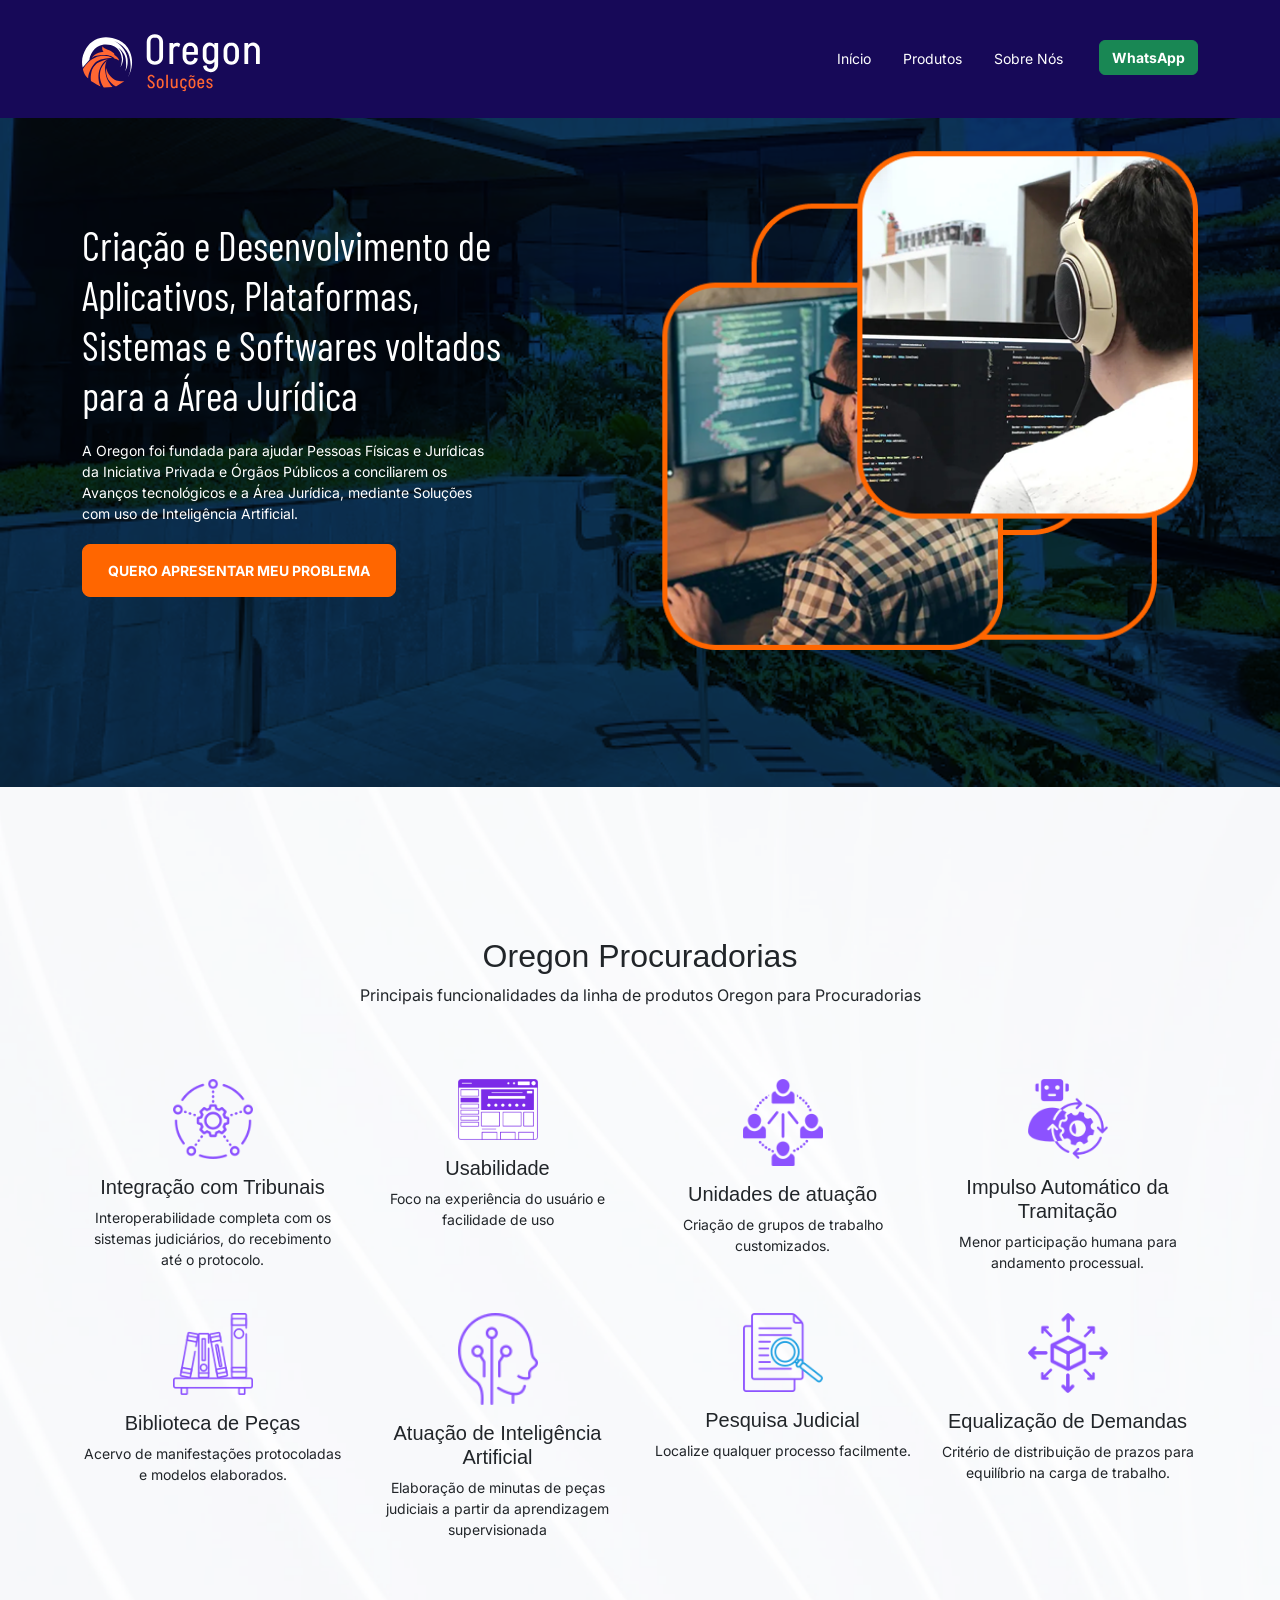
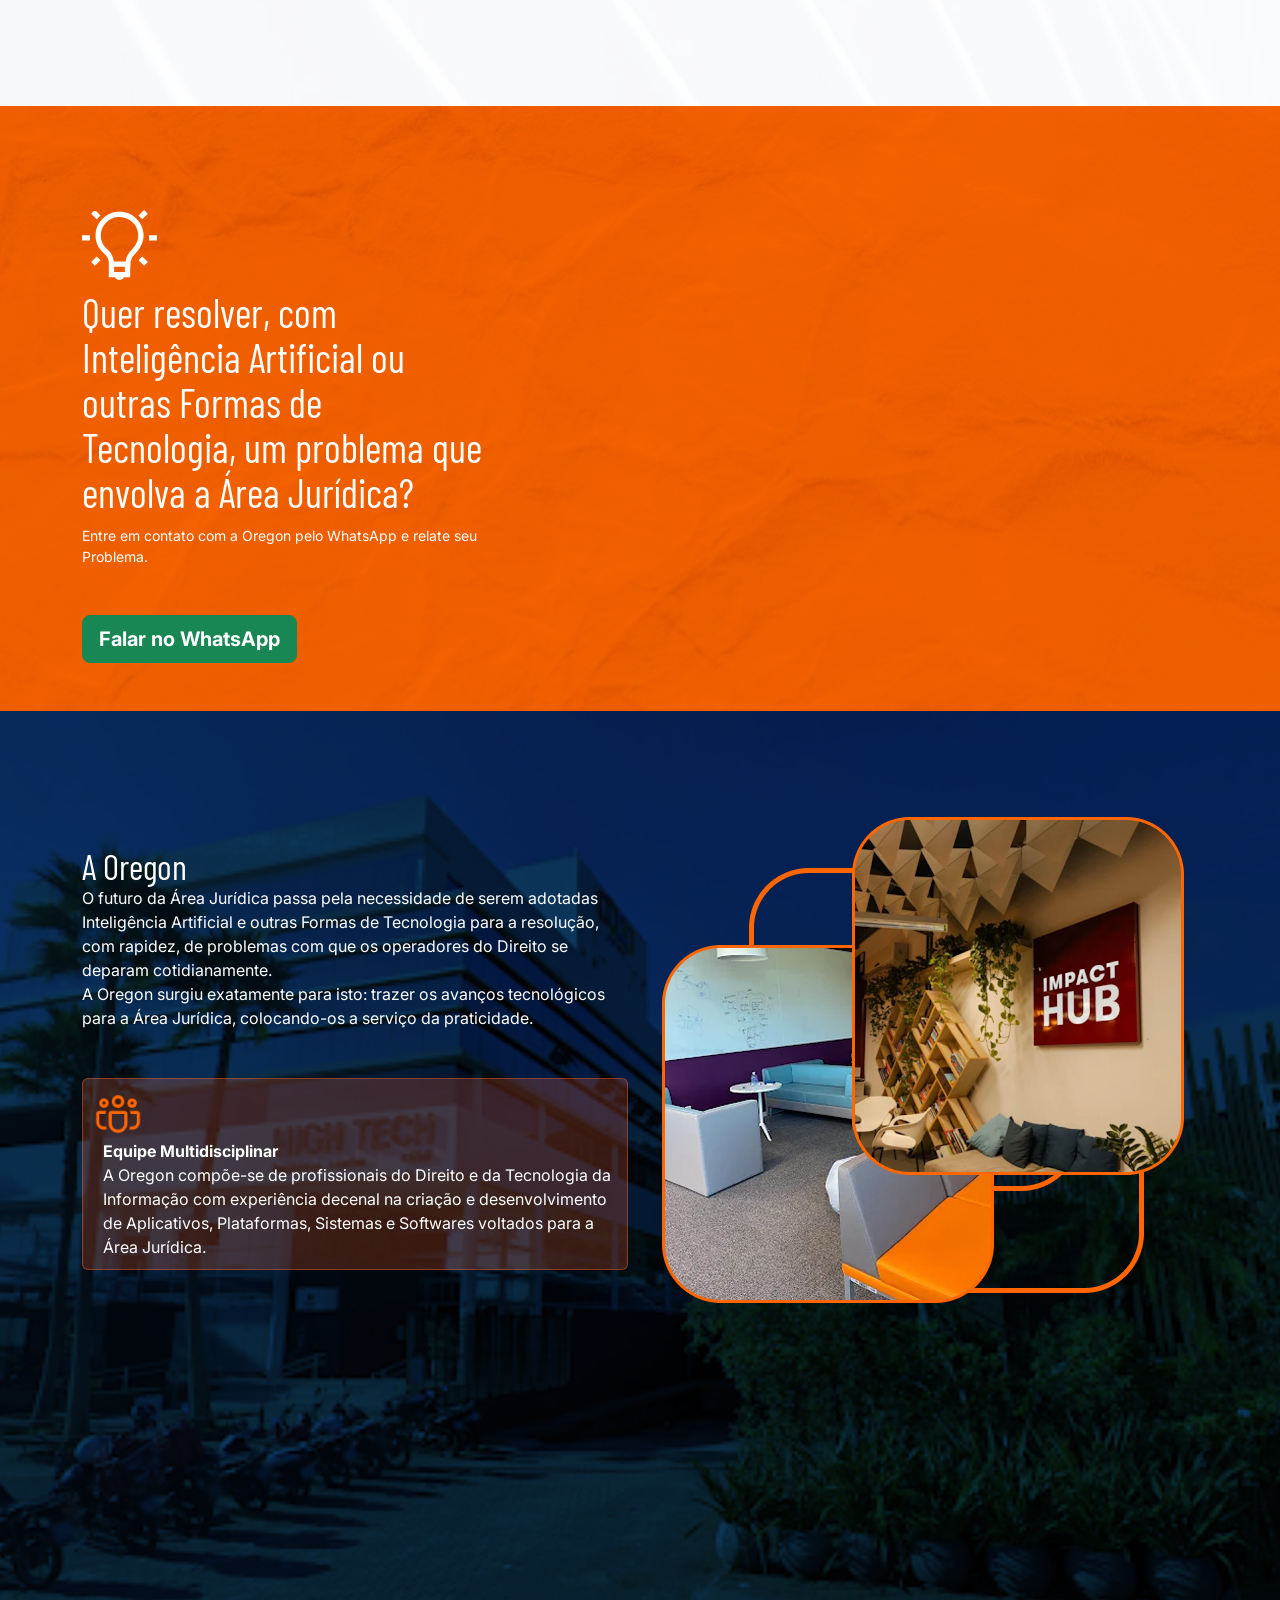
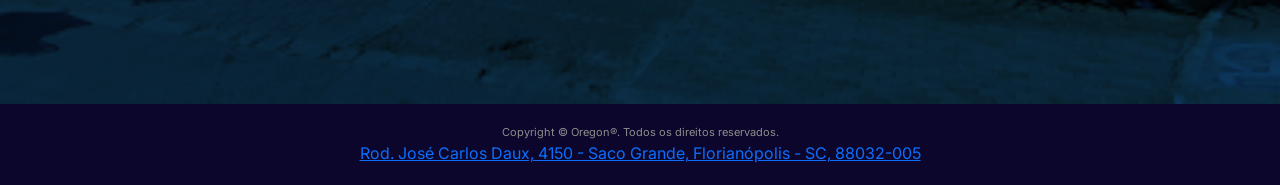
==== index.html @ 5f35efbf "Migração do projeto" ====
<!doctype html>
<html lang="en">

<head>
  <meta charset="utf-8">
  <meta name="viewport" content="width=device-width, initial-scale=1">

  <!-- Seo e midias sociais -->
  <meta name="description" content=" ">
  <meta name="author" content=" ">
  <meta name="robots" content="noindex, nofollow">

  <meta property="og:locale" content="pt_BR" />
  <meta property="og:type" content="website" />
  <meta property="og:title" content=" " />
  <meta property="og:description" content=" " />
  <meta property="og:image" content=" ">
  <meta property="og:image:type" content="image/jpg">
  <meta property="og:image:width" content="800">
  <meta property="og:image:height" content="600">
  <meta property="og:url" content=" " />
  <meta property="og:site_name" content=" " />

  <meta name="twitter:card" content="summary" />
  <meta name="twitter:description" content=" " />
  <meta name="twitter:title" content=" " />

  <link rel="canonical" href=" " />
  <link rel="shortcut icon" href="img/favicon.png" />

  <title>Oregon</title>

  <link href="https://cdn.jsdelivr.net/npm/bootstrap@5.2.2/dist/css/bootstrap.min.css" rel="stylesheet"
        integrity="sha384-Zenh87qX5JnK2Jl0vWa8Ck2rdkQ2Bzep5IDxbcnCeuOxjzrPF/et3URy9Bv1WTRi" crossorigin="anonymous" />
  <link rel="preconnect" href="https://fonts.gstatic.com" crossorigin>
  <link href="https://fonts.googleapis.com/css2?family=Open+Sans:wght@400;700&display=swap" rel="stylesheet">
  <link href="https://fonts.googleapis.com/css2?family=Barlow+Condensed:wght@700&display=swap" rel="stylesheet">
  <link href="https://fonts.googleapis.com/css2?family=Inter:wght@400;600;700&display=swap" rel="stylesheet">
  <link href="https://unpkg.com/aos@2.3.1/dist/aos.css" rel="stylesheet">
  <link href="css/style.css" rel="stylesheet" />
</head>

<body>
<header>
  <nav class="navbar navbar-expand-lg fixed-top">
    <div class="container">
      <a class="navbar-brand" href="#inicio">
        <img src="img/logo.svg" alt="Oregon">
      </a>
      <button class="navbar-toggler" type="button" data-bs-toggle="collapse" data-bs-target="#navbarSupportedContent"
              aria-controls="navbarSupportedContent" aria-expanded="false" aria-label="Toggle navigation">
        <img src="img/icon-menu.svg" alt="Menu" width="25">
      </button>
      <div class="collapse navbar-collapse" id="navbarSupportedContent">
        <ul class="nav justify-content-end">
          <li class="nav-item">
            <a class="nav-link" href="#inicio">Início</a>
          </li>
          <li class="nav-item">
            <a class="nav-link" href="#produtos">Produtos</a>
          </li>
          <li class="nav-item">
            <a class="nav-link" href="#sobrenos">Sobre Nós</a>
          </li>
          <li class="nav-item">
            <a class="btn btn-success" href="https://wa.me/5548991743432" target="_blank">WhatsApp</a>
          </li>
        </ul>
      </div>
    </div>
  </nav>
</header>

<div class="bg-home" id="inicio">
  <div class="container">
    <div class="row" data-aos="fade-zoom-in" data-aos-easing="ease-in-back" data-aos-delay="0" data-aos-offset="0"
         data-aos-duration="900">
      <div class="col-sm-12 col-md-6">
        <div class="cta-home">
            <span class="title">Criação e Desenvolvimento de Aplicativos, Plataformas, Sistemas e Softwares voltados
              para a Área Jurídica</span>
          <span class="text">A Oregon foi fundada para ajudar Pessoas Físicas e Jurídicas da Iniciativa
              Privada e Órgãos Públicos a conciliarem os Avanços tecnológicos e a Área Jurídica, mediante Soluções com
              uso de Inteligência Artificial.</span>
          <a href="https://wa.me/5548991743432" target="_blank" class="btn btn-danger btn-lg">QUERO APRESENTAR MEU PROBLEMA</a>
        </div>
      </div>
      <div class="col-sm-12 col-md-6">
        <img src="img/doing.png" alt="Oregon" class="cta-home-img">
      </div>
      </div>
    </div>
  </div>
</div>

<div class="produtos" id="produtos">
  <div class="container" data-aos="fade-zoom-in" data-aos-easing="ease-in-back" data-aos-delay="0" data-aos-offset="0" data-aos-duration="900">
    <div class="row">
      <div class="col-sm-12 text-center">
        <h2>Oregon Procuradorias</h2>
        <p>Principais funcionalidades da linha de produtos Oregon para Procuradorias</p>
        <div class="row g-4 mt-5">

          <div class="col-sm-6 col-md-3 text-center">
            <img src="img/img1.png" alt="Integração com Tribunais" class="img-fluid mb-3" width="80">
            <h5>Integração com Tribunais</h5>
            <p class="small">Interoperabilidade completa com os sistemas judiciários, do recebimento até o protocolo.</p>
          </div>

          <div class="col-sm-6 col-md-3 text-center">
            <img src="img/img4.png" alt="Usabilidade" class="img-fluid mb-3" width="80">
            <h5>Usabilidade</h5>
            <p class="small">Foco na experiência do usuário e
              facilidade de uso</p>
          </div>

          <div class="col-sm-6 col-md-3 text-center">
            <img src="img/img5.png" alt="Unidades de atuação" class="img-fluid mb-3" width="80">
            <h5>Unidades de atuação</h5>
            <p class="small">Criação de grupos de trabalho
              customizados.</p>
          </div>

          <div class="col-sm-6 col-md-3 text-center">
            <img src="img/img2.png" alt="Impulso Automático da Tramitação" class="img-fluid mb-3" width="80">
            <h5>Impulso Automático da Tramitação</h5>
            <p class="small">Menor participação humana para andamento processual.</p>
          </div>

          <div class="col-sm-6 col-md-3 text-center">
            <img src="img/img3.png" alt="Biblioteca de Peças" class="img-fluid mb-3" width="80">
            <h5>Biblioteca de Peças</h5>
            <p class="small">Acervo de manifestações protocoladas e modelos elaborados.</p>
          </div>

          <div class="col-sm-6 col-md-3 text-center">
            <img src="img/img9.png" alt="Segurança de Dados" class="img-fluid mb-3" width="80">
            <h5>Atuação de Inteligência Artificial</h5>
            <p class="small">Elaboração de minutas de peças judiciais
              a partir da aprendizagem supervisionada</p>
          </div>

          <div class="col-sm-6 col-md-3 text-center">
            <img src="img/img7.png" alt="Suporte Técnico" class="img-fluid mb-3" width="80">
            <h5>Pesquisa Judicial</h5>
            <p class="small">Localize qualquer processo facilmente.</p>
          </div>

          <div class="col-sm-6 col-md-3 text-center">
            <img src="img/img8.png" alt="Dashboard Inteligente" class="img-fluid mb-3" width="80">
            <h5>Equalização de Demandas</h5>
            <p class="small">Critério de distribuição de prazos para equilíbrio na carga de trabalho.</p>
          </div>

        </div>
      </div>
    </div>
  </div>
</div>

<div class="bg-laranja" id="formIdeia">
  <div class="container">
    <div class="row">
      <div class="col-sm-12">
        <div class="form-text" data-aos="fade-zoom-in" data-aos-easing="ease-in-back" data-aos-delay="0"
             data-aos-offset="0" data-aos-duration="900">
          <img src="img/ico-ideia.svg" alt="Ideia" width="75">
          <div class="title">Quer resolver, com Inteligência Artificial ou outras Formas de Tecnologia, um problema
            que envolva a Área Jurídica?</div>
          <div class="text">Entre em contato com a Oregon pelo WhatsApp e relate seu Problema.</div>
          <a href="https://wa.me/5548991743432" target="_blank" class="btn btn-success btn-lg mb-5 mt-5">Falar no WhatsApp</a>
        </div>
      </div>
    </div>
  </div>
</div>

<div class="sobre" id="sobrenos">
  <div class="container">
    <div class="row align-items-center">

      <!-- Texto à esquerda -->
      <div class="col-sm-12 col-md-6" data-aos="fade-zoom-in" data-aos-duration="900">
        <div class="title">A Oregon</div>
        <div class="text">O futuro da Área Jurídica passa pela necessidade de serem adotadas Inteligência Artificial e
          outras Formas de Tecnologia para a resolução, com rapidez, de problemas com que os operadores do Direito se
          deparam cotidianamente.</div>
        <div class="text mb-5">A Oregon surgiu exatamente para isto: trazer os avanços tecnológicos para a Área
          Jurídica, colocando-os a serviço da praticidade.</div>
        <div class="box-team" data-aos="fade-zoom-in" data-aos-duration="1500">
          <img src="img/ico-sobre.png" alt="Team">
          <span>
              <b>Equipe Multidisciplinar</b><br>
              A Oregon compõe-se de profissionais do Direito e da Tecnologia da Informação com experiência decenal na
              criação e desenvolvimento de Aplicativos, Plataformas, Sistemas e Softwares voltados para a Área Jurídica.
            </span>
        </div>
      </div>

      <!-- Imagem à direita -->
      <div class="col-sm-12 col-md-6" data-aos="fade-zoom-in" data-aos-duration="900">
        <img src="img/sobre-mim.png" alt="Sobre a Oregon" class="img-fluid">
      </div>

    </div>
  </div>
</div>

<div class="box-copy-contact">
  <div class="copy">Copyright © Oregon®. Todos os direitos reservados.</div>

    <div class="col-12 text-center">
      <p class="mb-0">
        <a href="https://www.google.com/maps?q=Rod.+Jos%C3%A9+Carlos+Daux,+4150+-+Saco+Grande,+Florian%C3%B3polis+-+SC,+88032-005"
             target="_blank">
        Rod. José Carlos Daux, 4150 - Saco Grande, Florianópolis - SC, 88032-005
      </a>
      </p>
    </div>

</div>

<script src="https://cdn.jsdelivr.net/npm/bootstrap@5.2.2/dist/js/bootstrap.bundle.min.js"
        integrity="sha384-OERcA2EqjJCMA+/3y+gxIOqMEjwtxJY7qPCqsdltbNJuaOe923+mo//f6V8Qbsw3"
        crossorigin="anonymous"></script>
<script src="https://unpkg.com/aos@2.3.1/dist/aos.js"></script>
<script>
  AOS.init();
  $('.nav-link').on('click', function () {
    $('#navbarSupportedContent').collapse('hide');
  });
</script>
</body>
</html>
---- css/style.css ----
/*Geral*/
body {
    font-family: 'Inter', sans-serif;
}

h1, h2, h4, h5, h6 {
    font-family: 'Poppins', sans-serif;
}

.btn {
    font-weight: 700;
}

.btn-danger {
    background-color: #FF6600;
    border-color: #FF6600;
}

.btn-danger:hover {
    background-color: #ff822f;
    border-color: #ff822f;
}

.btn-danger:active {
    background-color: #c54326 !important;
    border-color: #c54326 !important;
}

.h-mobile {
    display: none !important;
}

.h-desktop {
    display: block !important;
}

@media (min-width:768px) {
    .h-mobile {
        display: block !important;
    }

    .h-desktop {
        display: none !important;
    }
}

.d-block {
    display: block !important;
}

.mt-80 {
    margin-top: 80px;
}

/*Header*/
.navbar {
    background-color: #170958;
}

.navbar-brand {
    padding: 15px 0;
}

.navbar-brand img {
    display: block;
    width: 140px;
}

@media(min-width:768px) {
    .navbar-brand img {
        width: 180px;
    }
}

.nav,
.nav-item {
    width: 100%;
    text-align: center;
    margin: 10px 0;
}

.nav-item a {
    color: #fff;
    font-size: 14px;
}

.nav-item a:hover {
    transition: all linear 0.25s;
    color: #ff6600;
}

@media(min-width:768px) {
    .nav-item {
        width: auto;
    }

    .nav-item .btn {
        margin-left: 20px;
    }
}

.navbar-toggler,
.navbar-toggler:focus,
.navbar-toggler:active {
    border: 0;
    box-shadow: 0 0 0;
}

/*CTA Home*/
.bg-home {
    background: url("../img/bg-desktop.webp") #0d3b66 center bottom no-repeat;
    background-size: cover;
    background-blend-mode: multiply;
    margin-top: 74px;
}

@media (min-width: 768px) {
    .bg-home {
        background: url("../img/bg-desktop.webp") #0d3b66 center bottom no-repeat;
        background-size: cover;
        background-blend-mode: multiply;
        margin-top: 80px;
    }
}

.cta-home {
    width: 300px;
    margin: 0 auto;
    color: #fff;
    padding: 30px 0;
}

.cta-home .title {
    display: block;
    font-size: 40px;
    line-height: 50px;
    font-family: 'Barlow Condensed', sans-serif;
}

.cta-home .text {
    display: block;
    font-size: 14px;
    margin: 20px 0;
}

.cta-home .btn-lg {
    padding: 15px 25px;
    font-size: 14px;
}

@media(min-width:420px) {
    .cta-home {
        padding: 30px 0 70px;
    }
}

@media(min-width:768px) {
    .cta-home {
        padding: 140px 0 190px;
        width: 420px;
        text-align: left;
        margin: 0;
    }

    .cta-home .title {
        font-size: 40px;
    }
}

.cta-home-img {
    display: block;
    width: 100%;
}

@media(min-width:768px) {
    .cta-home-img {
        margin-top: 65px;
    }
}

.produtos {
    background: url("../img/bg-produtos-mobile.png") center center no-repeat;
    background-size: cover;
    padding: 80px 0;
}

@media (min-width:768px) {
    .produtos {
        background: url("../img/bg-produtos.png") center center no-repeat;
        background-size: cover;
        padding: 150px 0;
    }
}

.box-text {
    margin-bottom: 30px;
}

.box-text .title {
    font-family: 'Barlow Condensed', sans-serif;
    font-size: 38px;
    line-height: 42px;
    color: #140943;
    margin-bottom: 15px;
}

.box-text .text {
    font-size: 16px;
    color: #444444;
}

.img-produto {
    display: block;
    width: 100%;
    margin: 5px 0;
}

.bg-laranja {
    background: url("../img/bg-ideia-mobile.png") #FF6600 center center;
    background-size: cover;
    padding: 80px 0;
}

@media (min-width:768px) {
    .bg-laranja {
        background: url("../img/bg-ideia-desktop.png") #FF6600 center center;
        padding: 0;
    }
}

.bg-azul {
    background: url("../img/bg-ideia-mobile-azul.png") #140943 center center;
    background-size: cover;
    padding: 80px 0;
}

@media (min-width:768px) {
    .bg-azul {
        background: url("../img/bg-ideia-desktop-azul.png") #140943 center center;
        padding: 0;
    }
}

.form-text {
    color: #fff;
}

.form-text .title {
    font-family: "Barlow Condensed", sans-serif;
    font-size: 40px;
    line-height: 45px;
    margin: 10px 0;
}

@media (min-width:768px) {
    .form-text {
        max-width: 400px;
        padding-top: 100px;
    }
}

.box-form {
    padding: 40px 30px;
}

.bg-laranja .box-form {
    background-color: #140943;
    color: #fff;
}

.bg-azul .box-form {
    background-color: #ff6600;
    color: #140943;
}

.bg-azul .box-form .btn {
    background-color: #140943;
}

.bg-azul .box-form .btn:hover {
    background-color: #21106d;
}

.title-form {
    font-weight: 900;
    font-size: 19px;
    margin-bottom: 15px;
}

.box-form {
    margin-top: 20px;
}

.box-form label {
    font-weight: 600;
}

.box-form .btn {
    font-size: 14px;
    padding: 15px !important;
    width: 100%;
}

@media (min-width:768px) {
    .box-form {
        padding: 100px 60px;
        margin-top: 0;
    }
}

.sobre {
    background: url("../img/bg-sobre-mobile.png") #0d3b66 center center no-repeat;
    background-size: cover;
    padding: 50px 0 550px;
    background-blend-mode: multiply;
    color: #fff;
}

.sobre .title {
    font-family: "Barlow Condensed", sans-serif;
    font-size: 35px;
    line-height: 40px;
}

.box-team {
    background-color: #ff663338;
    border: 1px solid #ff66336b;
    padding: 10px;
    border-radius: 6px;
    margin-top: 15px;
    overflow: hidden;
}

.box-team img {
    display: block;
    float: left;
    width: 50px;
}

.box-team span {
    display: block;
    float: left;
}

@media (min-width:768px) {
    .sobre {
        background: url("../img/bg-sobre-desktop.png") #0d3b66 center center no-repeat;
        background-size: cover;
        background-blend-mode: multiply;
        padding: 100px 0 400px;
    }

    .box-team span {
        margin-left: 10px;
    }
}

/*Footer*/
.footer {
    background-color: #140943;
    padding: 20px 0;
}

.logo-footer {
    display: block;
    width: 170px;
    margin: 0 auto;
}

.menu-footer {
    margin: 15px 0;
}

.menu-footer a {
    display: block;
    font-size: 15px;
    color: #fff;
    text-decoration: none;
    text-align: center;
    padding-top: 8px;
}

.menu-footer-btn {
    text-align: center;
    padding-top: 15px;
}

@media (min-width:768px) {
    .logo-footer {
        margin-top: 17px;
    }

    .menu-footer a {
        margin: 0;
    }

    .menu-footer-btn {
        text-align: right;
        padding: 0;
    }
}

.box-copy-contact {
    background: #0c062c;
    padding: 20px 0;
    text-align: center;
}

.contatos-footer {
    font-size: 13px;
    color: #AEAEAE;
    margin-bottom: 5px;
}

.copy {
    font-size: 11px;
    color: #8D8D8D;
}

.btn-whatsapp {
    background-color: #1EBE59; /* Verde WhatsApp adaptado */
    border-color: #1EBE59;
    color: #fff;
    font-weight: 700;
    border-radius: 6px;
}

.btn-whatsapp:hover {
    background-color: #159e49;
    border-color: #159e49;
}

.btn-whatsapp:active {
    background-color: #0f7a38 !important;
    border-color: #0f7a38 !important;
}
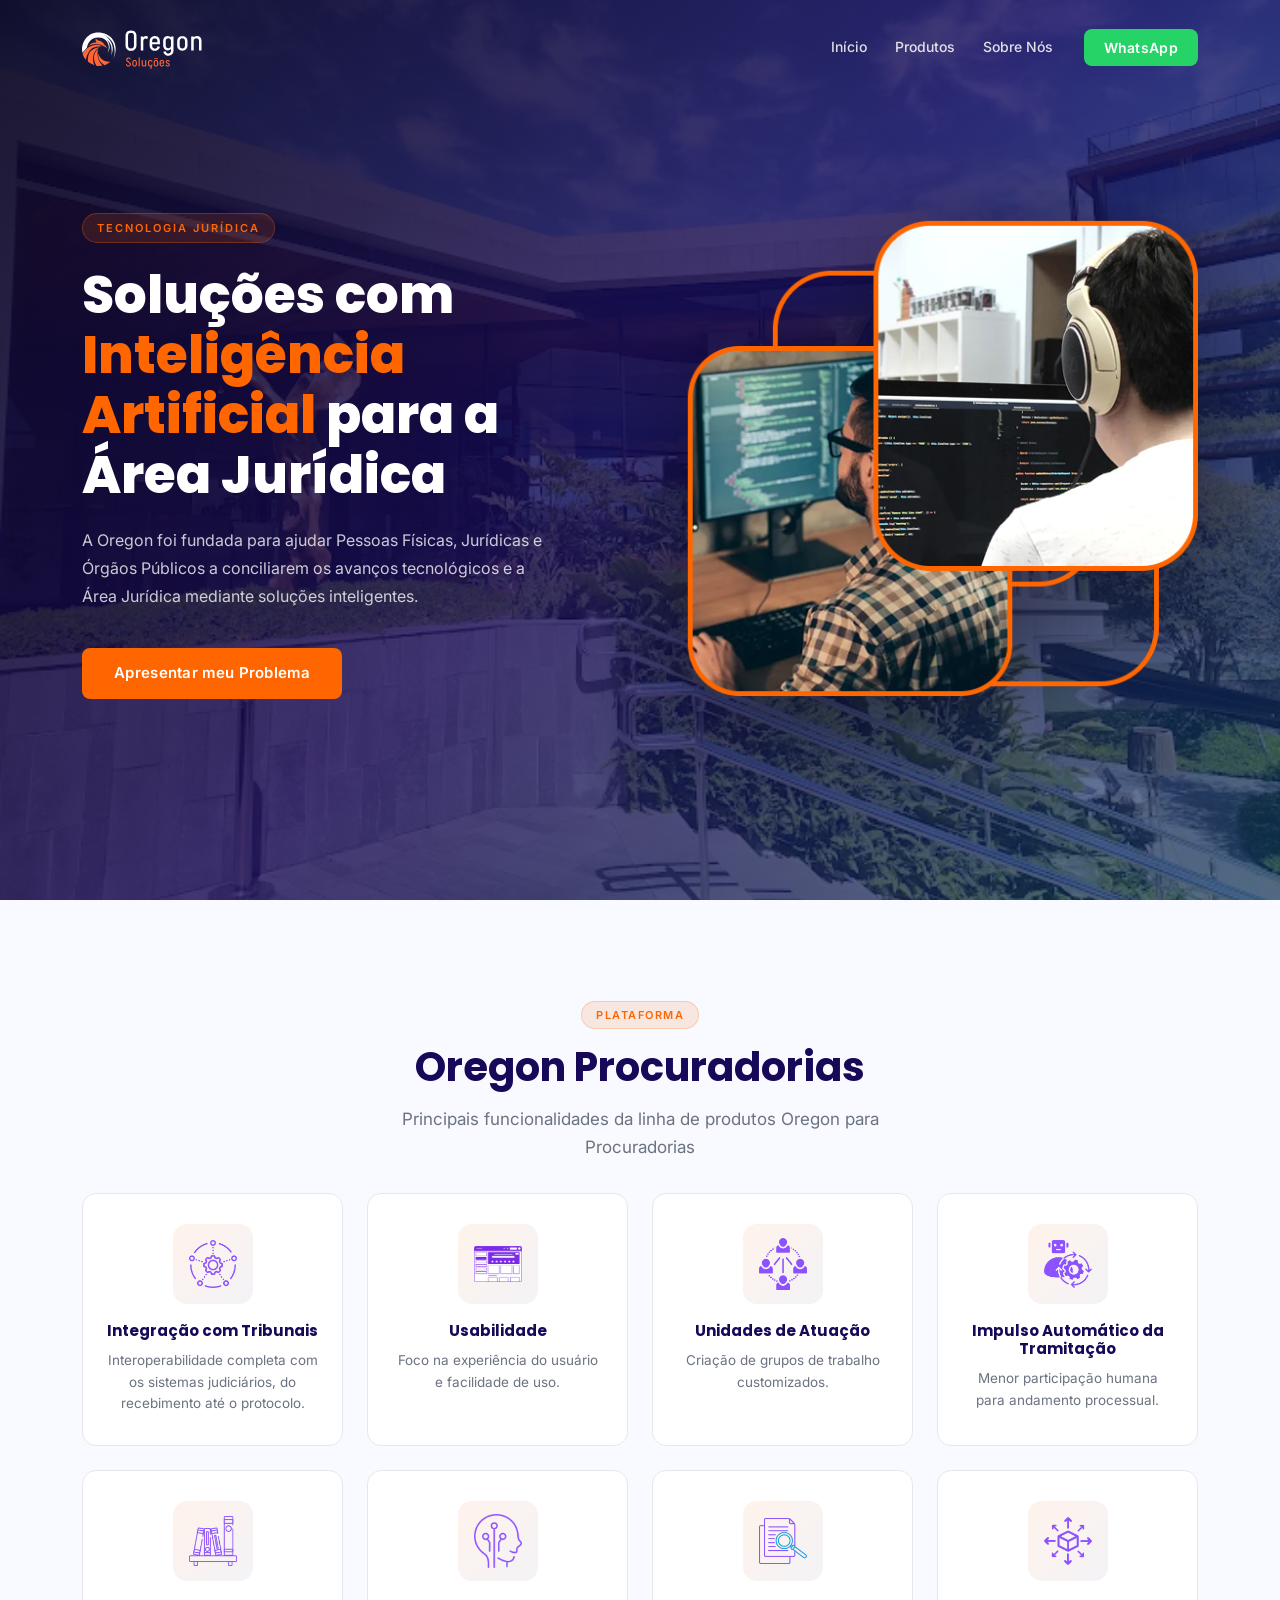
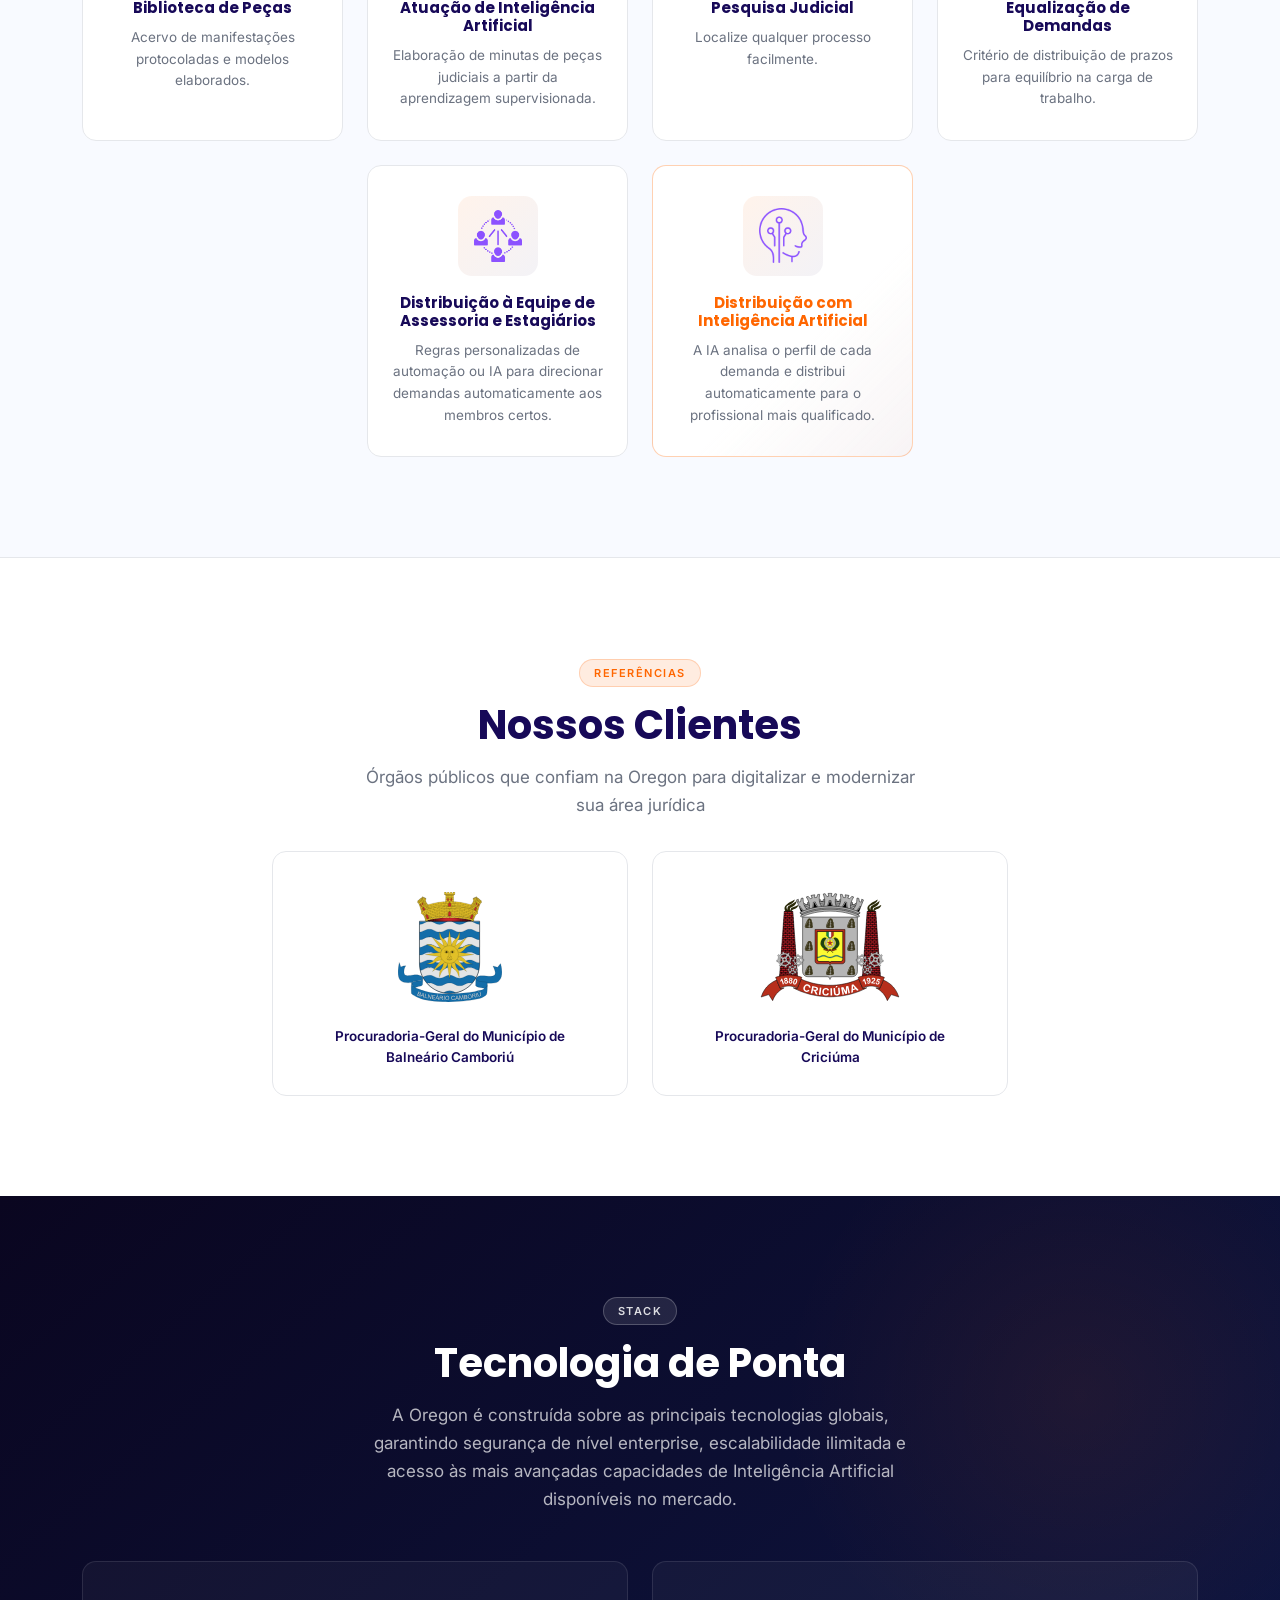
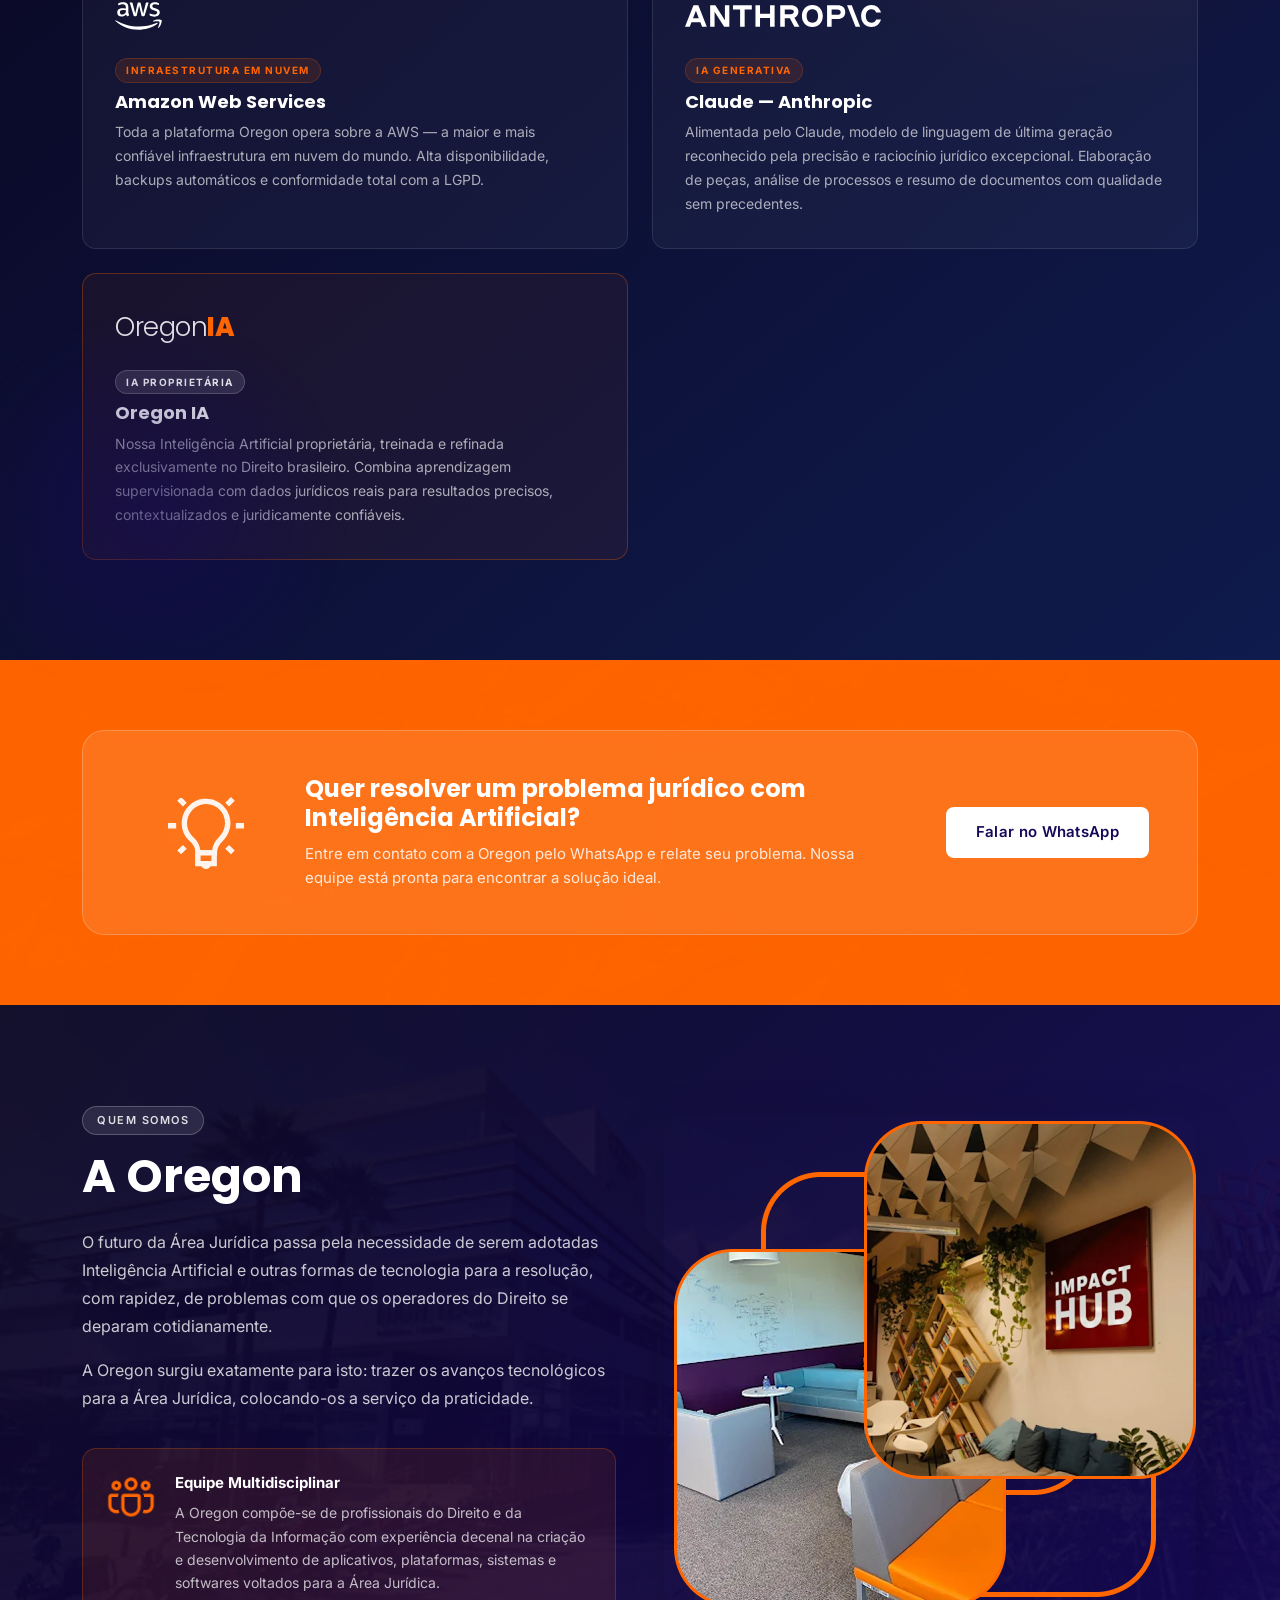
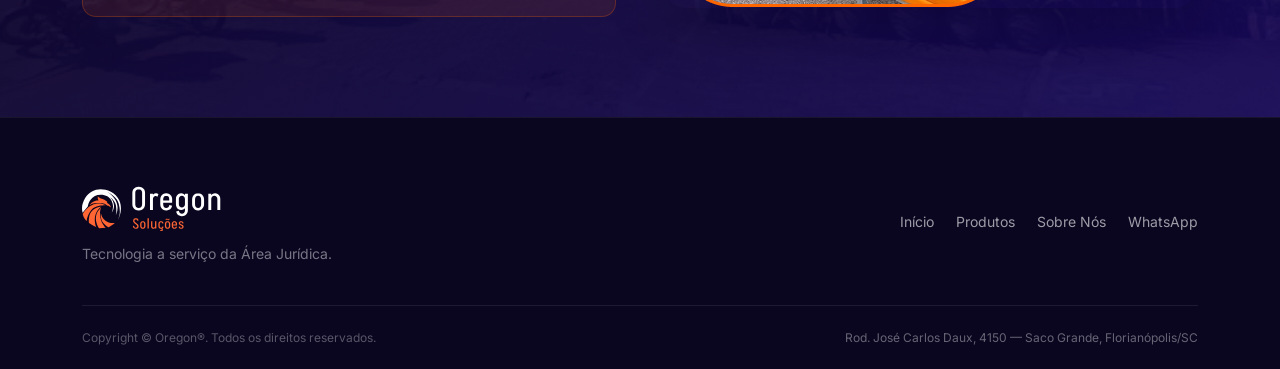
==== commit b6dd6182: "Atualização do Site" ====
--- a/index.html
+++ b/index.html
@@ -1,234 +1,417 @@
-<!doctype html>
-<html lang="en">
-
-<head>
-  <meta charset="utf-8">
-  <meta name="viewport" content="width=device-width, initial-scale=1">
-
-  <!-- Seo e midias sociais -->
-  <meta name="description" content=" ">
-  <meta name="author" content=" ">
-  <meta name="robots" content="noindex, nofollow">
-
-  <meta property="og:locale" content="pt_BR" />
-  <meta property="og:type" content="website" />
-  <meta property="og:title" content=" " />
-  <meta property="og:description" content=" " />
-  <meta property="og:image" content=" ">
-  <meta property="og:image:type" content="image/jpg">
-  <meta property="og:image:width" content="800">
-  <meta property="og:image:height" content="600">
-  <meta property="og:url" content=" " />
-  <meta property="og:site_name" content=" " />
-
-  <meta name="twitter:card" content="summary" />
-  <meta name="twitter:description" content=" " />
-  <meta name="twitter:title" content=" " />
-
-  <link rel="canonical" href=" " />
-  <link rel="shortcut icon" href="img/favicon.png" />
-
-  <title>Oregon</title>
-
-  <link href="https://cdn.jsdelivr.net/npm/bootstrap@5.2.2/dist/css/bootstrap.min.css" rel="stylesheet"
-        integrity="sha384-Zenh87qX5JnK2Jl0vWa8Ck2rdkQ2Bzep5IDxbcnCeuOxjzrPF/et3URy9Bv1WTRi" crossorigin="anonymous" />
-  <link rel="preconnect" href="https://fonts.gstatic.com" crossorigin>
-  <link href="https://fonts.googleapis.com/css2?family=Open+Sans:wght@400;700&display=swap" rel="stylesheet">
-  <link href="https://fonts.googleapis.com/css2?family=Barlow+Condensed:wght@700&display=swap" rel="stylesheet">
-  <link href="https://fonts.googleapis.com/css2?family=Inter:wght@400;600;700&display=swap" rel="stylesheet">
-  <link href="https://unpkg.com/aos@2.3.1/dist/aos.css" rel="stylesheet">
-  <link href="css/style.css" rel="stylesheet" />
-</head>
-
-<body>
-<header>
-  <nav class="navbar navbar-expand-lg fixed-top">
-    <div class="container">
-      <a class="navbar-brand" href="#inicio">
-        <img src="img/logo.svg" alt="Oregon">
-      </a>
-      <button class="navbar-toggler" type="button" data-bs-toggle="collapse" data-bs-target="#navbarSupportedContent"
-              aria-controls="navbarSupportedContent" aria-expanded="false" aria-label="Toggle navigation">
-        <img src="img/icon-menu.svg" alt="Menu" width="25">
-      </button>
-      <div class="collapse navbar-collapse" id="navbarSupportedContent">
-        <ul class="nav justify-content-end">
-          <li class="nav-item">
-            <a class="nav-link" href="#inicio">Início</a>
-          </li>
-          <li class="nav-item">
-            <a class="nav-link" href="#produtos">Produtos</a>
-          </li>
-          <li class="nav-item">
-            <a class="nav-link" href="#sobrenos">Sobre Nós</a>
-          </li>
-          <li class="nav-item">
-            <a class="btn btn-success" href="https://wa.me/5548991743432" target="_blank">WhatsApp</a>
-          </li>
-        </ul>
-      </div>
-    </div>
-  </nav>
-</header>
-
-<div class="bg-home" id="inicio">
-  <div class="container">
-    <div class="row" data-aos="fade-zoom-in" data-aos-easing="ease-in-back" data-aos-delay="0" data-aos-offset="0"
-         data-aos-duration="900">
-      <div class="col-sm-12 col-md-6">
-        <div class="cta-home">
-            <span class="title">Criação e Desenvolvimento de Aplicativos, Plataformas, Sistemas e Softwares voltados
-              para a Área Jurídica</span>
-          <span class="text">A Oregon foi fundada para ajudar Pessoas Físicas e Jurídicas da Iniciativa
-              Privada e Órgãos Públicos a conciliarem os Avanços tecnológicos e a Área Jurídica, mediante Soluções com
-              uso de Inteligência Artificial.</span>
-          <a href="https://wa.me/5548991743432" target="_blank" class="btn btn-danger btn-lg">QUERO APRESENTAR MEU PROBLEMA</a>
-        </div>
-      </div>
-      <div class="col-sm-12 col-md-6">
-        <img src="img/doing.png" alt="Oregon" class="cta-home-img">
-      </div>
-      </div>
-    </div>
-  </div>
-</div>
-
-<div class="produtos" id="produtos">
-  <div class="container" data-aos="fade-zoom-in" data-aos-easing="ease-in-back" data-aos-delay="0" data-aos-offset="0" data-aos-duration="900">
-    <div class="row">
-      <div class="col-sm-12 text-center">
-        <h2>Oregon Procuradorias</h2>
-        <p>Principais funcionalidades da linha de produtos Oregon para Procuradorias</p>
-        <div class="row g-4 mt-5">
-
-          <div class="col-sm-6 col-md-3 text-center">
-            <img src="img/img1.png" alt="Integração com Tribunais" class="img-fluid mb-3" width="80">
-            <h5>Integração com Tribunais</h5>
-            <p class="small">Interoperabilidade completa com os sistemas judiciários, do recebimento até o protocolo.</p>
-          </div>
-
-          <div class="col-sm-6 col-md-3 text-center">
-            <img src="img/img4.png" alt="Usabilidade" class="img-fluid mb-3" width="80">
-            <h5>Usabilidade</h5>
-            <p class="small">Foco na experiência do usuário e
-              facilidade de uso</p>
-          </div>
-
-          <div class="col-sm-6 col-md-3 text-center">
-            <img src="img/img5.png" alt="Unidades de atuação" class="img-fluid mb-3" width="80">
-            <h5>Unidades de atuação</h5>
-            <p class="small">Criação de grupos de trabalho
-              customizados.</p>
-          </div>
-
-          <div class="col-sm-6 col-md-3 text-center">
-            <img src="img/img2.png" alt="Impulso Automático da Tramitação" class="img-fluid mb-3" width="80">
-            <h5>Impulso Automático da Tramitação</h5>
-            <p class="small">Menor participação humana para andamento processual.</p>
-          </div>
-
-          <div class="col-sm-6 col-md-3 text-center">
-            <img src="img/img3.png" alt="Biblioteca de Peças" class="img-fluid mb-3" width="80">
-            <h5>Biblioteca de Peças</h5>
-            <p class="small">Acervo de manifestações protocoladas e modelos elaborados.</p>
-          </div>
-
-          <div class="col-sm-6 col-md-3 text-center">
-            <img src="img/img9.png" alt="Segurança de Dados" class="img-fluid mb-3" width="80">
-            <h5>Atuação de Inteligência Artificial</h5>
-            <p class="small">Elaboração de minutas de peças judiciais
-              a partir da aprendizagem supervisionada</p>
-          </div>
-
-          <div class="col-sm-6 col-md-3 text-center">
-            <img src="img/img7.png" alt="Suporte Técnico" class="img-fluid mb-3" width="80">
-            <h5>Pesquisa Judicial</h5>
-            <p class="small">Localize qualquer processo facilmente.</p>
-          </div>
-
-          <div class="col-sm-6 col-md-3 text-center">
-            <img src="img/img8.png" alt="Dashboard Inteligente" class="img-fluid mb-3" width="80">
-            <h5>Equalização de Demandas</h5>
-            <p class="small">Critério de distribuição de prazos para equilíbrio na carga de trabalho.</p>
-          </div>
-
-        </div>
-      </div>
-    </div>
-  </div>
-</div>
-
-<div class="bg-laranja" id="formIdeia">
-  <div class="container">
-    <div class="row">
-      <div class="col-sm-12">
-        <div class="form-text" data-aos="fade-zoom-in" data-aos-easing="ease-in-back" data-aos-delay="0"
-             data-aos-offset="0" data-aos-duration="900">
-          <img src="img/ico-ideia.svg" alt="Ideia" width="75">
-          <div class="title">Quer resolver, com Inteligência Artificial ou outras Formas de Tecnologia, um problema
-            que envolva a Área Jurídica?</div>
-          <div class="text">Entre em contato com a Oregon pelo WhatsApp e relate seu Problema.</div>
-          <a href="https://wa.me/5548991743432" target="_blank" class="btn btn-success btn-lg mb-5 mt-5">Falar no WhatsApp</a>
-        </div>
-      </div>
-    </div>
-  </div>
-</div>
-
-<div class="sobre" id="sobrenos">
-  <div class="container">
-    <div class="row align-items-center">
-
-      <!-- Texto à esquerda -->
-      <div class="col-sm-12 col-md-6" data-aos="fade-zoom-in" data-aos-duration="900">
-        <div class="title">A Oregon</div>
-        <div class="text">O futuro da Área Jurídica passa pela necessidade de serem adotadas Inteligência Artificial e
-          outras Formas de Tecnologia para a resolução, com rapidez, de problemas com que os operadores do Direito se
-          deparam cotidianamente.</div>
-        <div class="text mb-5">A Oregon surgiu exatamente para isto: trazer os avanços tecnológicos para a Área
-          Jurídica, colocando-os a serviço da praticidade.</div>
-        <div class="box-team" data-aos="fade-zoom-in" data-aos-duration="1500">
-          <img src="img/ico-sobre.png" alt="Team">
-          <span>
-              <b>Equipe Multidisciplinar</b><br>
-              A Oregon compõe-se de profissionais do Direito e da Tecnologia da Informação com experiência decenal na
-              criação e desenvolvimento de Aplicativos, Plataformas, Sistemas e Softwares voltados para a Área Jurídica.
-            </span>
-        </div>
-      </div>
-
-      <!-- Imagem à direita -->
-      <div class="col-sm-12 col-md-6" data-aos="fade-zoom-in" data-aos-duration="900">
-        <img src="img/sobre-mim.png" alt="Sobre a Oregon" class="img-fluid">
-      </div>
-
-    </div>
-  </div>
-</div>
-
-<div class="box-copy-contact">
-  <div class="copy">Copyright © Oregon®. Todos os direitos reservados.</div>
-
-    <div class="col-12 text-center">
-      <p class="mb-0">
-        <a href="https://www.google.com/maps?q=Rod.+Jos%C3%A9+Carlos+Daux,+4150+-+Saco+Grande,+Florian%C3%B3polis+-+SC,+88032-005"
-             target="_blank">
-        Rod. José Carlos Daux, 4150 - Saco Grande, Florianópolis - SC, 88032-005
-      </a>
-      </p>
-    </div>
-
-</div>
-
-<script src="https://cdn.jsdelivr.net/npm/bootstrap@5.2.2/dist/js/bootstrap.bundle.min.js"
-        integrity="sha384-OERcA2EqjJCMA+/3y+gxIOqMEjwtxJY7qPCqsdltbNJuaOe923+mo//f6V8Qbsw3"
-        crossorigin="anonymous"></script>
-<script src="https://unpkg.com/aos@2.3.1/dist/aos.js"></script>
-<script>
-  AOS.init();
-  $('.nav-link').on('click', function () {
-    $('#navbarSupportedContent').collapse('hide');
-  });
-</script>
-</body>
-</html>
+<!doctype html>
+<html lang="pt-BR">
+
+<head>
+  <meta charset="utf-8">
+  <meta name="viewport" content="width=device-width, initial-scale=1">
+
+  <meta name="description" content="Oregon Soluções — Criação e desenvolvimento de aplicativos, plataformas e sistemas para a Área Jurídica com Inteligência Artificial.">
+  <meta name="author" content="Oregon Soluções">
+  <meta name="robots" content="noindex, nofollow">
+
+  <meta property="og:locale" content="pt_BR" />
+  <meta property="og:type" content="website" />
+  <meta property="og:title" content="Oregon Soluções — Tecnologia Jurídica" />
+  <meta property="og:description" content="Criação e desenvolvimento de aplicativos, plataformas e sistemas para a Área Jurídica com Inteligência Artificial." />
+  <meta property="og:image" content="img/Oregon.png">
+  <meta property="og:image:type" content="image/png">
+  <meta property="og:image:width" content="800">
+  <meta property="og:image:height" content="600">
+  <meta property="og:url" content="" />
+  <meta property="og:site_name" content="Oregon Soluções" />
+
+  <meta name="twitter:card" content="summary_large_image" />
+  <meta name="twitter:title" content="Oregon Soluções — Tecnologia Jurídica" />
+  <meta name="twitter:description" content="Criação e desenvolvimento de aplicativos, plataformas e sistemas para a Área Jurídica com IA." />
+
+  <link rel="shortcut icon" href="img/favicon.png" />
+  <title>Oregon Soluções</title>
+
+  <link href="https://cdn.jsdelivr.net/npm/bootstrap@5.2.2/dist/css/bootstrap.min.css" rel="stylesheet"
+        integrity="sha384-Zenh87qX5JnK2Jl0vWa8Ck2rdkQ2Bzep5IDxbcnCeuOxjzrPF/et3URy9Bv1WTRi" crossorigin="anonymous" />
+  <link rel="preconnect" href="https://fonts.googleapis.com">
+  <link rel="preconnect" href="https://fonts.gstatic.com" crossorigin>
+  <link href="https://fonts.googleapis.com/css2?family=Inter:wght@300;400;500;600;700&family=Poppins:wght@600;700;800&display=swap" rel="stylesheet">
+  <link href="https://unpkg.com/aos@2.3.1/dist/aos.css" rel="stylesheet">
+  <link href="css/style.css" rel="stylesheet" />
+</head>
+
+<body>
+
+<!-- Navbar -->
+<header>
+  <nav class="navbar navbar-expand-lg fixed-top" id="mainNav">
+    <div class="container">
+      <a class="navbar-brand" href="#inicio">
+        <img src="img/logo.svg" alt="Oregon Soluções">
+      </a>
+      <button class="navbar-toggler" type="button" data-bs-toggle="collapse" data-bs-target="#navbarNav"
+              aria-controls="navbarNav" aria-expanded="false" aria-label="Abrir menu">
+        <img src="img/icon-menu.svg" alt="Menu" width="24">
+      </button>
+      <div class="collapse navbar-collapse" id="navbarNav">
+        <ul class="navbar-nav ms-auto align-items-center">
+          <li class="nav-item">
+            <a class="nav-link" href="#inicio">Início</a>
+          </li>
+          <li class="nav-item">
+            <a class="nav-link" href="#produtos">Produtos</a>
+          </li>
+          <li class="nav-item">
+            <a class="nav-link" href="#sobrenos">Sobre Nós</a>
+          </li>
+          <li class="nav-item ms-lg-3">
+            <a class="btn btn-whatsapp" href="https://wa.me/5548991743432" target="_blank">WhatsApp</a>
+          </li>
+        </ul>
+      </div>
+    </div>
+  </nav>
+</header>
+
+<!-- Hero -->
+<section class="hero-section" id="inicio">
+  <div class="hero-overlay"></div>
+  <div class="container hero-container">
+    <div class="row align-items-center">
+      <div class="col-lg-6" data-aos="fade-right" data-aos-duration="900">
+        <div class="hero-content">
+          <span class="hero-badge">Tecnologia Jurídica</span>
+          <h1 class="hero-title">
+            Soluções com <span class="text-accent">Inteligência Artificial</span> para a Área Jurídica
+          </h1>
+          <p class="hero-text">
+            A Oregon foi fundada para ajudar Pessoas Físicas, Jurídicas e Órgãos Públicos a conciliarem os avanços tecnológicos e a Área Jurídica mediante soluções inteligentes.
+          </p>
+          <a href="https://wa.me/5548991743432" target="_blank" class="btn btn-accent btn-lg">
+            Apresentar meu Problema
+          </a>
+        </div>
+      </div>
+      <div class="col-lg-6 d-none d-lg-flex justify-content-end" data-aos="fade-left" data-aos-duration="900" data-aos-delay="150">
+        <img src="img/doing.png" alt="Oregon Soluções" class="hero-img">
+      </div>
+    </div>
+  </div>
+</section>
+
+<!-- Features -->
+<section class="features-section" id="produtos">
+  <div class="container">
+    <div class="section-header text-center" data-aos="fade-up" data-aos-duration="700">
+      <span class="section-badge">Plataforma</span>
+      <h2 class="section-title">Oregon Procuradorias</h2>
+      <p class="section-subtitle">Principais funcionalidades da linha de produtos Oregon para Procuradorias</p>
+    </div>
+
+    <div class="row g-4 mt-2 justify-content-center">
+
+      <div class="col-sm-6 col-lg-3" data-aos="fade-up" data-aos-delay="0" data-aos-duration="600">
+        <div class="feature-card">
+          <div class="feature-icon-wrap">
+            <img src="img/img1.png" alt="Integração com Tribunais" width="48">
+          </div>
+          <h5>Integração com Tribunais</h5>
+          <p>Interoperabilidade completa com os sistemas judiciários, do recebimento até o protocolo.</p>
+        </div>
+      </div>
+
+      <div class="col-sm-6 col-lg-3" data-aos="fade-up" data-aos-delay="75" data-aos-duration="600">
+        <div class="feature-card">
+          <div class="feature-icon-wrap">
+            <img src="img/img4.png" alt="Usabilidade" width="48">
+          </div>
+          <h5>Usabilidade</h5>
+          <p>Foco na experiência do usuário e facilidade de uso.</p>
+        </div>
+      </div>
+
+      <div class="col-sm-6 col-lg-3" data-aos="fade-up" data-aos-delay="150" data-aos-duration="600">
+        <div class="feature-card">
+          <div class="feature-icon-wrap">
+            <img src="img/img5.png" alt="Unidades de Atuação" width="48">
+          </div>
+          <h5>Unidades de Atuação</h5>
+          <p>Criação de grupos de trabalho customizados.</p>
+        </div>
+      </div>
+
+      <div class="col-sm-6 col-lg-3" data-aos="fade-up" data-aos-delay="225" data-aos-duration="600">
+        <div class="feature-card">
+          <div class="feature-icon-wrap">
+            <img src="img/img2.png" alt="Impulso Automático" width="48">
+          </div>
+          <h5>Impulso Automático da Tramitação</h5>
+          <p>Menor participação humana para andamento processual.</p>
+        </div>
+      </div>
+
+      <div class="col-sm-6 col-lg-3" data-aos="fade-up" data-aos-delay="0" data-aos-duration="600">
+        <div class="feature-card">
+          <div class="feature-icon-wrap">
+            <img src="img/img3.png" alt="Biblioteca de Peças" width="48">
+          </div>
+          <h5>Biblioteca de Peças</h5>
+          <p>Acervo de manifestações protocoladas e modelos elaborados.</p>
+        </div>
+      </div>
+
+      <div class="col-sm-6 col-lg-3" data-aos="fade-up" data-aos-delay="75" data-aos-duration="600">
+        <div class="feature-card">
+          <div class="feature-icon-wrap">
+            <img src="img/img9.png" alt="Inteligência Artificial" width="48">
+          </div>
+          <h5>Atuação de Inteligência Artificial</h5>
+          <p>Elaboração de minutas de peças judiciais a partir da aprendizagem supervisionada.</p>
+        </div>
+      </div>
+
+      <div class="col-sm-6 col-lg-3" data-aos="fade-up" data-aos-delay="150" data-aos-duration="600">
+        <div class="feature-card">
+          <div class="feature-icon-wrap">
+            <img src="img/img7.png" alt="Pesquisa Judicial" width="48">
+          </div>
+          <h5>Pesquisa Judicial</h5>
+          <p>Localize qualquer processo facilmente.</p>
+        </div>
+      </div>
+
+      <div class="col-sm-6 col-lg-3" data-aos="fade-up" data-aos-delay="225" data-aos-duration="600">
+        <div class="feature-card">
+          <div class="feature-icon-wrap">
+            <img src="img/img8.png" alt="Equalização de Demandas" width="48">
+          </div>
+          <h5>Equalização de Demandas</h5>
+          <p>Critério de distribuição de prazos para equilíbrio na carga de trabalho.</p>
+        </div>
+      </div>
+
+      <div class="col-sm-6 col-lg-3" data-aos="fade-up" data-aos-delay="0" data-aos-duration="600">
+        <div class="feature-card">
+          <div class="feature-icon-wrap">
+            <img src="img/img5.png" alt="Distribuição à Equipe" width="48">
+          </div>
+          <h5>Distribuição à Equipe de Assessoria e Estagiários</h5>
+          <p>Regras personalizadas de automação ou IA para direcionar demandas automaticamente aos membros certos.</p>
+        </div>
+      </div>
+
+      <div class="col-sm-6 col-lg-3" data-aos="fade-up" data-aos-delay="75" data-aos-duration="600">
+        <div class="feature-card feature-card--highlight">
+          <div class="feature-icon-wrap">
+            <img src="img/img9.png" alt="Distribuição com IA" width="48">
+          </div>
+          <h5>Distribuição com Inteligência Artificial</h5>
+          <p>A IA analisa o perfil de cada demanda e distribui automaticamente para o profissional mais qualificado.</p>
+        </div>
+      </div>
+
+    </div>
+  </div>
+</section>
+
+<!-- Clientes -->
+<section class="clients-section">
+  <div class="container">
+    <div class="section-header text-center" data-aos="fade-up" data-aos-duration="700">
+      <span class="section-badge">Referências</span>
+      <h2 class="section-title">Nossos Clientes</h2>
+      <p class="section-subtitle">Órgãos públicos que confiam na Oregon para digitalizar e modernizar sua área jurídica</p>
+    </div>
+
+    <div class="row justify-content-center g-4 mt-2">
+
+      <div class="col-sm-10 col-md-5 col-lg-4" data-aos="fade-up" data-aos-delay="0" data-aos-duration="700">
+        <div class="client-card">
+          <div class="client-logo-wrap">
+            <img src="img/brasao-balneario-camboriu.svg" alt="Brasão de Balneário Camboriú">
+          </div>
+          <p class="client-name">Procuradoria-Geral do Município de Balneário Camboriú</p>
+        </div>
+      </div>
+
+      <div class="col-sm-10 col-md-5 col-lg-4" data-aos="fade-up" data-aos-delay="120" data-aos-duration="700">
+        <div class="client-card">
+          <div class="client-logo-wrap">
+            <img src="img/brasao-criciuma.svg" alt="Brasão de Criciúma">
+          </div>
+          <p class="client-name">Procuradoria-Geral do Município de Criciúma</p>
+        </div>
+      </div>
+
+    </div>
+  </div>
+</section>
+
+<!-- Tecnologias -->
+<section class="tech-section">
+  <div class="container">
+    <div class="section-header text-center" data-aos="fade-up" data-aos-duration="700">
+      <span class="section-badge section-badge--light">Stack</span>
+      <h2 class="section-title" style="color:#fff">Tecnologia de Ponta</h2>
+      <p class="section-subtitle" style="color:rgba(255,255,255,.7)">
+        A Oregon é construída sobre as principais tecnologias globais, garantindo segurança de nível
+        enterprise, escalabilidade ilimitada e acesso às mais avançadas capacidades de Inteligência
+        Artificial disponíveis no mercado.
+      </p>
+    </div>
+
+    <div class="row g-4 mt-4">
+
+      <div class="col-md-6" data-aos="fade-up" data-aos-delay="0" data-aos-duration="700">
+        <div class="tech-card">
+          <div class="tech-logo-wrap">
+            <img src="img/logo-aws.svg" alt="Amazon Web Services" class="tech-logo tech-logo--aws">
+          </div>
+          <div class="tech-info">
+            <span class="tech-tag">Infraestrutura em Nuvem</span>
+            <h4>Amazon Web Services</h4>
+            <p>Toda a plataforma Oregon opera sobre a AWS — a maior e mais confiável infraestrutura em nuvem do mundo. Alta disponibilidade, backups automáticos e conformidade total com a LGPD.</p>
+          </div>
+        </div>
+      </div>
+
+      <div class="col-md-6" data-aos="fade-up" data-aos-delay="100" data-aos-duration="700">
+        <div class="tech-card">
+          <div class="tech-logo-wrap">
+            <img src="img/logo-anthropic.svg" alt="Claude — Anthropic" class="tech-logo tech-logo--anthropic">
+          </div>
+          <div class="tech-info">
+            <span class="tech-tag">IA Generativa</span>
+            <h4>Claude — Anthropic</h4>
+            <p>Alimentada pelo Claude, modelo de linguagem de última geração reconhecido pela precisão e raciocínio jurídico excepcional. Elaboração de peças, análise de processos e resumo de documentos com qualidade sem precedentes.</p>
+          </div>
+        </div>
+      </div>
+
+      <div class="col-md-6" data-aos="fade-up" data-aos-delay="200" data-aos-duration="700">
+        <div class="tech-card tech-card--accent">
+          <div class="tech-logo-wrap">
+            <span class="tech-logo-text">Oregon<strong>IA</strong></span>
+          </div>
+          <div class="tech-info">
+            <span class="tech-tag">IA Proprietária</span>
+            <h4>Oregon IA</h4>
+            <p>Nossa Inteligência Artificial proprietária, treinada e refinada exclusivamente no Direito brasileiro. Combina aprendizagem supervisionada com dados jurídicos reais para resultados precisos, contextualizados e juridicamente confiáveis.</p>
+          </div>
+        </div>
+      </div>
+
+      <!-- Minuta IA — comentado temporariamente
+      <div class="col-md-6" data-aos="fade-up" data-aos-delay="300" data-aos-duration="700">
+        <div class="tech-card">
+          <div class="tech-logo-wrap">
+            <span class="tech-logo-text tech-logo-text--minuta">Minuta<strong>IA</strong></span>
+          </div>
+          <div class="tech-info">
+            <span class="tech-tag">Parceria Estratégica</span>
+            <h4>Minuta IA</h4>
+            <p>Parceria com a MinutaIA, referência nacional com mais de 13 milhões de minutas geradas e adotada oficialmente em 7 tribunais brasileiros. Uma aliança que amplia exponencialmente nossas capacidades de automação jurídica.</p>
+          </div>
+        </div>
+      </div>
+      -->
+
+    </div>
+  </div>
+</section>
+
+<!-- CTA -->
+<section class="cta-section">
+  <div class="container">
+    <div class="cta-card" data-aos="fade-up" data-aos-duration="800">
+      <div class="row align-items-center gy-4">
+        <div class="col-lg-2 text-center">
+          <img src="img/ico-ideia.svg" alt="Ideia" width="76" class="cta-icon">
+        </div>
+        <div class="col-lg-7">
+          <h3 class="cta-title">Quer resolver um problema jurídico com Inteligência Artificial?</h3>
+          <p class="cta-text">Entre em contato com a Oregon pelo WhatsApp e relate seu problema. Nossa equipe está pronta para encontrar a solução ideal.</p>
+        </div>
+        <div class="col-lg-3 text-center text-lg-end">
+          <a href="https://wa.me/5548991743432" target="_blank" class="btn btn-cta-light btn-lg">
+            Falar no WhatsApp
+          </a>
+        </div>
+      </div>
+    </div>
+  </div>
+</section>
+
+<!-- About -->
+<section class="about-section" id="sobrenos">
+  <div class="container">
+    <div class="row align-items-center g-5">
+      <div class="col-lg-6" data-aos="fade-right" data-aos-duration="900">
+        <span class="section-badge section-badge--light">Quem Somos</span>
+        <h2 class="about-title">A Oregon</h2>
+        <p class="about-text">
+          O futuro da Área Jurídica passa pela necessidade de serem adotadas Inteligência Artificial e outras formas de tecnologia para a resolução, com rapidez, de problemas com que os operadores do Direito se deparam cotidianamente.
+        </p>
+        <p class="about-text">
+          A Oregon surgiu exatamente para isto: trazer os avanços tecnológicos para a Área Jurídica, colocando-os a serviço da praticidade.
+        </p>
+        <div class="team-card" data-aos="fade-up" data-aos-duration="900" data-aos-delay="200">
+          <img src="img/ico-sobre.png" alt="Equipe" width="52">
+          <div>
+            <strong>Equipe Multidisciplinar</strong>
+            <p>A Oregon compõe-se de profissionais do Direito e da Tecnologia da Informação com experiência decenal na criação e desenvolvimento de aplicativos, plataformas, sistemas e softwares voltados para a Área Jurídica.</p>
+          </div>
+        </div>
+      </div>
+      <div class="col-lg-6" data-aos="fade-left" data-aos-duration="900">
+        <img src="img/sobre-mim.png" alt="Sobre a Oregon" class="img-fluid about-img">
+      </div>
+    </div>
+  </div>
+</section>
+
+<!-- Footer -->
+<footer class="site-footer">
+  <div class="container">
+    <div class="footer-inner">
+      <div class="footer-brand">
+        <img src="img/logo.svg" alt="Oregon Soluções" width="140">
+        <p class="footer-tagline">Tecnologia a serviço da Área Jurídica.</p>
+      </div>
+      <nav class="footer-links">
+        <a href="#inicio">Início</a>
+        <a href="#produtos">Produtos</a>
+        <a href="#sobrenos">Sobre Nós</a>
+        <a href="https://wa.me/5548991743432" target="_blank">WhatsApp</a>
+      </nav>
+    </div>
+    <div class="footer-bottom">
+      <span class="copy">Copyright &copy; Oregon&reg;. Todos os direitos reservados.</span>
+      <a href="https://www.google.com/maps?q=Rod.+Jos%C3%A9+Carlos+Daux,+4150+-+Saco+Grande,+Florian%C3%B3polis+-+SC,+88032-005"
+         target="_blank" class="footer-address">
+        Rod. José Carlos Daux, 4150 — Saco Grande, Florianópolis/SC
+      </a>
+    </div>
+  </div>
+</footer>
+
+<script src="https://cdn.jsdelivr.net/npm/bootstrap@5.2.2/dist/js/bootstrap.bundle.min.js"
+        integrity="sha384-OERcA2EqjJCMA+/3y+gxIOqMEjwtxJY7qPCqsdltbNJuaOe923+mo//f6V8Qbsw3"
+        crossorigin="anonymous"></script>
+<script src="https://unpkg.com/aos@2.3.1/dist/aos.js"></script>
+<script>
+  // ── Navbar ─────────────────────────────────────────────
+  AOS.init({ once: true, offset: 60 });
+
+  document.querySelectorAll('#navbarNav .nav-link').forEach(link => {
+    link.addEventListener('click', () => {
+      const nav = document.getElementById('navbarNav');
+      const bsCollapse = bootstrap.Collapse.getInstance(nav);
+      if (bsCollapse) bsCollapse.hide();
+    });
+  });
+
+  const mainNav = document.getElementById('mainNav');
+  const onScroll = () => mainNav.classList.toggle('navbar-scrolled', window.scrollY > 60);
+  window.addEventListener('scroll', onScroll, { passive: true });
+  onScroll();
+
+</script>
+</body>
+</html>
--- a/css/style.css
+++ b/css/style.css
@@ -1,436 +1,731 @@
-/*Geral*/
-body {
-    font-family: 'Inter', sans-serif;
-}
-
-h1, h2, h4, h5, h6 {
-    font-family: 'Poppins', sans-serif;
-}
-
-.btn {
-    font-weight: 700;
-}
-
-.btn-danger {
-    background-color: #FF6600;
-    border-color: #FF6600;
-}
-
-.btn-danger:hover {
-    background-color: #ff822f;
-    border-color: #ff822f;
-}
-
-.btn-danger:active {
-    background-color: #c54326 !important;
-    border-color: #c54326 !important;
-}
-
-.h-mobile {
-    display: none !important;
-}
-
-.h-desktop {
-    display: block !important;
-}
-
-@media (min-width:768px) {
-    .h-mobile {
-        display: block !important;
-    }
-
-    .h-desktop {
-        display: none !important;
-    }
-}
-
-.d-block {
-    display: block !important;
-}
-
-.mt-80 {
-    margin-top: 80px;
-}
-
-/*Header*/
-.navbar {
-    background-color: #170958;
-}
-
-.navbar-brand {
-    padding: 15px 0;
-}
-
-.navbar-brand img {
-    display: block;
-    width: 140px;
-}
-
-@media(min-width:768px) {
-    .navbar-brand img {
-        width: 180px;
-    }
-}
-
-.nav,
-.nav-item {
-    width: 100%;
-    text-align: center;
-    margin: 10px 0;
-}
-
-.nav-item a {
-    color: #fff;
-    font-size: 14px;
-}
-
-.nav-item a:hover {
-    transition: all linear 0.25s;
-    color: #ff6600;
-}
-
-@media(min-width:768px) {
-    .nav-item {
-        width: auto;
-    }
-
-    .nav-item .btn {
-        margin-left: 20px;
-    }
-}
-
-.navbar-toggler,
-.navbar-toggler:focus,
-.navbar-toggler:active {
-    border: 0;
-    box-shadow: 0 0 0;
-}
-
-/*CTA Home*/
-.bg-home {
-    background: url("../img/bg-desktop.webp") #0d3b66 center bottom no-repeat;
-    background-size: cover;
-    background-blend-mode: multiply;
-    margin-top: 74px;
-}
-
-@media (min-width: 768px) {
-    .bg-home {
-        background: url("../img/bg-desktop.webp") #0d3b66 center bottom no-repeat;
-        background-size: cover;
-        background-blend-mode: multiply;
-        margin-top: 80px;
-    }
-}
-
-.cta-home {
-    width: 300px;
-    margin: 0 auto;
-    color: #fff;
-    padding: 30px 0;
-}
-
-.cta-home .title {
-    display: block;
-    font-size: 40px;
-    line-height: 50px;
-    font-family: 'Barlow Condensed', sans-serif;
-}
-
-.cta-home .text {
-    display: block;
-    font-size: 14px;
-    margin: 20px 0;
-}
-
-.cta-home .btn-lg {
-    padding: 15px 25px;
-    font-size: 14px;
-}
-
-@media(min-width:420px) {
-    .cta-home {
-        padding: 30px 0 70px;
-    }
-}
-
-@media(min-width:768px) {
-    .cta-home {
-        padding: 140px 0 190px;
-        width: 420px;
-        text-align: left;
-        margin: 0;
-    }
-
-    .cta-home .title {
-        font-size: 40px;
-    }
-}
-
-.cta-home-img {
-    display: block;
-    width: 100%;
-}
-
-@media(min-width:768px) {
-    .cta-home-img {
-        margin-top: 65px;
-    }
-}
-
-.produtos {
-    background: url("../img/bg-produtos-mobile.png") center center no-repeat;
-    background-size: cover;
-    padding: 80px 0;
-}
-
-@media (min-width:768px) {
-    .produtos {
-        background: url("../img/bg-produtos.png") center center no-repeat;
-        background-size: cover;
-        padding: 150px 0;
-    }
-}
-
-.box-text {
-    margin-bottom: 30px;
-}
-
-.box-text .title {
-    font-family: 'Barlow Condensed', sans-serif;
-    font-size: 38px;
-    line-height: 42px;
-    color: #140943;
-    margin-bottom: 15px;
-}
-
-.box-text .text {
-    font-size: 16px;
-    color: #444444;
-}
-
-.img-produto {
-    display: block;
-    width: 100%;
-    margin: 5px 0;
-}
-
-.bg-laranja {
-    background: url("../img/bg-ideia-mobile.png") #FF6600 center center;
-    background-size: cover;
-    padding: 80px 0;
-}
-
-@media (min-width:768px) {
-    .bg-laranja {
-        background: url("../img/bg-ideia-desktop.png") #FF6600 center center;
-        padding: 0;
-    }
-}
-
-.bg-azul {
-    background: url("../img/bg-ideia-mobile-azul.png") #140943 center center;
-    background-size: cover;
-    padding: 80px 0;
-}
-
-@media (min-width:768px) {
-    .bg-azul {
-        background: url("../img/bg-ideia-desktop-azul.png") #140943 center center;
-        padding: 0;
-    }
-}
-
-.form-text {
-    color: #fff;
-}
-
-.form-text .title {
-    font-family: "Barlow Condensed", sans-serif;
-    font-size: 40px;
-    line-height: 45px;
-    margin: 10px 0;
-}
-
-@media (min-width:768px) {
-    .form-text {
-        max-width: 400px;
-        padding-top: 100px;
-    }
-}
-
-.box-form {
-    padding: 40px 30px;
-}
-
-.bg-laranja .box-form {
-    background-color: #140943;
-    color: #fff;
-}
-
-.bg-azul .box-form {
-    background-color: #ff6600;
-    color: #140943;
-}
-
-.bg-azul .box-form .btn {
-    background-color: #140943;
-}
-
-.bg-azul .box-form .btn:hover {
-    background-color: #21106d;
-}
-
-.title-form {
-    font-weight: 900;
-    font-size: 19px;
-    margin-bottom: 15px;
-}
-
-.box-form {
-    margin-top: 20px;
-}
-
-.box-form label {
-    font-weight: 600;
-}
-
-.box-form .btn {
-    font-size: 14px;
-    padding: 15px !important;
-    width: 100%;
-}
-
-@media (min-width:768px) {
-    .box-form {
-        padding: 100px 60px;
-        margin-top: 0;
-    }
-}
-
-.sobre {
-    background: url("../img/bg-sobre-mobile.png") #0d3b66 center center no-repeat;
-    background-size: cover;
-    padding: 50px 0 550px;
-    background-blend-mode: multiply;
-    color: #fff;
-}
-
-.sobre .title {
-    font-family: "Barlow Condensed", sans-serif;
-    font-size: 35px;
-    line-height: 40px;
-}
-
-.box-team {
-    background-color: #ff663338;
-    border: 1px solid #ff66336b;
-    padding: 10px;
-    border-radius: 6px;
-    margin-top: 15px;
-    overflow: hidden;
-}
-
-.box-team img {
-    display: block;
-    float: left;
-    width: 50px;
-}
-
-.box-team span {
-    display: block;
-    float: left;
-}
-
-@media (min-width:768px) {
-    .sobre {
-        background: url("../img/bg-sobre-desktop.png") #0d3b66 center center no-repeat;
-        background-size: cover;
-        background-blend-mode: multiply;
-        padding: 100px 0 400px;
-    }
-
-    .box-team span {
-        margin-left: 10px;
-    }
-}
-
-/*Footer*/
-.footer {
-    background-color: #140943;
-    padding: 20px 0;
-}
-
-.logo-footer {
-    display: block;
-    width: 170px;
-    margin: 0 auto;
-}
-
-.menu-footer {
-    margin: 15px 0;
-}
-
-.menu-footer a {
-    display: block;
-    font-size: 15px;
-    color: #fff;
-    text-decoration: none;
-    text-align: center;
-    padding-top: 8px;
-}
-
-.menu-footer-btn {
-    text-align: center;
-    padding-top: 15px;
-}
-
-@media (min-width:768px) {
-    .logo-footer {
-        margin-top: 17px;
-    }
-
-    .menu-footer a {
-        margin: 0;
-    }
-
-    .menu-footer-btn {
-        text-align: right;
-        padding: 0;
-    }
-}
-
-.box-copy-contact {
-    background: #0c062c;
-    padding: 20px 0;
-    text-align: center;
-}
-
-.contatos-footer {
-    font-size: 13px;
-    color: #AEAEAE;
-    margin-bottom: 5px;
-}
-
-.copy {
-    font-size: 11px;
-    color: #8D8D8D;
-}
-
-.btn-whatsapp {
-    background-color: #1EBE59; /* Verde WhatsApp adaptado */
-    border-color: #1EBE59;
-    color: #fff;
-    font-weight: 700;
-    border-radius: 6px;
-}
-
-.btn-whatsapp:hover {
-    background-color: #159e49;
-    border-color: #159e49;
-}
-
-.btn-whatsapp:active {
-    background-color: #0f7a38 !important;
-    border-color: #0f7a38 !important;
-}+/* ============ VARIÁVEIS ============ */
+:root {
+  --primary:       #170958;
+  --primary-dark:  #0a0620;
+  --primary-mid:   #0d3b66;
+  --accent:        #FF6600;
+  --accent-hover:  #e55b00;
+  --accent-light:  rgba(255, 102, 0, 0.12);
+  --white:         #ffffff;
+  --text:          #1a1a2e;
+  --muted:         #6b7280;
+  --border:        #e5e7eb;
+  --bg-light:      #f8faff;
+
+  --radius-sm:  8px;
+  --radius-md:  14px;
+  --radius-lg:  22px;
+  --shadow-sm:  0 2px 8px rgba(0,0,0,0.08);
+  --shadow-md:  0 8px 24px rgba(0,0,0,0.10);
+  --shadow-lg:  0 20px 60px rgba(0,0,0,0.16);
+  --transition: all 0.3s ease;
+  --nav-height: 72px;
+}
+
+/* ============ BASE ============ */
+*, *::before, *::after { box-sizing: border-box; }
+
+html { scroll-behavior: smooth; }
+
+body {
+  font-family: 'Inter', sans-serif;
+  font-size: 16px;
+  color: var(--text);
+  background: var(--white);
+  line-height: 1.65;
+  -webkit-font-smoothing: antialiased;
+}
+
+h1, h2, h3, h4, h5, h6 {
+  font-family: 'Poppins', sans-serif;
+  font-weight: 700;
+  line-height: 1.2;
+}
+
+img { max-width: 100%; }
+
+/* ============ UTILITÁRIOS ============ */
+.section-badge {
+  display: inline-block;
+  font-size: 11px;
+  font-weight: 600;
+  letter-spacing: 1.5px;
+  text-transform: uppercase;
+  color: var(--accent);
+  background: var(--accent-light);
+  border: 1px solid rgba(255, 102, 0, 0.22);
+  border-radius: 100px;
+  padding: 4px 14px;
+  margin-bottom: 14px;
+}
+
+.section-badge--light {
+  color: rgba(255,255,255,0.85);
+  background: rgba(255,255,255,0.10);
+  border-color: rgba(255,255,255,0.22);
+}
+
+.section-header {
+  max-width: 580px;
+  margin: 0 auto;
+}
+
+.section-title {
+  font-size: clamp(26px, 4vw, 40px);
+  color: var(--primary);
+  margin-bottom: 14px;
+}
+
+.section-subtitle {
+  font-size: 17px;
+  color: var(--muted);
+  margin: 0;
+}
+
+/* ============ BOTÕES ============ */
+.btn {
+  font-weight: 600;
+  border-radius: var(--radius-sm);
+  transition: var(--transition);
+  letter-spacing: 0.3px;
+  border: none;
+}
+
+.btn-accent {
+  background: var(--accent);
+  color: var(--white);
+  padding: 14px 32px;
+  font-size: 15px;
+}
+
+.btn-accent:hover {
+  background: var(--accent-hover);
+  color: var(--white);
+  transform: translateY(-2px);
+  box-shadow: 0 8px 24px rgba(255, 102, 0, 0.38);
+}
+
+.btn-whatsapp {
+  background: #25d366;
+  color: var(--white) !important;
+  padding: 8px 20px;
+  font-size: 14px;
+  border-radius: var(--radius-sm);
+}
+
+.btn-whatsapp:hover {
+  background: #1eb558;
+  color: var(--white) !important;
+  transform: translateY(-1px);
+  box-shadow: 0 4px 14px rgba(37, 211, 102, 0.38);
+}
+
+.btn-cta-light {
+  background: var(--white);
+  color: var(--primary);
+  padding: 14px 30px;
+  font-size: 15px;
+}
+
+.btn-cta-light:hover {
+  background: var(--primary-dark);
+  color: var(--white);
+  transform: translateY(-2px);
+  box-shadow: var(--shadow-md);
+}
+
+/* ============ NAVBAR ============ */
+#mainNav {
+  background: transparent;
+  padding: 18px 0;
+  transition: background 0.35s ease, padding 0.35s ease, box-shadow 0.35s ease;
+}
+
+#mainNav.navbar-scrolled {
+  background: var(--primary-dark);
+  padding: 10px 0;
+  box-shadow: 0 4px 28px rgba(0, 0, 0, 0.28);
+}
+
+.navbar-brand img {
+  height: 48px;
+  width: auto;
+  display: block;
+}
+
+.navbar-nav {
+  gap: 2px;
+}
+
+.nav-link {
+  color: rgba(255,255,255,0.85) !important;
+  font-size: 14px;
+  font-weight: 500;
+  padding: 7px 13px !important;
+  border-radius: var(--radius-sm);
+  transition: var(--transition);
+}
+
+.nav-link:hover {
+  color: var(--white) !important;
+  background: rgba(255,255,255,0.08);
+}
+
+.navbar-toggler,
+.navbar-toggler:focus {
+  border: 0;
+  box-shadow: none;
+  outline: none;
+}
+
+@media (max-width: 991.98px) {
+  #mainNav {
+    background: var(--primary-dark);
+    padding: 12px 0;
+  }
+
+  .navbar-collapse {
+    padding: 14px 0 8px;
+  }
+}
+
+/* ============ HERO ============ */
+.hero-section {
+  position: relative;
+  min-height: 100vh;
+  display: flex;
+  align-items: center;
+  background: url("../img/bg-desktop.webp") center center / cover no-repeat;
+  overflow: hidden;
+}
+
+.hero-overlay {
+  position: absolute;
+  inset: 0;
+  background: linear-gradient(
+    135deg,
+    rgba(10, 6, 32, 0.92) 0%,
+    rgba(23, 9, 88, 0.78) 50%,
+    rgba(13, 59, 102, 0.62) 100%
+  );
+}
+
+.hero-container {
+  position: relative;
+  z-index: 1;
+  padding-top: var(--nav-height);
+  padding-bottom: 60px;
+}
+
+.hero-content {
+  padding: 60px 0;
+  color: var(--white);
+}
+
+.hero-badge {
+  display: inline-block;
+  font-size: 11px;
+  font-weight: 600;
+  letter-spacing: 2px;
+  text-transform: uppercase;
+  color: var(--accent);
+  background: rgba(255, 102, 0, 0.14);
+  border: 1px solid rgba(255, 102, 0, 0.30);
+  border-radius: 100px;
+  padding: 5px 14px;
+  margin-bottom: 22px;
+}
+
+.hero-title {
+  font-size: clamp(30px, 5vw, 52px);
+  font-weight: 800;
+  line-height: 1.15;
+  color: var(--white);
+  margin-bottom: 22px;
+}
+
+.text-accent {
+  color: var(--accent);
+}
+
+.hero-text {
+  font-size: 16px;
+  color: rgba(255,255,255,0.78);
+  max-width: 480px;
+  line-height: 1.75;
+  margin-bottom: 38px;
+}
+
+.hero-img {
+  width: 100%;
+  max-width: 520px;
+  filter: drop-shadow(0 24px 60px rgba(0,0,0,0.45));
+  animation: float 6s ease-in-out infinite;
+}
+
+@keyframes float {
+  0%, 100% { transform: translateY(0); }
+  50%       { transform: translateY(-14px); }
+}
+
+/* ============ FEATURES ============ */
+.features-section {
+  background: var(--bg-light);
+  padding: 100px 0;
+}
+
+.feature-card {
+  background: var(--white);
+  border: 1px solid var(--border);
+  border-radius: var(--radius-md);
+  padding: 30px 24px;
+  height: 100%;
+  text-align: center;
+  transition: var(--transition);
+}
+
+.feature-card:hover {
+  transform: translateY(-6px);
+  box-shadow: var(--shadow-lg);
+  border-color: rgba(255, 102, 0, 0.22);
+}
+
+.feature-icon-wrap {
+  width: 80px;
+  height: 80px;
+  background: linear-gradient(135deg, rgba(255,102,0,0.08), rgba(23,9,88,0.05));
+  border-radius: var(--radius-md);
+  display: flex;
+  align-items: center;
+  justify-content: center;
+  margin: 0 auto 18px;
+  transition: var(--transition);
+}
+
+.feature-card:hover .feature-icon-wrap {
+  background: linear-gradient(135deg, rgba(255,102,0,0.16), rgba(23,9,88,0.10));
+}
+
+.feature-card h5 {
+  font-size: 15px;
+  font-weight: 700;
+  color: var(--primary);
+  margin-bottom: 10px;
+}
+
+.feature-card p {
+  font-size: 13.5px;
+  color: var(--muted);
+  margin: 0;
+  line-height: 1.6;
+}
+
+.feature-card--highlight {
+  border-color: rgba(255, 102, 0, 0.30);
+  background: linear-gradient(135deg, #fff 60%, rgba(255,102,0,0.04));
+}
+
+.feature-card--highlight h5 {
+  color: var(--accent);
+}
+
+/* ============ CLIENTES ============ */
+.clients-section {
+  background: var(--white);
+  padding: 100px 0;
+  border-top: 1px solid var(--border);
+}
+
+.client-card {
+  background: var(--white);
+  border: 1px solid var(--border);
+  border-radius: var(--radius-md);
+  padding: 40px 32px 28px;
+  text-align: center;
+  height: 100%;
+  transition: var(--transition);
+}
+
+.client-card:hover {
+  transform: translateY(-5px);
+  box-shadow: var(--shadow-lg);
+  border-color: rgba(23, 9, 88, 0.18);
+}
+
+.client-logo-wrap {
+  height: 110px;
+  display: flex;
+  align-items: center;
+  justify-content: center;
+  margin-bottom: 24px;
+}
+
+.client-logo-wrap img {
+  max-height: 100%;
+  max-width: 180px;
+  object-fit: contain;
+  filter: grayscale(20%);
+  transition: var(--transition);
+}
+
+.client-card:hover .client-logo-wrap img {
+  filter: grayscale(0%);
+}
+
+.client-name {
+  font-size: 13.5px;
+  font-weight: 600;
+  color: var(--primary);
+  line-height: 1.5;
+  margin: 0;
+}
+
+/* ============ TECNOLOGIAS ============ */
+.tech-section {
+  background: linear-gradient(140deg, var(--primary-dark) 0%, #0f1b4d 100%);
+  padding: 100px 0;
+  position: relative;
+  overflow: hidden;
+}
+
+.tech-section::before {
+  content: '';
+  position: absolute;
+  width: 600px;
+  height: 600px;
+  background: radial-gradient(circle, rgba(255,102,0,0.08) 0%, transparent 70%);
+  top: -100px;
+  right: -100px;
+  pointer-events: none;
+}
+
+.tech-section::after {
+  content: '';
+  position: absolute;
+  width: 400px;
+  height: 400px;
+  background: radial-gradient(circle, rgba(23,9,88,0.5) 0%, transparent 70%);
+  bottom: -50px;
+  left: -50px;
+  pointer-events: none;
+}
+
+.tech-card {
+  position: relative;
+  z-index: 1;
+  background: rgba(255,255,255,0.04);
+  border: 1px solid rgba(255,255,255,0.10);
+  border-radius: var(--radius-md);
+  padding: 32px;
+  height: 100%;
+  display: flex;
+  flex-direction: column;
+  gap: 20px;
+  transition: var(--transition);
+}
+
+.tech-card:hover {
+  background: rgba(255,255,255,0.08);
+  border-color: rgba(255,255,255,0.20);
+  transform: translateY(-4px);
+  box-shadow: 0 16px 48px rgba(0,0,0,0.3);
+}
+
+.tech-card--accent {
+  border-color: rgba(255,102,0,0.30);
+  background: rgba(255,102,0,0.06);
+}
+
+.tech-card--accent:hover {
+  border-color: rgba(255,102,0,0.50);
+  background: rgba(255,102,0,0.10);
+}
+
+.tech-logo-wrap {
+  height: 44px;
+  display: flex;
+  align-items: center;
+}
+
+.tech-logo {
+  height: 36px;
+  width: auto;
+  object-fit: contain;
+}
+
+.tech-logo--aws {
+  filter: brightness(0) invert(1);
+  height: 28px;
+}
+
+.tech-logo--anthropic {
+  filter: brightness(0) invert(1);
+  height: 22px;
+}
+
+.tech-logo-text {
+  font-family: 'Poppins', sans-serif;
+  font-size: 26px;
+  font-weight: 300;
+  color: rgba(255,255,255,0.9);
+  letter-spacing: -0.5px;
+}
+
+.tech-logo-text strong {
+  font-weight: 800;
+  color: var(--accent);
+}
+
+.tech-logo-text--minuta {
+  color: rgba(255,255,255,0.75);
+}
+
+.tech-logo-text--minuta strong {
+  color: #6ee7b7;
+}
+
+.tech-info {
+  display: flex;
+  flex-direction: column;
+  gap: 8px;
+}
+
+.tech-tag {
+  display: inline-block;
+  font-size: 10px;
+  font-weight: 700;
+  letter-spacing: 1.5px;
+  text-transform: uppercase;
+  color: var(--accent);
+  background: rgba(255,102,0,0.12);
+  border: 1px solid rgba(255,102,0,0.20);
+  border-radius: 100px;
+  padding: 3px 10px;
+  width: fit-content;
+}
+
+.tech-card--accent .tech-tag {
+  color: #fff;
+  background: rgba(255,255,255,0.12);
+  border-color: rgba(255,255,255,0.20);
+}
+
+.tech-info h4 {
+  font-size: 18px;
+  font-weight: 700;
+  color: var(--white);
+  margin: 0;
+}
+
+.tech-info p {
+  font-size: 14px;
+  color: rgba(255,255,255,0.65);
+  margin: 0;
+  line-height: 1.7;
+}
+
+/* ============ CTA ============ */
+.cta-section {
+  background: var(--accent);
+  padding: 70px 0;
+  position: relative;
+  overflow: hidden;
+}
+
+.cta-section::before {
+  content: '';
+  position: absolute;
+  inset: 0;
+  background: url("../img/bg-ideia-desktop.png") center center / cover;
+  opacity: 0.12;
+  pointer-events: none;
+}
+
+.cta-card {
+  position: relative;
+  z-index: 1;
+  background: rgba(255,255,255,0.10);
+  backdrop-filter: blur(12px);
+  -webkit-backdrop-filter: blur(12px);
+  border: 1px solid rgba(255,255,255,0.22);
+  border-radius: var(--radius-lg);
+  padding: 44px 48px;
+}
+
+@media (max-width: 767.98px) {
+  .cta-card {
+    padding: 32px 24px;
+  }
+}
+
+.cta-icon {
+  filter: brightness(0) invert(1);
+  opacity: 0.92;
+}
+
+.cta-title {
+  font-size: clamp(18px, 3vw, 24px);
+  color: var(--white);
+  font-weight: 700;
+  margin-bottom: 10px;
+}
+
+.cta-text {
+  color: rgba(255,255,255,0.84);
+  font-size: 15px;
+  margin: 0;
+  line-height: 1.6;
+}
+
+/* ============ ABOUT ============ */
+.about-section {
+  background: linear-gradient(140deg, var(--primary-dark) 0%, var(--primary) 100%);
+  padding: 100px 0;
+  color: var(--white);
+  position: relative;
+  overflow: hidden;
+}
+
+.about-section::before {
+  content: '';
+  position: absolute;
+  inset: 0;
+  background: url("../img/bg-sobre-desktop.png") center center / cover no-repeat;
+  opacity: 0.06;
+  pointer-events: none;
+}
+
+.about-section .container {
+  position: relative;
+  z-index: 1;
+}
+
+.about-title {
+  font-size: clamp(30px, 4vw, 46px);
+  color: var(--white);
+  margin-bottom: 24px;
+}
+
+.about-text {
+  font-size: 16px;
+  color: rgba(255,255,255,0.78);
+  line-height: 1.75;
+  margin-bottom: 16px;
+}
+
+.team-card {
+  display: flex;
+  align-items: flex-start;
+  gap: 18px;
+  background: rgba(255, 102, 0, 0.10);
+  border: 1px solid rgba(255, 102, 0, 0.25);
+  border-radius: var(--radius-md);
+  padding: 22px;
+  margin-top: 36px;
+}
+
+.team-card img {
+  flex-shrink: 0;
+  border-radius: var(--radius-sm);
+}
+
+.team-card strong {
+  display: block;
+  font-size: 15px;
+  color: var(--white);
+  margin-bottom: 6px;
+}
+
+.team-card p {
+  font-size: 14px;
+  color: rgba(255,255,255,0.72);
+  margin: 0;
+  line-height: 1.65;
+}
+
+.about-img {
+  border-radius: var(--radius-lg);
+  box-shadow: var(--shadow-lg);
+}
+
+/* ============ FOOTER ============ */
+.site-footer {
+  background: var(--primary-dark);
+  padding: 60px 0 0;
+  border-top: 1px solid rgba(255,255,255,0.06);
+}
+
+.footer-inner {
+  display: flex;
+  flex-direction: column;
+  align-items: center;
+  gap: 28px;
+  padding-bottom: 40px;
+  border-bottom: 1px solid rgba(255,255,255,0.08);
+  text-align: center;
+}
+
+@media (min-width: 768px) {
+  .footer-inner {
+    flex-direction: row;
+    justify-content: space-between;
+    text-align: left;
+  }
+}
+
+.footer-tagline {
+  font-size: 14px;
+  color: rgba(255,255,255,0.45);
+  margin: 8px 0 0;
+}
+
+.footer-links {
+  display: flex;
+  flex-wrap: wrap;
+  gap: 6px 22px;
+  justify-content: center;
+}
+
+.footer-links a {
+  font-size: 14px;
+  color: rgba(255,255,255,0.60);
+  text-decoration: none;
+  transition: var(--transition);
+}
+
+.footer-links a:hover {
+  color: var(--white);
+}
+
+.footer-bottom {
+  display: flex;
+  flex-direction: column;
+  align-items: center;
+  gap: 8px;
+  padding: 22px 0;
+  text-align: center;
+}
+
+@media (min-width: 768px) {
+  .footer-bottom {
+    flex-direction: row;
+    justify-content: space-between;
+    text-align: left;
+  }
+}
+
+.copy {
+  font-size: 12px;
+  color: rgba(255,255,255,0.32);
+}
+
+.footer-address {
+  font-size: 12px;
+  color: rgba(255,255,255,0.38);
+  text-decoration: none;
+  transition: var(--transition);
+}
+
+.footer-address:hover {
+  color: rgba(255,255,255,0.72);
+}
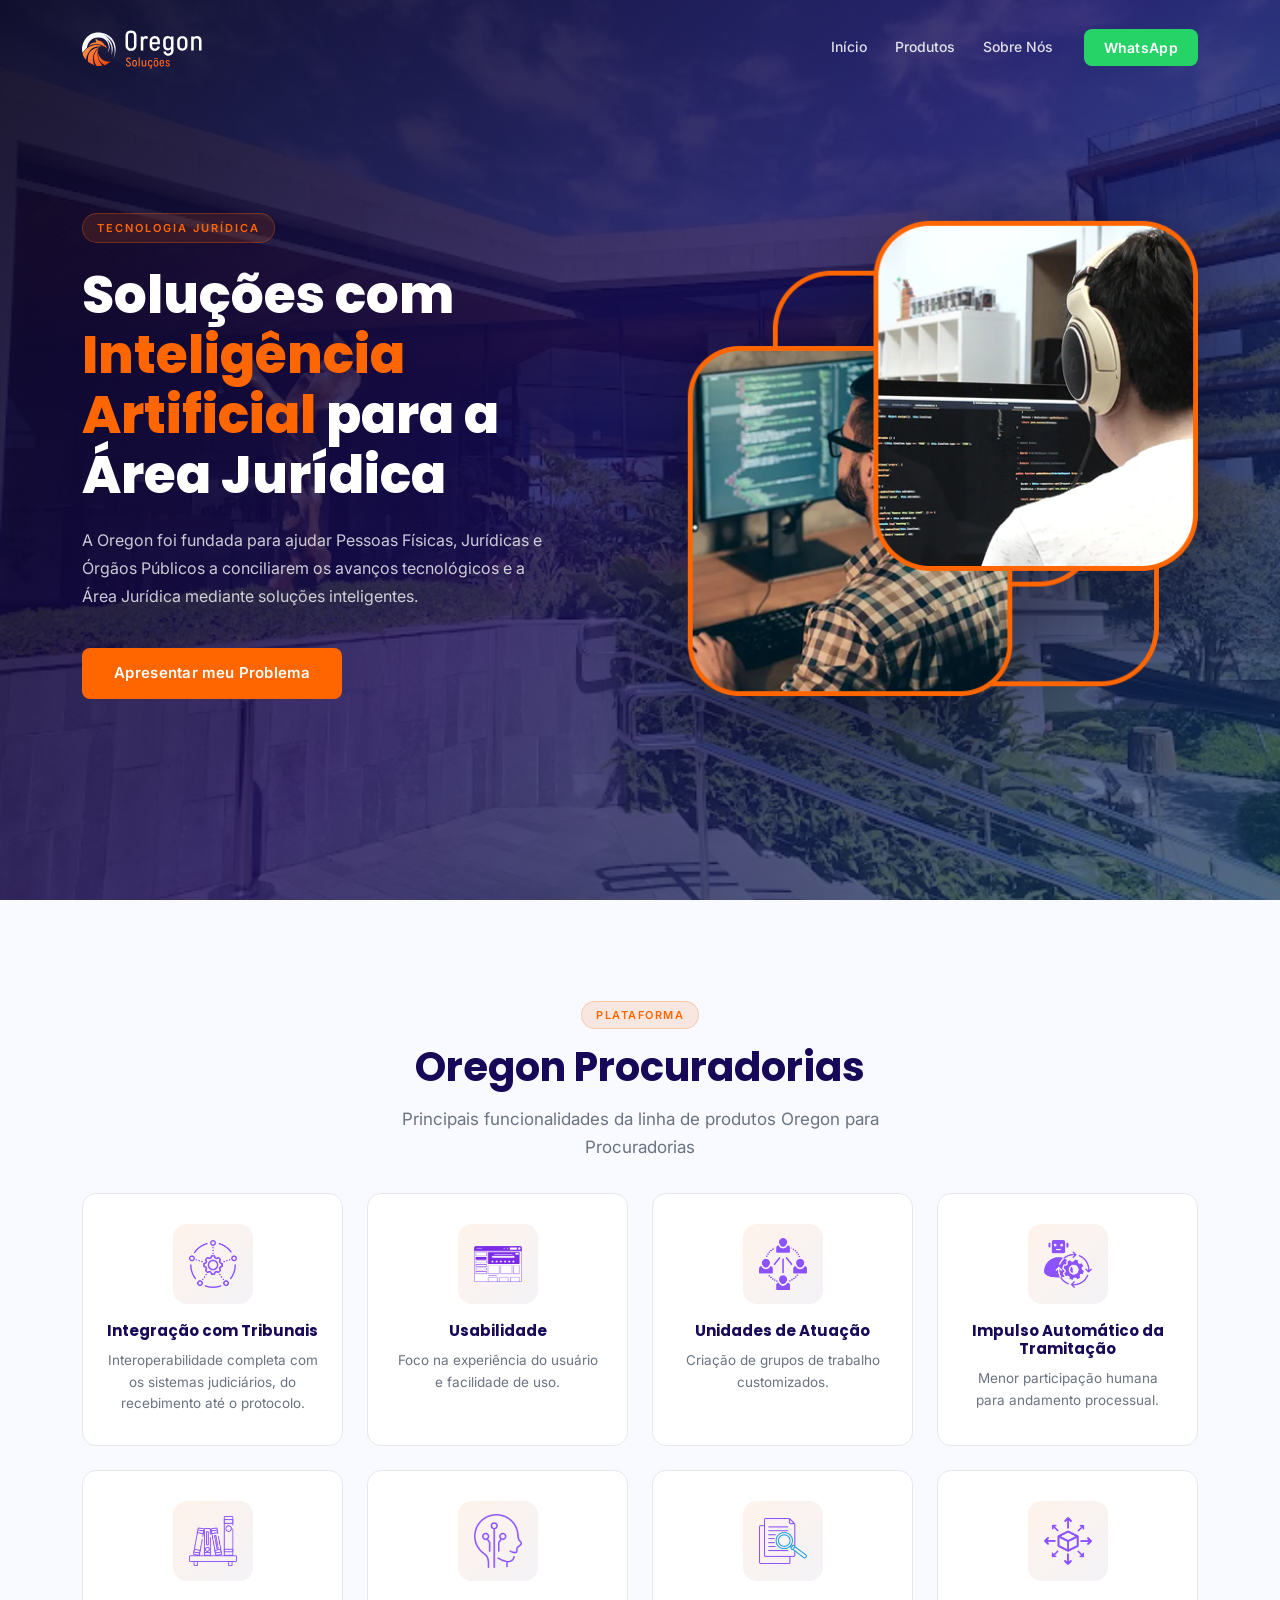
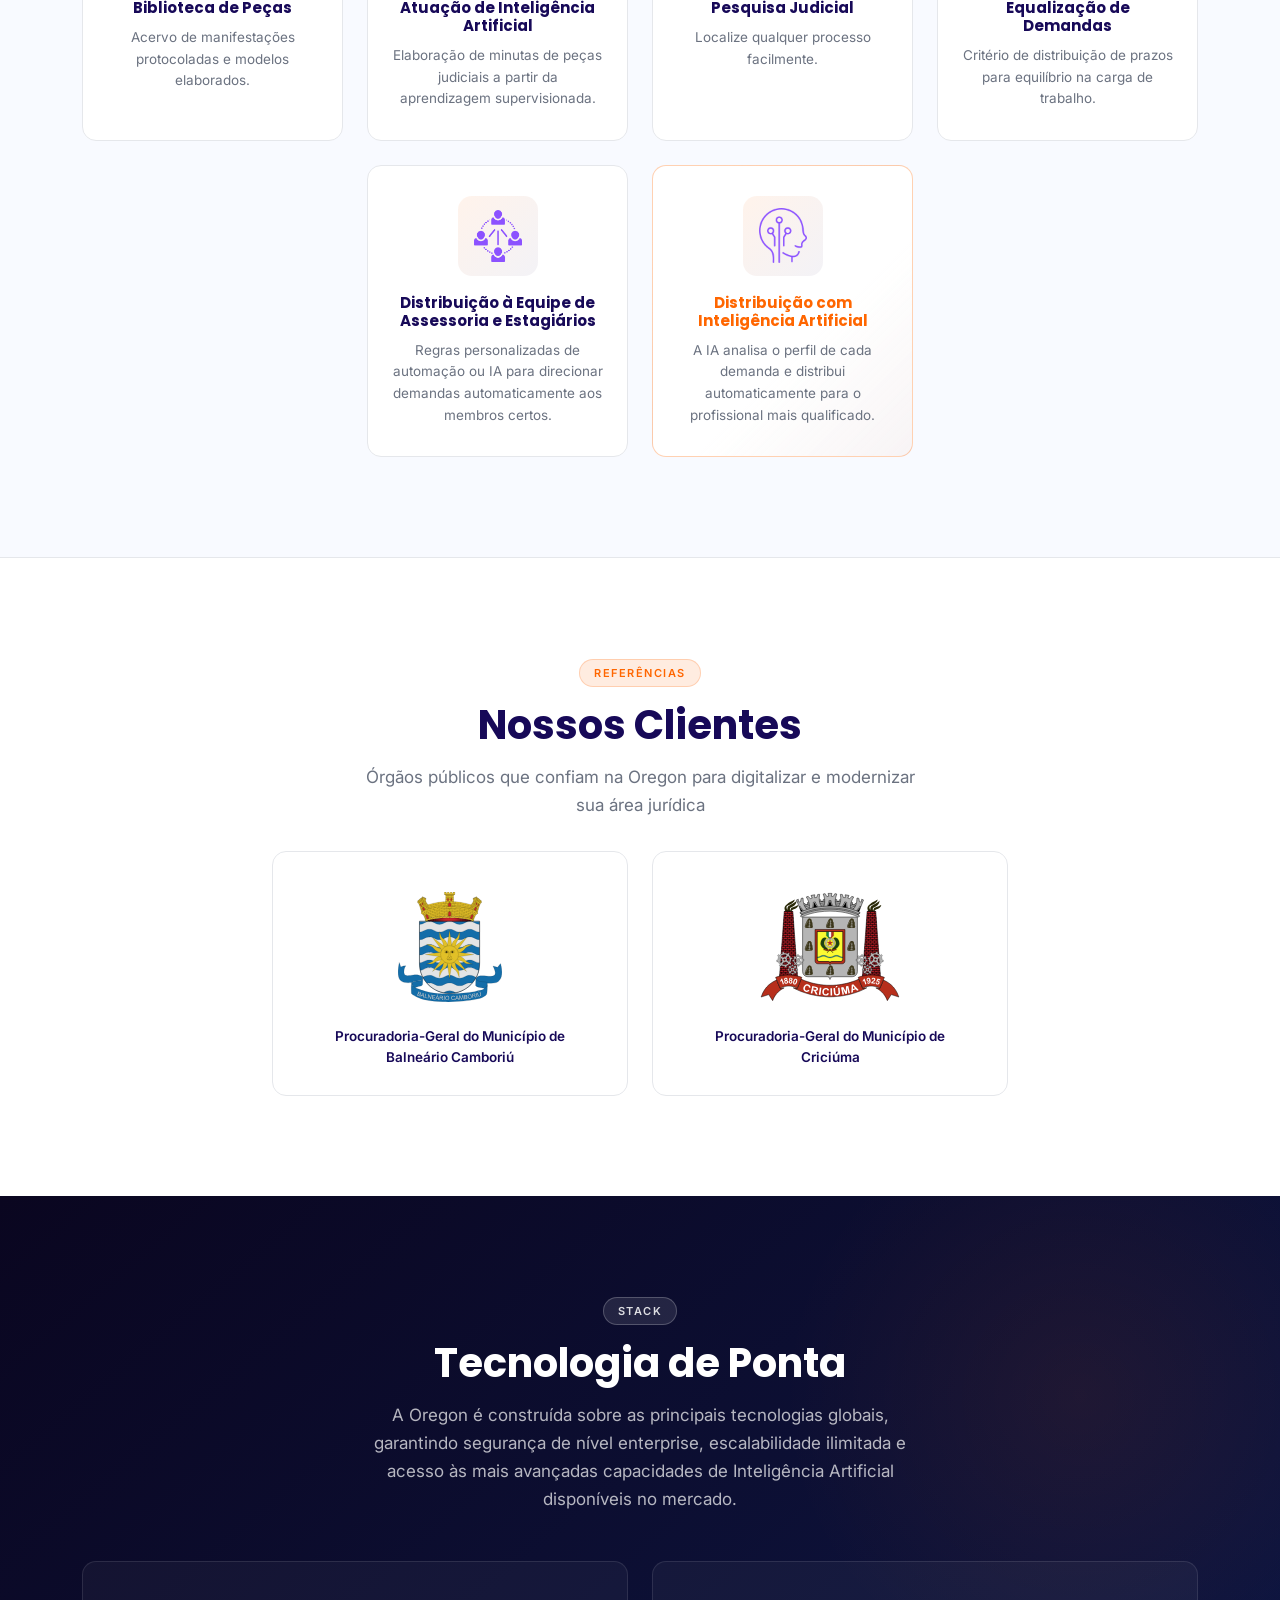
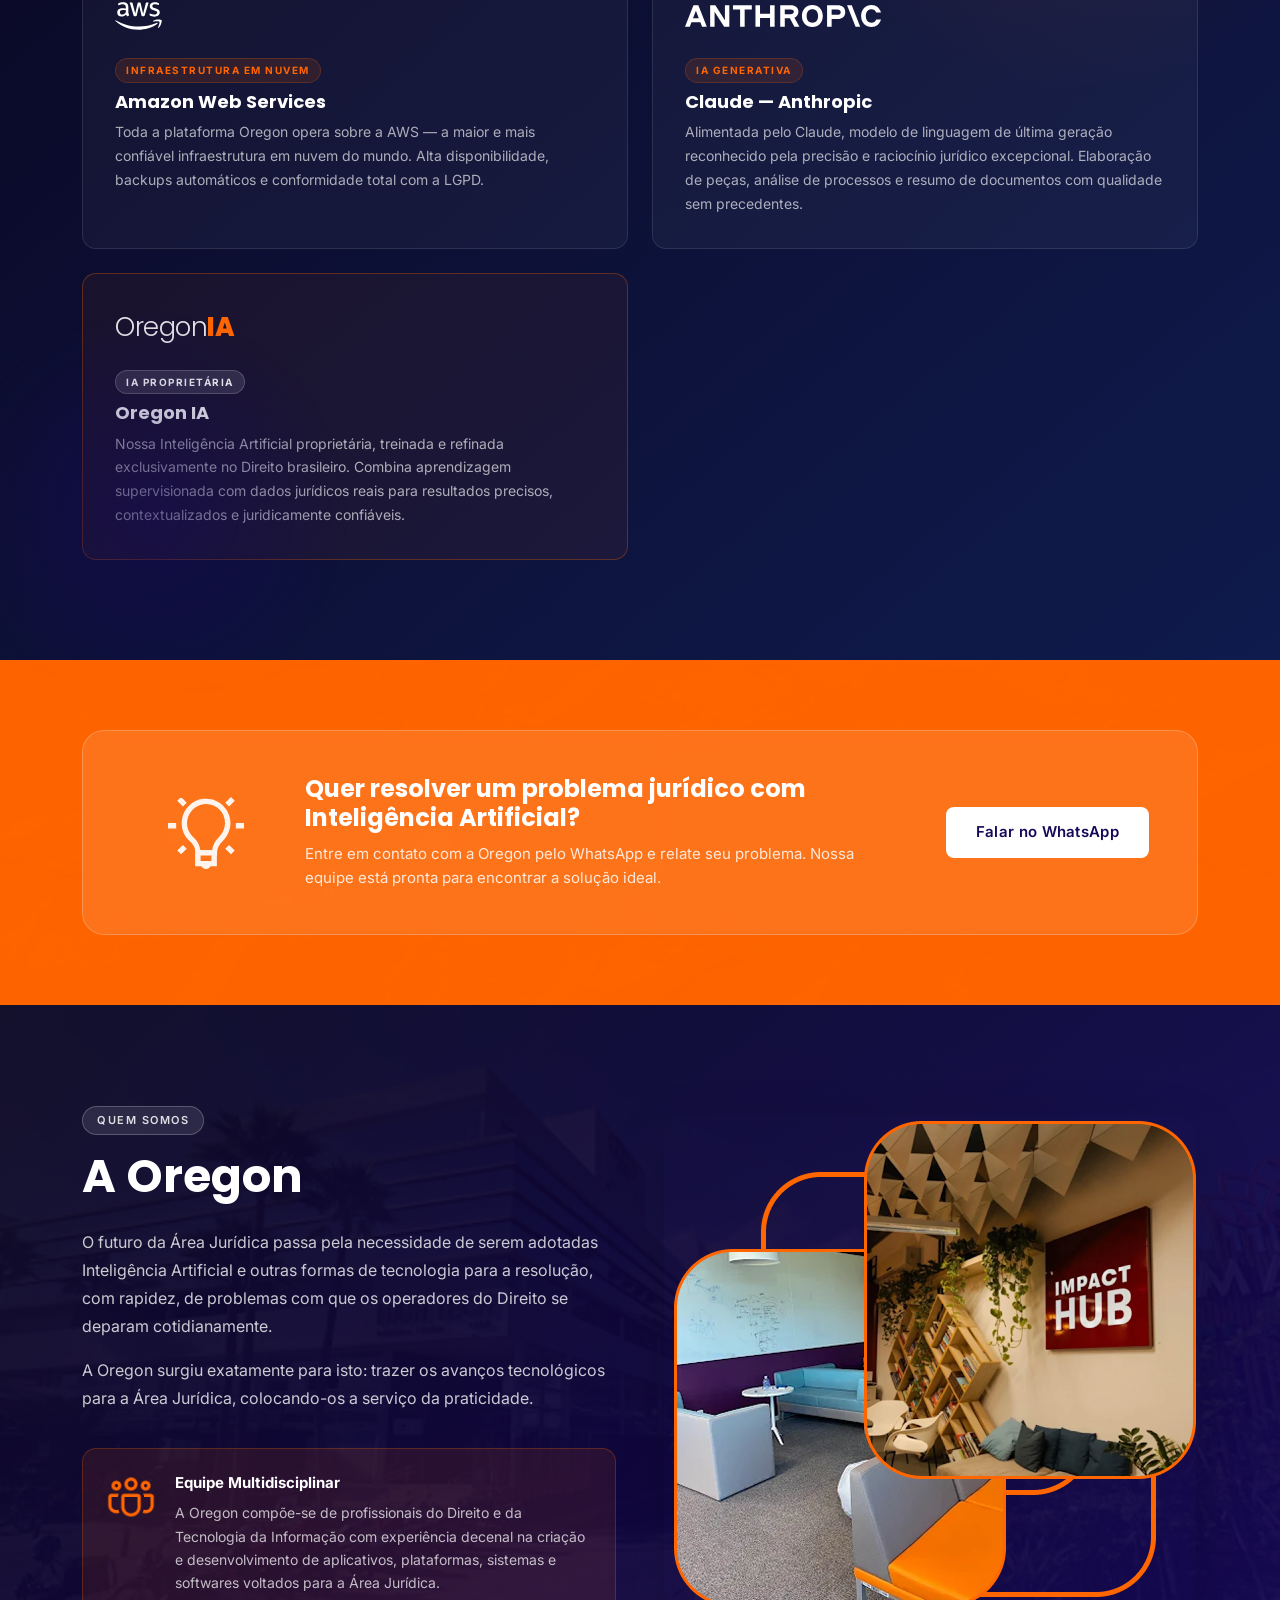
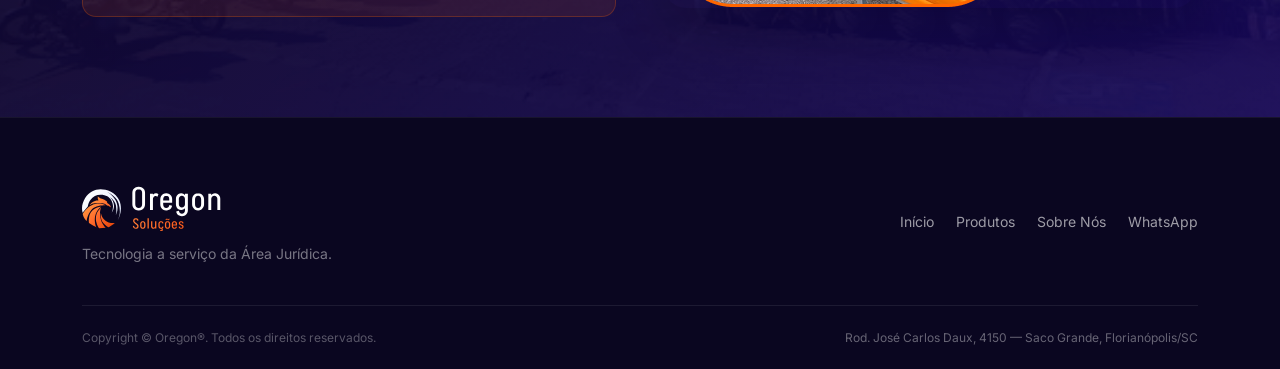
==== commit 8d03ead0: "Limpeza, repaginada do logo e SEO Limpeza - Remove index.php (o GitHub Pages não executa PHP) - Para" ====
--- a/index.html
+++ b/index.html
@@ -5,27 +5,33 @@
   <meta charset="utf-8">
   <meta name="viewport" content="width=device-width, initial-scale=1">
 
-  <meta name="description" content="Oregon Soluções — Criação e desenvolvimento de aplicativos, plataformas e sistemas para a Área Jurídica com Inteligência Artificial.">
+  <meta name="description" content="Software jurídico com Inteligência Artificial para Procuradorias, órgãos públicos e escritórios: integração com tribunais, minutas por IA e automação processual.">
   <meta name="author" content="Oregon Soluções">
-  <meta name="robots" content="noindex, nofollow">
+  <meta name="robots" content="index, follow, max-image-preview:large, max-snippet:-1, max-video-preview:-1">
+  <meta name="theme-color" content="#0a0620">
+
+  <link rel="canonical" href="https://www.oregonsolucoes.com.br/" />
 
   <meta property="og:locale" content="pt_BR" />
   <meta property="og:type" content="website" />
-  <meta property="og:title" content="Oregon Soluções — Tecnologia Jurídica" />
-  <meta property="og:description" content="Criação e desenvolvimento de aplicativos, plataformas e sistemas para a Área Jurídica com Inteligência Artificial." />
-  <meta property="og:image" content="img/Oregon.png">
+  <meta property="og:title" content="Oregon Soluções — Inteligência Artificial para a Área Jurídica" />
+  <meta property="og:description" content="Software jurídico com Inteligência Artificial para Procuradorias, órgãos públicos e escritórios: integração com tribunais, minutas por IA e automação processual." />
+  <meta property="og:image" content="https://www.oregonsolucoes.com.br/img/Oregon.png">
+  <meta property="og:image:alt" content="Oregon Soluções Tecnológicas" />
   <meta property="og:image:type" content="image/png">
   <meta property="og:image:width" content="800">
   <meta property="og:image:height" content="600">
-  <meta property="og:url" content="" />
+  <meta property="og:url" content="https://www.oregonsolucoes.com.br/" />
   <meta property="og:site_name" content="Oregon Soluções" />
 
   <meta name="twitter:card" content="summary_large_image" />
-  <meta name="twitter:title" content="Oregon Soluções — Tecnologia Jurídica" />
-  <meta name="twitter:description" content="Criação e desenvolvimento de aplicativos, plataformas e sistemas para a Área Jurídica com IA." />
+  <meta name="twitter:title" content="Oregon Soluções — Inteligência Artificial para a Área Jurídica" />
+  <meta name="twitter:description" content="Software jurídico com Inteligência Artificial para Procuradorias, órgãos públicos e escritórios: integração com tribunais, minutas por IA e automação processual." />
+  <meta name="twitter:image" content="https://www.oregonsolucoes.com.br/img/Oregon.png" />
 
   <link rel="shortcut icon" href="img/favicon.png" />
-  <title>Oregon Soluções</title>
+  <link rel="apple-touch-icon" href="img/favicon.png" />
+  <title>Oregon Soluções — Inteligência Artificial para a Área Jurídica</title>
 
   <link href="https://cdn.jsdelivr.net/npm/bootstrap@5.2.2/dist/css/bootstrap.min.css" rel="stylesheet"
         integrity="sha384-Zenh87qX5JnK2Jl0vWa8Ck2rdkQ2Bzep5IDxbcnCeuOxjzrPF/et3URy9Bv1WTRi" crossorigin="anonymous" />
@@ -34,6 +40,63 @@
   <link href="https://fonts.googleapis.com/css2?family=Inter:wght@300;400;500;600;700&family=Poppins:wght@600;700;800&display=swap" rel="stylesheet">
   <link href="https://unpkg.com/aos@2.3.1/dist/aos.css" rel="stylesheet">
   <link href="css/style.css" rel="stylesheet" />
+
+  <!-- Dados estruturados: como o Google entende quem é a Oregon -->
+  <script type="application/ld+json">
+  {
+    "@context": "https://schema.org",
+    "@graph": [
+      {
+        "@type": "Organization",
+        "@id": "https://www.oregonsolucoes.com.br/#organizacao",
+        "name": "Oregon Soluções",
+        "legalName": "OREGON SOLUCOES TECNOLOGICAS LTDA",
+        "alternateName": "Oregon Soluções Tecnológicas",
+        "url": "https://www.oregonsolucoes.com.br/",
+        "logo": "https://www.oregonsolucoes.com.br/img/logo.svg",
+        "image": "https://www.oregonsolucoes.com.br/img/Oregon.png",
+        "taxID": "49.732.485/0001-05",
+        "description": "Criação e desenvolvimento de aplicativos, plataformas e sistemas para a Área Jurídica com Inteligência Artificial.",
+        "areaServed": {
+          "@type": "Country",
+          "name": "Brasil"
+        },
+        "address": {
+          "@type": "PostalAddress",
+          "streetAddress": "Rod. José Carlos Daux, 4150 — Saco Grande",
+          "addressLocality": "Florianópolis",
+          "addressRegion": "SC",
+          "postalCode": "88032-005",
+          "addressCountry": "BR"
+        },
+        "contactPoint": {
+          "@type": "ContactPoint",
+          "contactType": "vendas",
+          "telephone": "+55-48-99174-3432",
+          "availableLanguage": ["pt-BR"]
+        }
+      },
+      {
+        "@type": "WebSite",
+        "@id": "https://www.oregonsolucoes.com.br/#site",
+        "url": "https://www.oregonsolucoes.com.br/",
+        "name": "Oregon Soluções",
+        "inLanguage": "pt-BR",
+        "publisher": { "@id": "https://www.oregonsolucoes.com.br/#organizacao" }
+      },
+      {
+        "@type": "SoftwareApplication",
+        "name": "Oregon Procuradorias",
+        "applicationCategory": "BusinessApplication",
+        "operatingSystem": "Web",
+        "url": "https://www.oregonsolucoes.com.br/#produtos",
+        "description": "Plataforma para Procuradorias com integração aos sistemas judiciários, biblioteca de peças, distribuição inteligente de demandas e elaboração de minutas com Inteligência Artificial.",
+        "inLanguage": "pt-BR",
+        "publisher": { "@id": "https://www.oregonsolucoes.com.br/#organizacao" }
+      }
+    ]
+  }
+  </script>
 </head>
 
 <body>
@@ -47,7 +110,7 @@
       </a>
       <button class="navbar-toggler" type="button" data-bs-toggle="collapse" data-bs-target="#navbarNav"
               aria-controls="navbarNav" aria-expanded="false" aria-label="Abrir menu">
-        <img src="img/icon-menu.svg" alt="Menu" width="24">
+        <img src="img/icon-menu.svg" alt="Menu" width="24" loading="lazy" decoding="async">
       </button>
       <div class="collapse navbar-collapse" id="navbarNav">
         <ul class="navbar-nav ms-auto align-items-center">
@@ -109,7 +172,7 @@
       <div class="col-sm-6 col-lg-3" data-aos="fade-up" data-aos-delay="0" data-aos-duration="600">
         <div class="feature-card">
           <div class="feature-icon-wrap">
-            <img src="img/img1.png" alt="Integração com Tribunais" width="48">
+            <img src="img/img1.png" alt="Integração com Tribunais" width="48" loading="lazy" decoding="async">
           </div>
           <h5>Integração com Tribunais</h5>
           <p>Interoperabilidade completa com os sistemas judiciários, do recebimento até o protocolo.</p>
@@ -119,7 +182,7 @@
       <div class="col-sm-6 col-lg-3" data-aos="fade-up" data-aos-delay="75" data-aos-duration="600">
         <div class="feature-card">
           <div class="feature-icon-wrap">
-            <img src="img/img4.png" alt="Usabilidade" width="48">
+            <img src="img/img4.png" alt="Usabilidade" width="48" loading="lazy" decoding="async">
           </div>
           <h5>Usabilidade</h5>
           <p>Foco na experiência do usuário e facilidade de uso.</p>
@@ -129,7 +192,7 @@
       <div class="col-sm-6 col-lg-3" data-aos="fade-up" data-aos-delay="150" data-aos-duration="600">
         <div class="feature-card">
           <div class="feature-icon-wrap">
-            <img src="img/img5.png" alt="Unidades de Atuação" width="48">
+            <img src="img/img5.png" alt="Unidades de Atuação" width="48" loading="lazy" decoding="async">
           </div>
           <h5>Unidades de Atuação</h5>
           <p>Criação de grupos de trabalho customizados.</p>
@@ -139,7 +202,7 @@
       <div class="col-sm-6 col-lg-3" data-aos="fade-up" data-aos-delay="225" data-aos-duration="600">
         <div class="feature-card">
           <div class="feature-icon-wrap">
-            <img src="img/img2.png" alt="Impulso Automático" width="48">
+            <img src="img/img2.png" alt="Impulso Automático" width="48" loading="lazy" decoding="async">
           </div>
           <h5>Impulso Automático da Tramitação</h5>
           <p>Menor participação humana para andamento processual.</p>
@@ -149,7 +212,7 @@
       <div class="col-sm-6 col-lg-3" data-aos="fade-up" data-aos-delay="0" data-aos-duration="600">
         <div class="feature-card">
           <div class="feature-icon-wrap">
-            <img src="img/img3.png" alt="Biblioteca de Peças" width="48">
+            <img src="img/img3.png" alt="Biblioteca de Peças" width="48" loading="lazy" decoding="async">
           </div>
           <h5>Biblioteca de Peças</h5>
           <p>Acervo de manifestações protocoladas e modelos elaborados.</p>
@@ -159,7 +222,7 @@
       <div class="col-sm-6 col-lg-3" data-aos="fade-up" data-aos-delay="75" data-aos-duration="600">
         <div class="feature-card">
           <div class="feature-icon-wrap">
-            <img src="img/img9.png" alt="Inteligência Artificial" width="48">
+            <img src="img/img9.png" alt="Inteligência Artificial" width="48" loading="lazy" decoding="async">
           </div>
           <h5>Atuação de Inteligência Artificial</h5>
           <p>Elaboração de minutas de peças judiciais a partir da aprendizagem supervisionada.</p>
@@ -169,7 +232,7 @@
       <div class="col-sm-6 col-lg-3" data-aos="fade-up" data-aos-delay="150" data-aos-duration="600">
         <div class="feature-card">
           <div class="feature-icon-wrap">
-            <img src="img/img7.png" alt="Pesquisa Judicial" width="48">
+            <img src="img/img7.png" alt="Pesquisa Judicial" width="48" loading="lazy" decoding="async">
           </div>
           <h5>Pesquisa Judicial</h5>
           <p>Localize qualquer processo facilmente.</p>
@@ -179,7 +242,7 @@
       <div class="col-sm-6 col-lg-3" data-aos="fade-up" data-aos-delay="225" data-aos-duration="600">
         <div class="feature-card">
           <div class="feature-icon-wrap">
-            <img src="img/img8.png" alt="Equalização de Demandas" width="48">
+            <img src="img/img8.png" alt="Equalização de Demandas" width="48" loading="lazy" decoding="async">
           </div>
           <h5>Equalização de Demandas</h5>
           <p>Critério de distribuição de prazos para equilíbrio na carga de trabalho.</p>
@@ -189,7 +252,7 @@
       <div class="col-sm-6 col-lg-3" data-aos="fade-up" data-aos-delay="0" data-aos-duration="600">
         <div class="feature-card">
           <div class="feature-icon-wrap">
-            <img src="img/img5.png" alt="Distribuição à Equipe" width="48">
+            <img src="img/img5.png" alt="Distribuição à Equipe" width="48" loading="lazy" decoding="async">
           </div>
           <h5>Distribuição à Equipe de Assessoria e Estagiários</h5>
           <p>Regras personalizadas de automação ou IA para direcionar demandas automaticamente aos membros certos.</p>
@@ -199,7 +262,7 @@
       <div class="col-sm-6 col-lg-3" data-aos="fade-up" data-aos-delay="75" data-aos-duration="600">
         <div class="feature-card feature-card--highlight">
           <div class="feature-icon-wrap">
-            <img src="img/img9.png" alt="Distribuição com IA" width="48">
+            <img src="img/img9.png" alt="Distribuição com IA" width="48" loading="lazy" decoding="async">
           </div>
           <h5>Distribuição com Inteligência Artificial</h5>
           <p>A IA analisa o perfil de cada demanda e distribui automaticamente para o profissional mais qualificado.</p>
@@ -224,7 +287,7 @@
       <div class="col-sm-10 col-md-5 col-lg-4" data-aos="fade-up" data-aos-delay="0" data-aos-duration="700">
         <div class="client-card">
           <div class="client-logo-wrap">
-            <img src="img/brasao-balneario-camboriu.svg" alt="Brasão de Balneário Camboriú">
+            <img src="img/brasao-balneario-camboriu.svg" alt="Brasão de Balneário Camboriú" loading="lazy" decoding="async">
           </div>
           <p class="client-name">Procuradoria-Geral do Município de Balneário Camboriú</p>
         </div>
@@ -233,7 +296,7 @@
       <div class="col-sm-10 col-md-5 col-lg-4" data-aos="fade-up" data-aos-delay="120" data-aos-duration="700">
         <div class="client-card">
           <div class="client-logo-wrap">
-            <img src="img/brasao-criciuma.svg" alt="Brasão de Criciúma">
+            <img src="img/brasao-criciuma.svg" alt="Brasão de Criciúma" loading="lazy" decoding="async">
           </div>
           <p class="client-name">Procuradoria-Geral do Município de Criciúma</p>
         </div>
@@ -261,7 +324,7 @@
       <div class="col-md-6" data-aos="fade-up" data-aos-delay="0" data-aos-duration="700">
         <div class="tech-card">
           <div class="tech-logo-wrap">
-            <img src="img/logo-aws.svg" alt="Amazon Web Services" class="tech-logo tech-logo--aws">
+            <img src="img/logo-aws.svg" alt="Amazon Web Services" class="tech-logo tech-logo--aws" loading="lazy" decoding="async">
           </div>
           <div class="tech-info">
             <span class="tech-tag">Infraestrutura em Nuvem</span>
@@ -274,7 +337,7 @@
       <div class="col-md-6" data-aos="fade-up" data-aos-delay="100" data-aos-duration="700">
         <div class="tech-card">
           <div class="tech-logo-wrap">
-            <img src="img/logo-anthropic.svg" alt="Claude — Anthropic" class="tech-logo tech-logo--anthropic">
+            <img src="img/logo-anthropic.svg" alt="Claude — Anthropic" class="tech-logo tech-logo--anthropic" loading="lazy" decoding="async">
           </div>
           <div class="tech-info">
             <span class="tech-tag">IA Generativa</span>
@@ -322,7 +385,7 @@
     <div class="cta-card" data-aos="fade-up" data-aos-duration="800">
       <div class="row align-items-center gy-4">
         <div class="col-lg-2 text-center">
-          <img src="img/ico-ideia.svg" alt="Ideia" width="76" class="cta-icon">
+          <img src="img/ico-ideia.svg" alt="Ideia" width="76" class="cta-icon" loading="lazy" decoding="async">
         </div>
         <div class="col-lg-7">
           <h3 class="cta-title">Quer resolver um problema jurídico com Inteligência Artificial?</h3>
@@ -352,7 +415,7 @@
           A Oregon surgiu exatamente para isto: trazer os avanços tecnológicos para a Área Jurídica, colocando-os a serviço da praticidade.
         </p>
         <div class="team-card" data-aos="fade-up" data-aos-duration="900" data-aos-delay="200">
-          <img src="img/ico-sobre.png" alt="Equipe" width="52">
+          <img src="img/ico-sobre.png" alt="Equipe" width="52" loading="lazy" decoding="async">
           <div>
             <strong>Equipe Multidisciplinar</strong>
             <p>A Oregon compõe-se de profissionais do Direito e da Tecnologia da Informação com experiência decenal na criação e desenvolvimento de aplicativos, plataformas, sistemas e softwares voltados para a Área Jurídica.</p>
@@ -360,7 +423,7 @@
         </div>
       </div>
       <div class="col-lg-6" data-aos="fade-left" data-aos-duration="900">
-        <img src="img/sobre-mim.png" alt="Sobre a Oregon" class="img-fluid about-img">
+        <img src="img/sobre-mim.png" alt="Sobre a Oregon" class="img-fluid about-img" loading="lazy" decoding="async">
       </div>
     </div>
   </div>
@@ -371,7 +434,7 @@
   <div class="container">
     <div class="footer-inner">
       <div class="footer-brand">
-        <img src="img/logo.svg" alt="Oregon Soluções" width="140">
+        <img src="img/logo.svg" alt="Oregon Soluções" width="140" loading="lazy" decoding="async">
         <p class="footer-tagline">Tecnologia a serviço da Área Jurídica.</p>
       </div>
       <nav class="footer-links">
@@ -412,6 +475,7 @@
   window.addEventListener('scroll', onScroll, { passive: true });
   onScroll();
 
+
 </script>
 </body>
 </html>
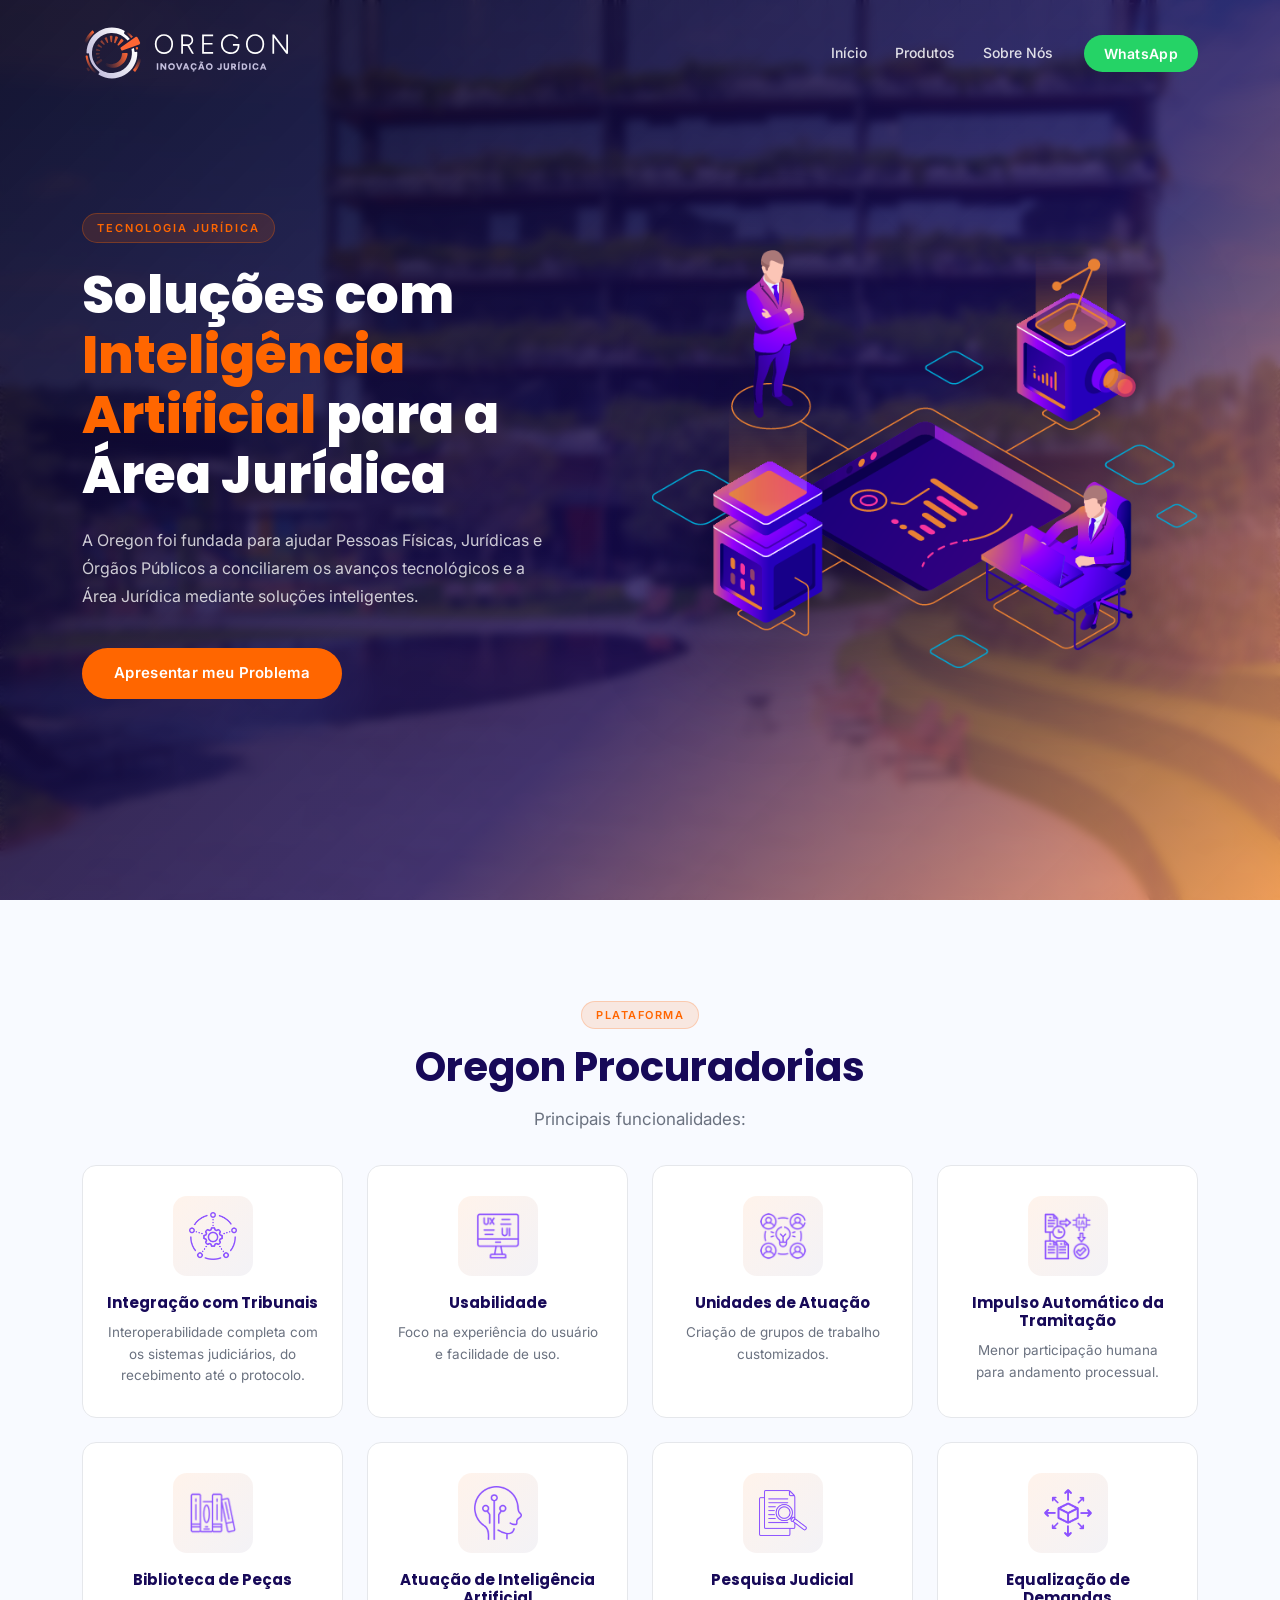
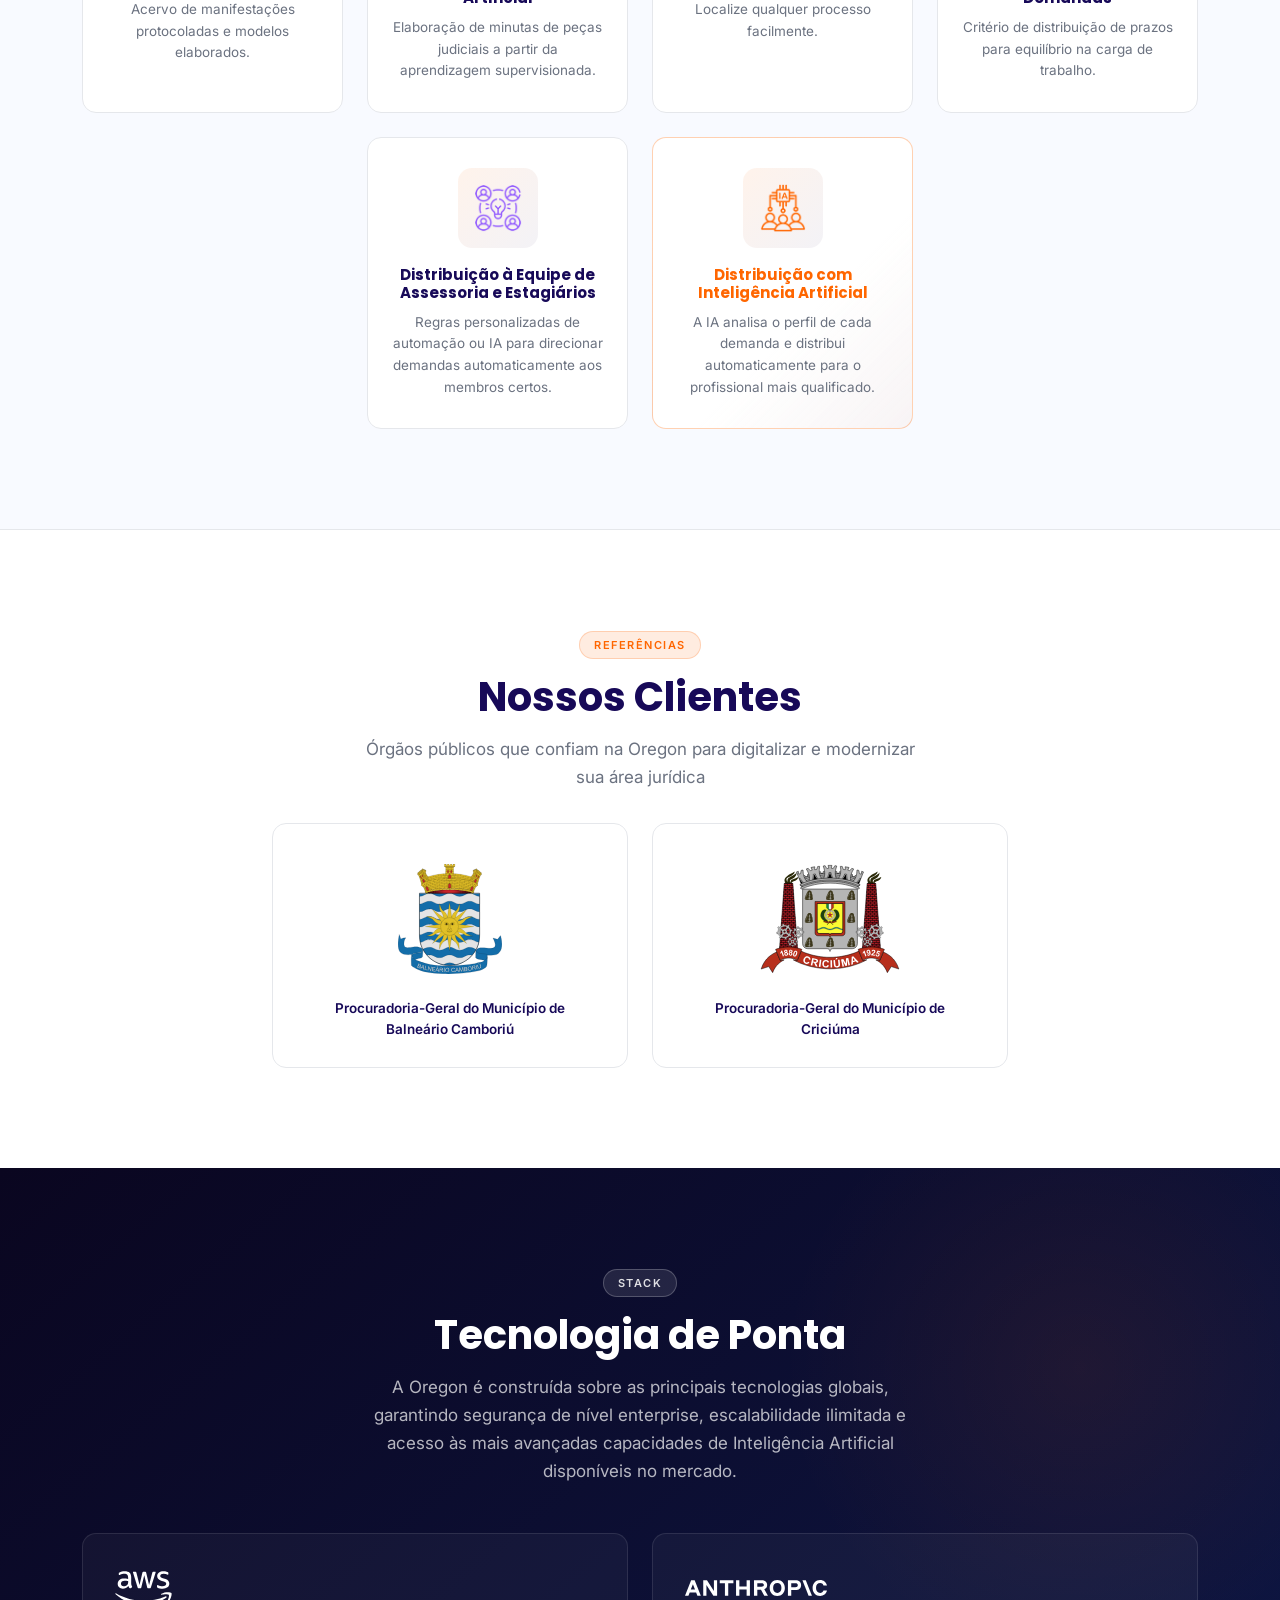
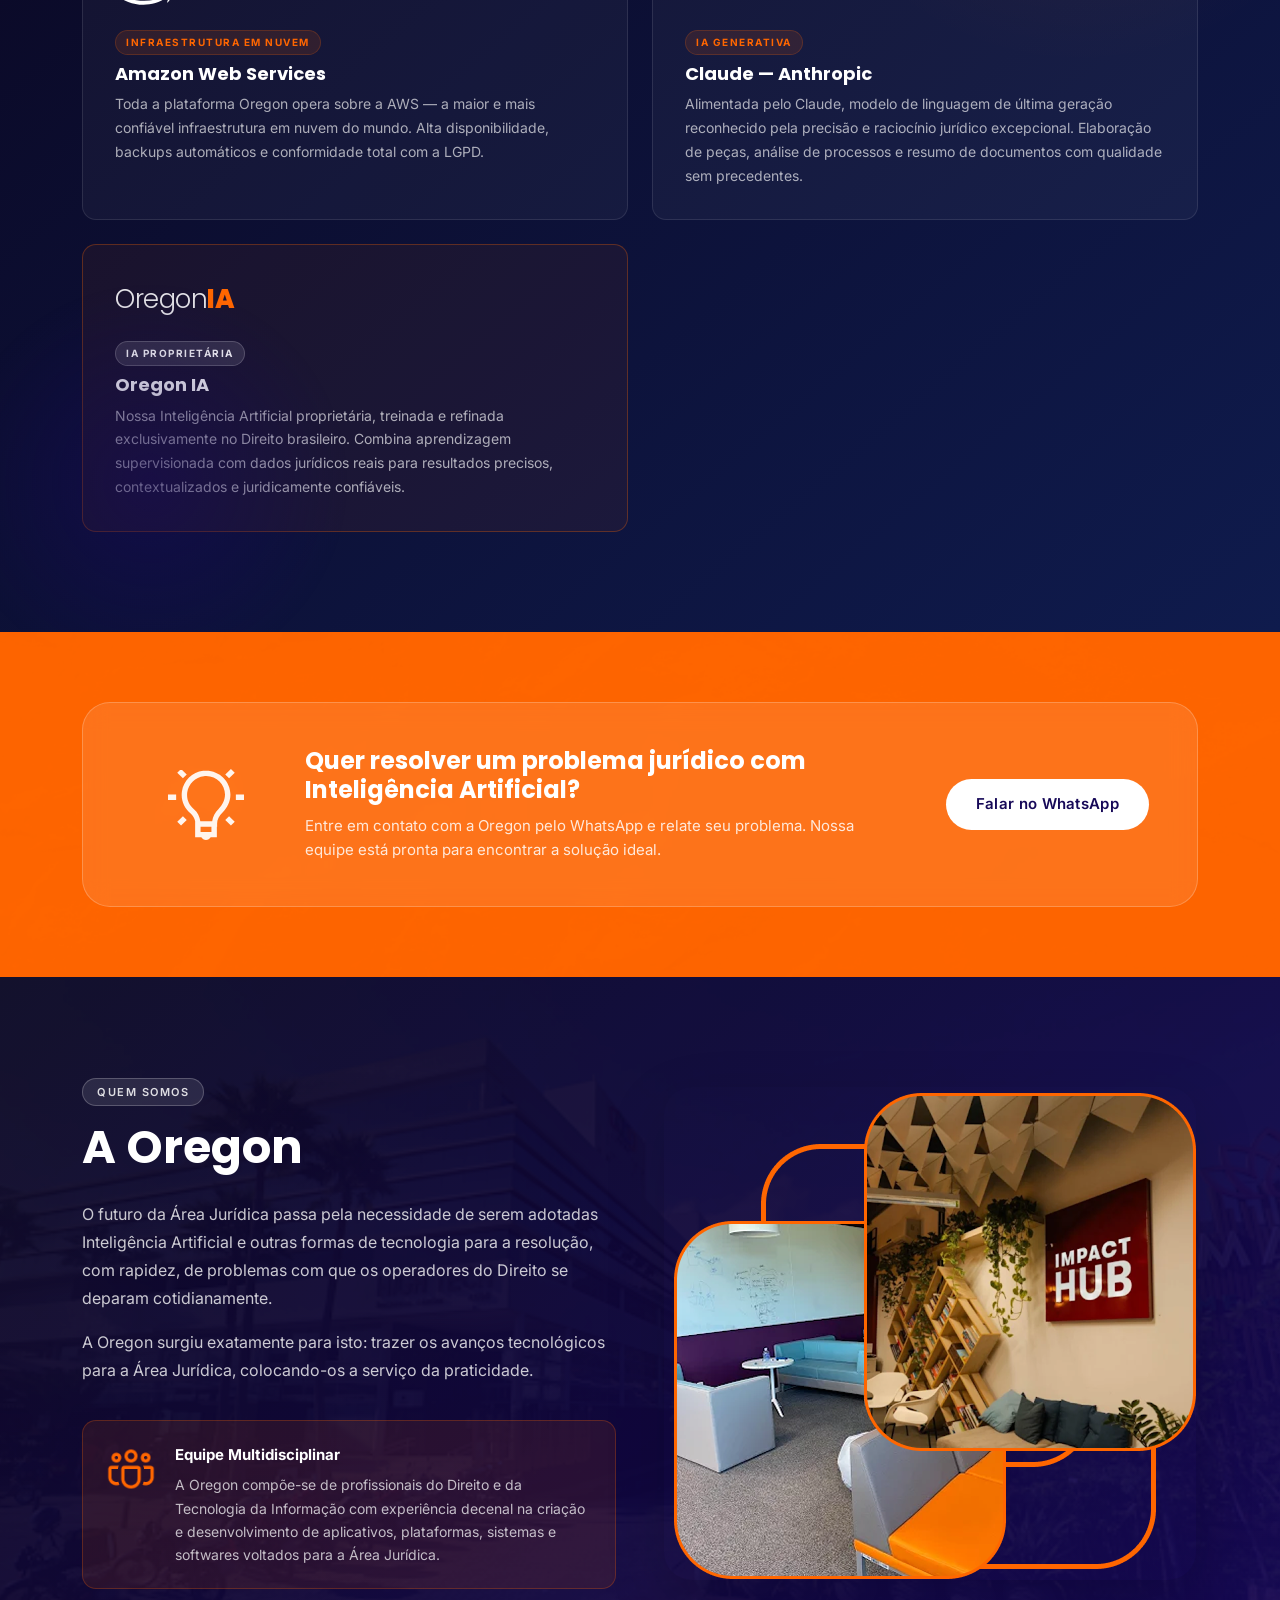
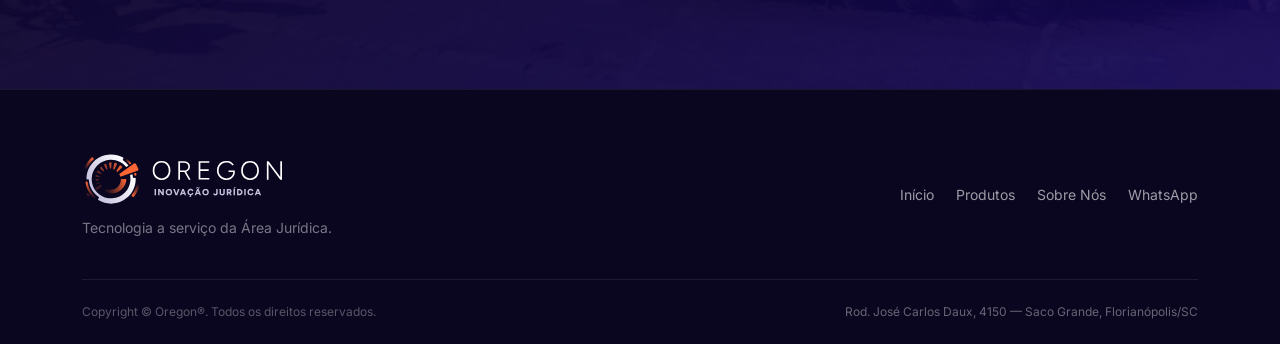
==== commit 79661860: "Nova versão do site temporário" ====
--- a/index.html
+++ b/index.html
@@ -9,6 +9,9 @@
   <meta name="author" content="Oregon Soluções">
   <meta name="robots" content="index, follow, max-image-preview:large, max-snippet:-1, max-video-preview:-1">
   <meta name="theme-color" content="#0a0620">
+
+  <!-- Verificação da propriedade no Google Search Console -->
+  <meta name="google-site-verification" content="jl3yq3FmVXFCjULGRS3_-0EbwgkkJnzM5ERYGZYIZTg" />
 
   <link rel="canonical" href="https://www.oregonsolucoes.com.br/" />
 
@@ -164,7 +167,7 @@
     <div class="section-header text-center" data-aos="fade-up" data-aos-duration="700">
       <span class="section-badge">Plataforma</span>
       <h2 class="section-title">Oregon Procuradorias</h2>
-      <p class="section-subtitle">Principais funcionalidades da linha de produtos Oregon para Procuradorias</p>
+      <p class="section-subtitle">Principais funcionalidades:</p>
     </div>
 
     <div class="row g-4 mt-2 justify-content-center">
@@ -262,7 +265,7 @@
       <div class="col-sm-6 col-lg-3" data-aos="fade-up" data-aos-delay="75" data-aos-duration="600">
         <div class="feature-card feature-card--highlight">
           <div class="feature-icon-wrap">
-            <img src="img/img9.png" alt="Distribuição com IA" width="48" loading="lazy" decoding="async">
+            <img src="img/img10.png" alt="Distribuição com IA" width="48" loading="lazy" decoding="async">
           </div>
           <h5>Distribuição com Inteligência Artificial</h5>
           <p>A IA analisa o perfil de cada demanda e distribui automaticamente para o profissional mais qualificado.</p>
@@ -434,7 +437,7 @@
   <div class="container">
     <div class="footer-inner">
       <div class="footer-brand">
-        <img src="img/logo.svg" alt="Oregon Soluções" width="140" loading="lazy" decoding="async">
+        <img src="img/logo.svg" alt="Oregon Soluções" loading="lazy" decoding="async">
         <p class="footer-tagline">Tecnologia a serviço da Área Jurídica.</p>
       </div>
       <nav class="footer-links">
--- a/css/style.css
+++ b/css/style.css
@@ -14,7 +14,7 @@
 
   --radius-sm:  8px;
   --radius-md:  14px;
-  --radius-lg:  22px;
+  --radius-lg:  28px;
   --shadow-sm:  0 2px 8px rgba(0,0,0,0.08);
   --shadow-md:  0 8px 24px rgba(0,0,0,0.10);
   --shadow-lg:  0 20px 60px rgba(0,0,0,0.16);
@@ -85,7 +85,7 @@
 /* ============ BOTÕES ============ */
 .btn {
   font-weight: 600;
-  border-radius: var(--radius-sm);
+  border-radius: var(--radius-lg);
   transition: var(--transition);
   letter-spacing: 0.3px;
   border: none;
@@ -110,7 +110,7 @@
   color: var(--white) !important;
   padding: 8px 20px;
   font-size: 14px;
-  border-radius: var(--radius-sm);
+  border-radius: var(--radius-lg);
 }
 
 .btn-whatsapp:hover {
@@ -142,13 +142,13 @@
 }
 
 #mainNav.navbar-scrolled {
-  background: var(--primary-dark);
+  background: linear-gradient(45deg,#302574 40%,#6a50e5);
   padding: 10px 0;
   box-shadow: 0 4px 28px rgba(0, 0, 0, 0.28);
 }
 
 .navbar-brand img {
-  height: 48px;
+  height: 60px;
   width: auto;
   display: block;
 }
@@ -162,7 +162,7 @@
   font-size: 14px;
   font-weight: 500;
   padding: 7px 13px !important;
-  border-radius: var(--radius-sm);
+  border-radius: var(--radius-lg);
   transition: var(--transition);
 }
 
@@ -205,9 +205,10 @@
   background: linear-gradient(
     135deg,
     rgba(10, 6, 32, 0.92) 0%,
-    rgba(23, 9, 88, 0.78) 50%,
-    rgba(13, 59, 102, 0.62) 100%
+    rgba(23, 9, 88, 0.78) 60%,
+    rgba(255, 152, 101, 0.8) 100%
   );
+  backdrop-filter: blur(5px);
 }
 
 .hero-container {
@@ -258,7 +259,7 @@
 
 .hero-img {
   width: 100%;
-  max-width: 520px;
+  max-width: 640px;
   filter: drop-shadow(0 24px 60px rgba(0,0,0,0.45));
   animation: float 6s ease-in-out infinite;
 }
@@ -455,12 +456,12 @@
 
 .tech-logo--aws {
   filter: brightness(0) invert(1);
-  height: 28px;
+  height: 34px;
 }
 
 .tech-logo--anthropic {
   filter: brightness(0) invert(1);
-  height: 22px;
+  height: 16px;
 }
 
 .tech-logo-text {
@@ -626,7 +627,7 @@
 
 .team-card img {
   flex-shrink: 0;
-  border-radius: var(--radius-sm);
+  border-radius: var(--radius-lg);
 }
 
 .team-card strong {
@@ -673,6 +674,12 @@
   }
 }
 
+.footer-brand img {
+  width: 200px;
+  height: auto;
+  display: block;
+}
+
 .footer-tagline {
   font-size: 14px;
   color: rgba(255,255,255,0.45);
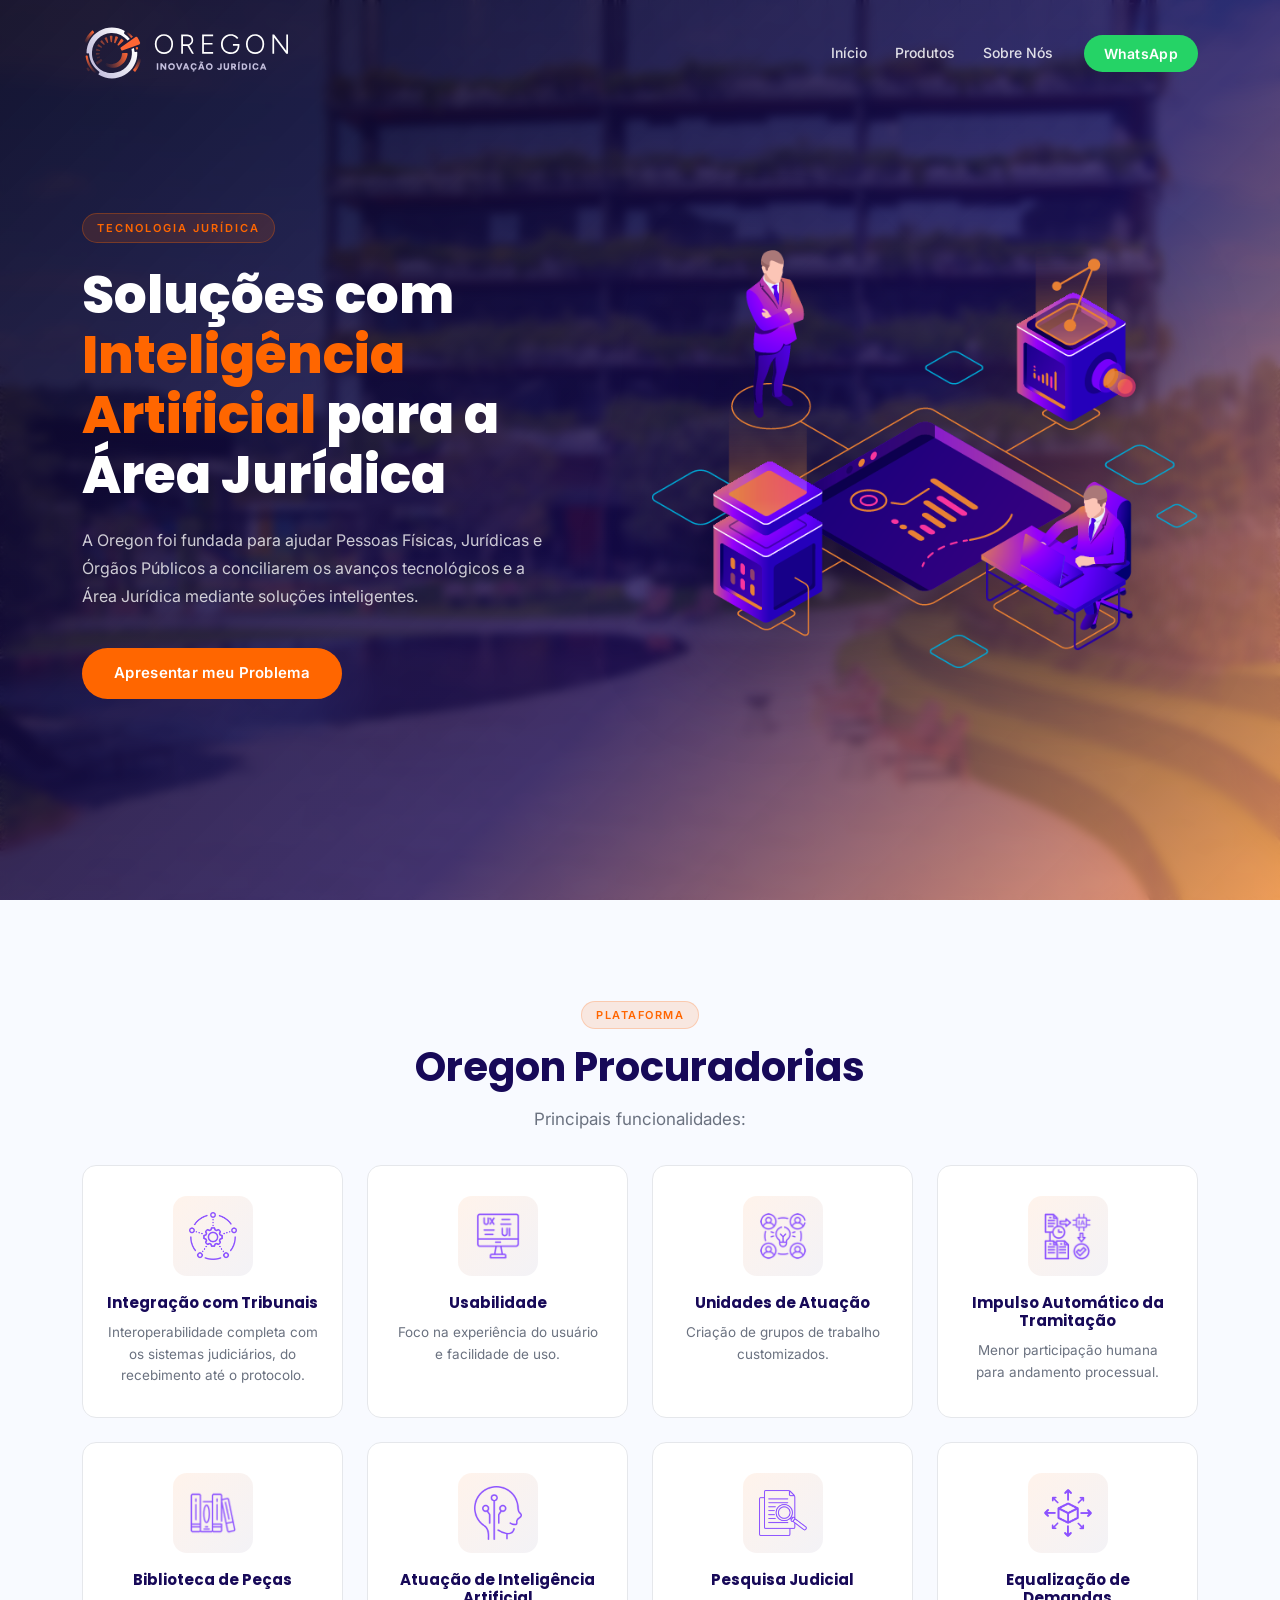
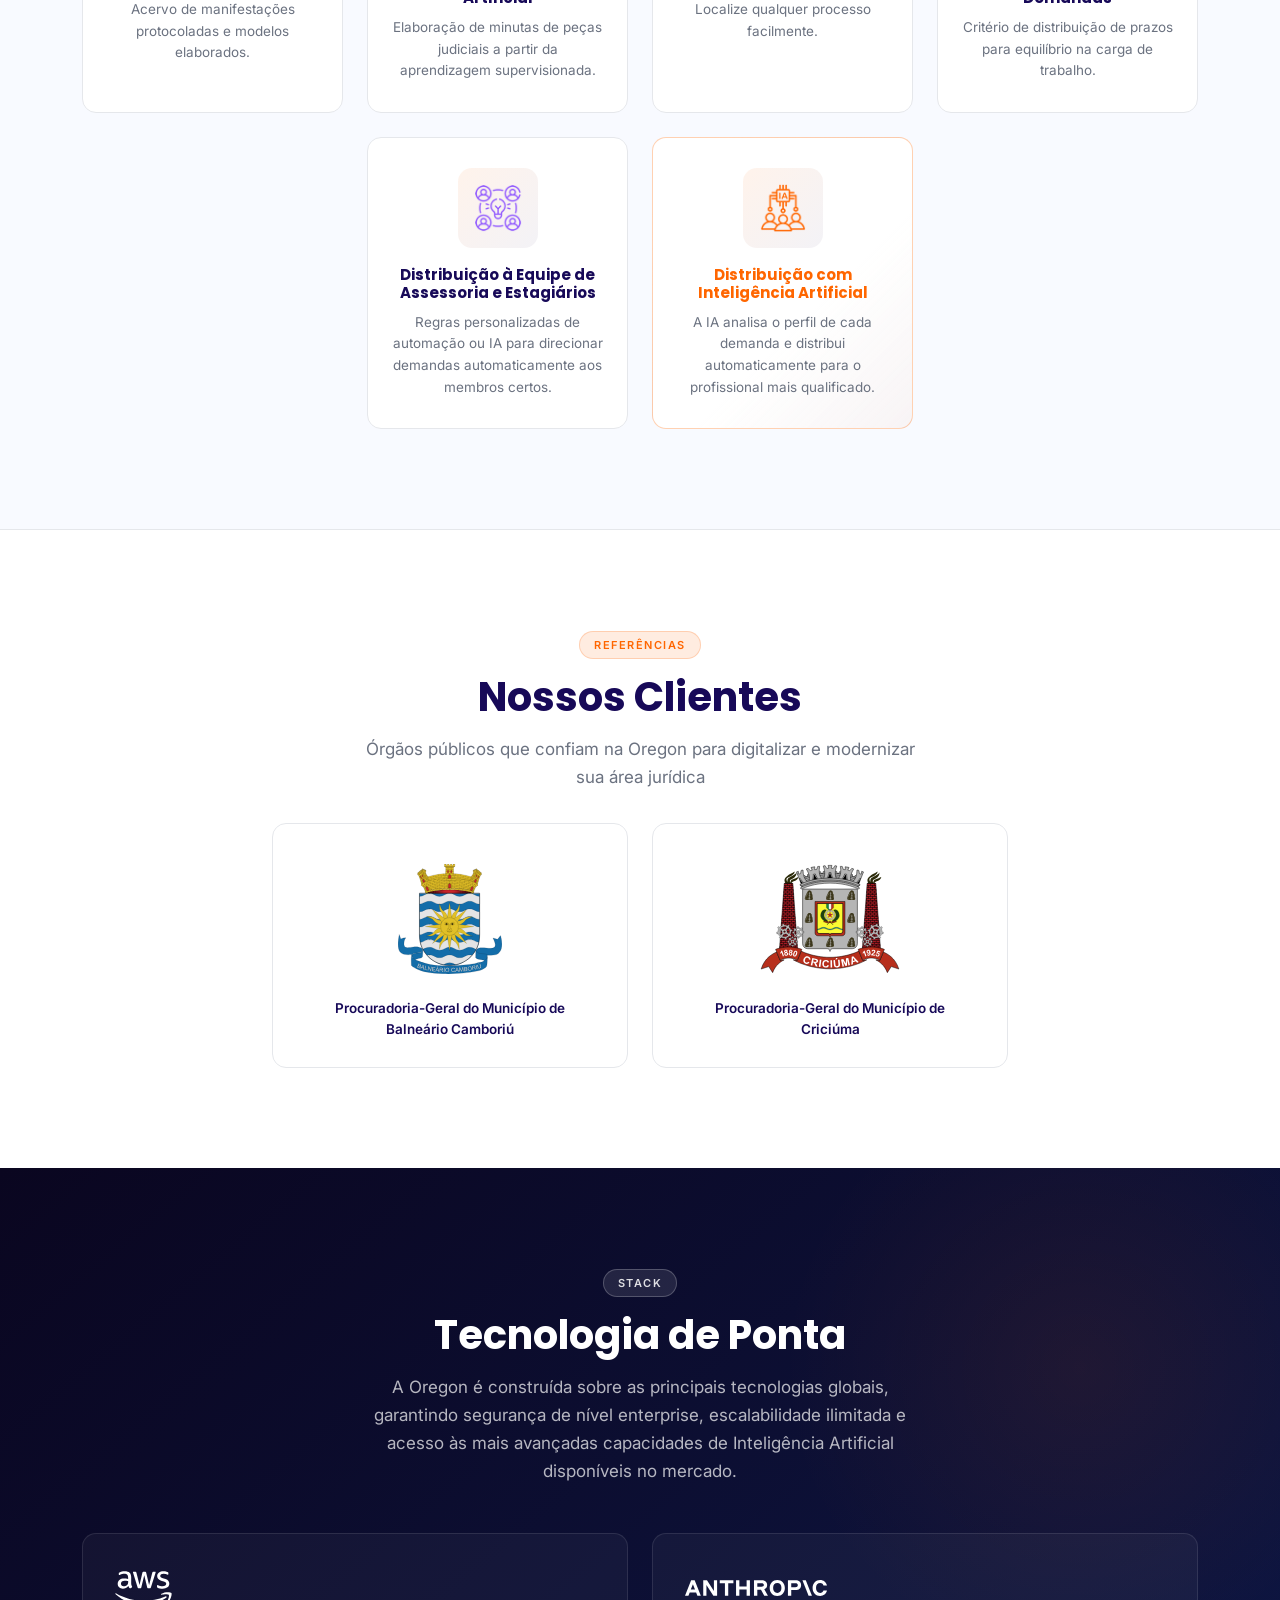
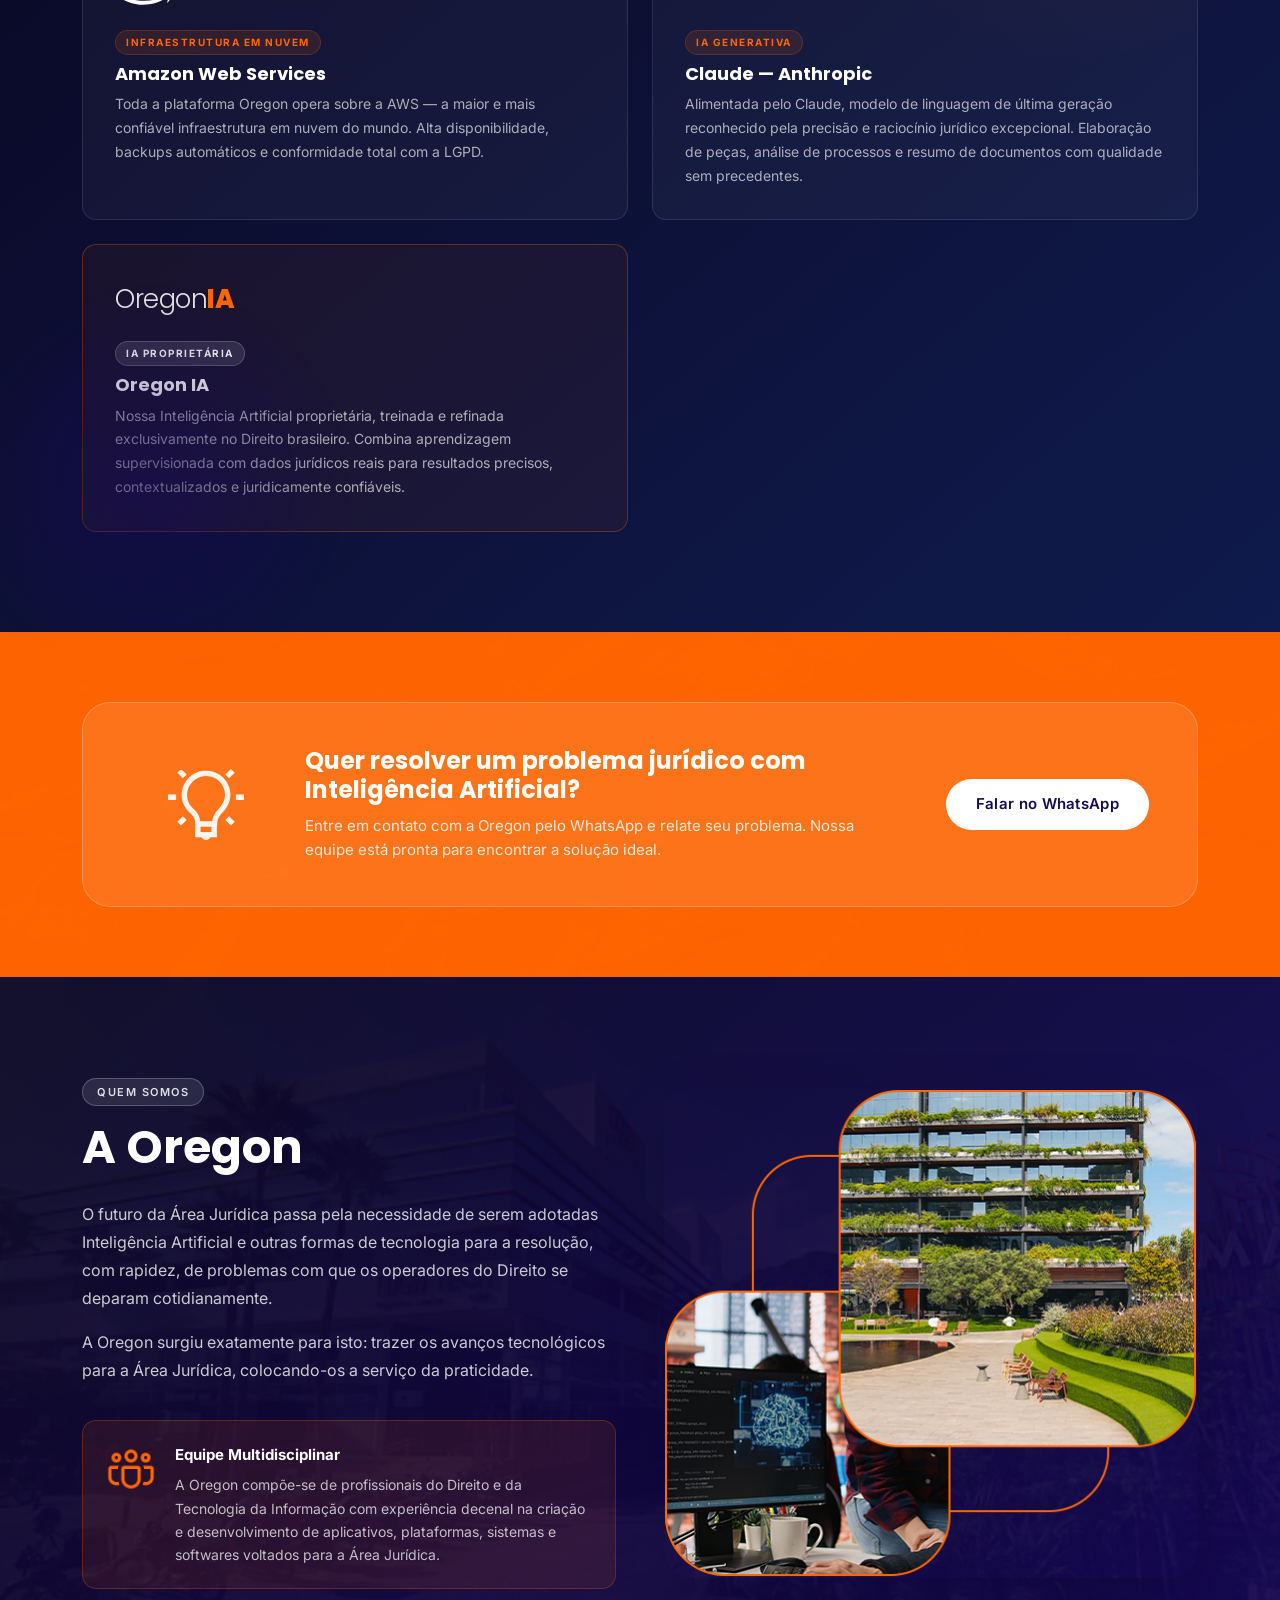
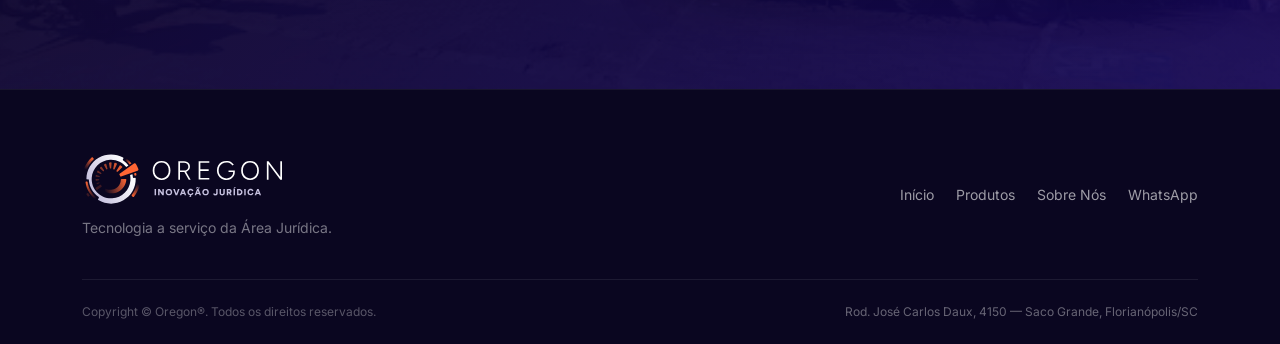
==== commit f108c129: "Nova versão do site temporário v2" ====
--- a/index.html
+++ b/index.html
@@ -19,7 +19,7 @@
   <meta property="og:type" content="website" />
   <meta property="og:title" content="Oregon Soluções — Inteligência Artificial para a Área Jurídica" />
   <meta property="og:description" content="Software jurídico com Inteligência Artificial para Procuradorias, órgãos públicos e escritórios: integração com tribunais, minutas por IA e automação processual." />
-  <meta property="og:image" content="https://www.oregonsolucoes.com.br/img/Oregon.png">
+  <meta property="og:image" content="https://www.oregonsolucoes.com.br/img/oregon-inovacao-juridica.webp">
   <meta property="og:image:alt" content="Oregon Soluções Tecnológicas" />
   <meta property="og:image:type" content="image/png">
   <meta property="og:image:width" content="800">
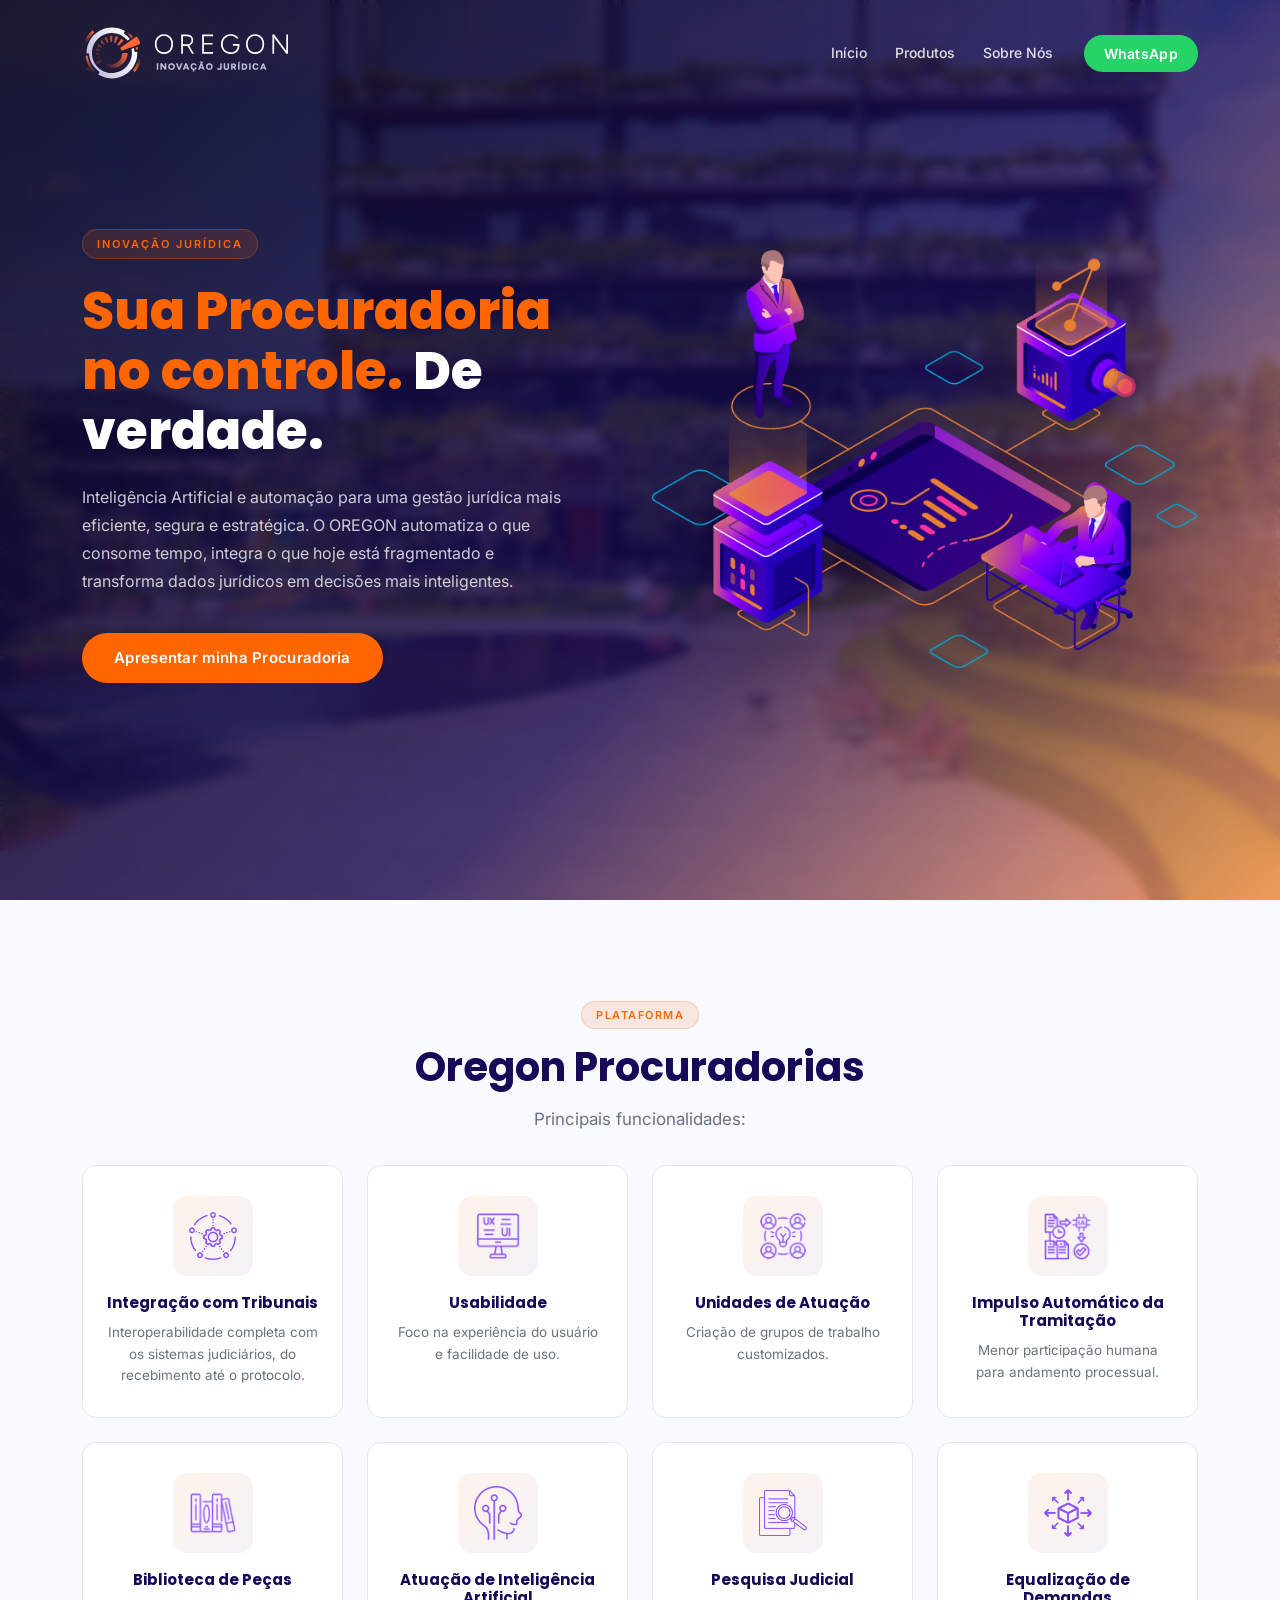
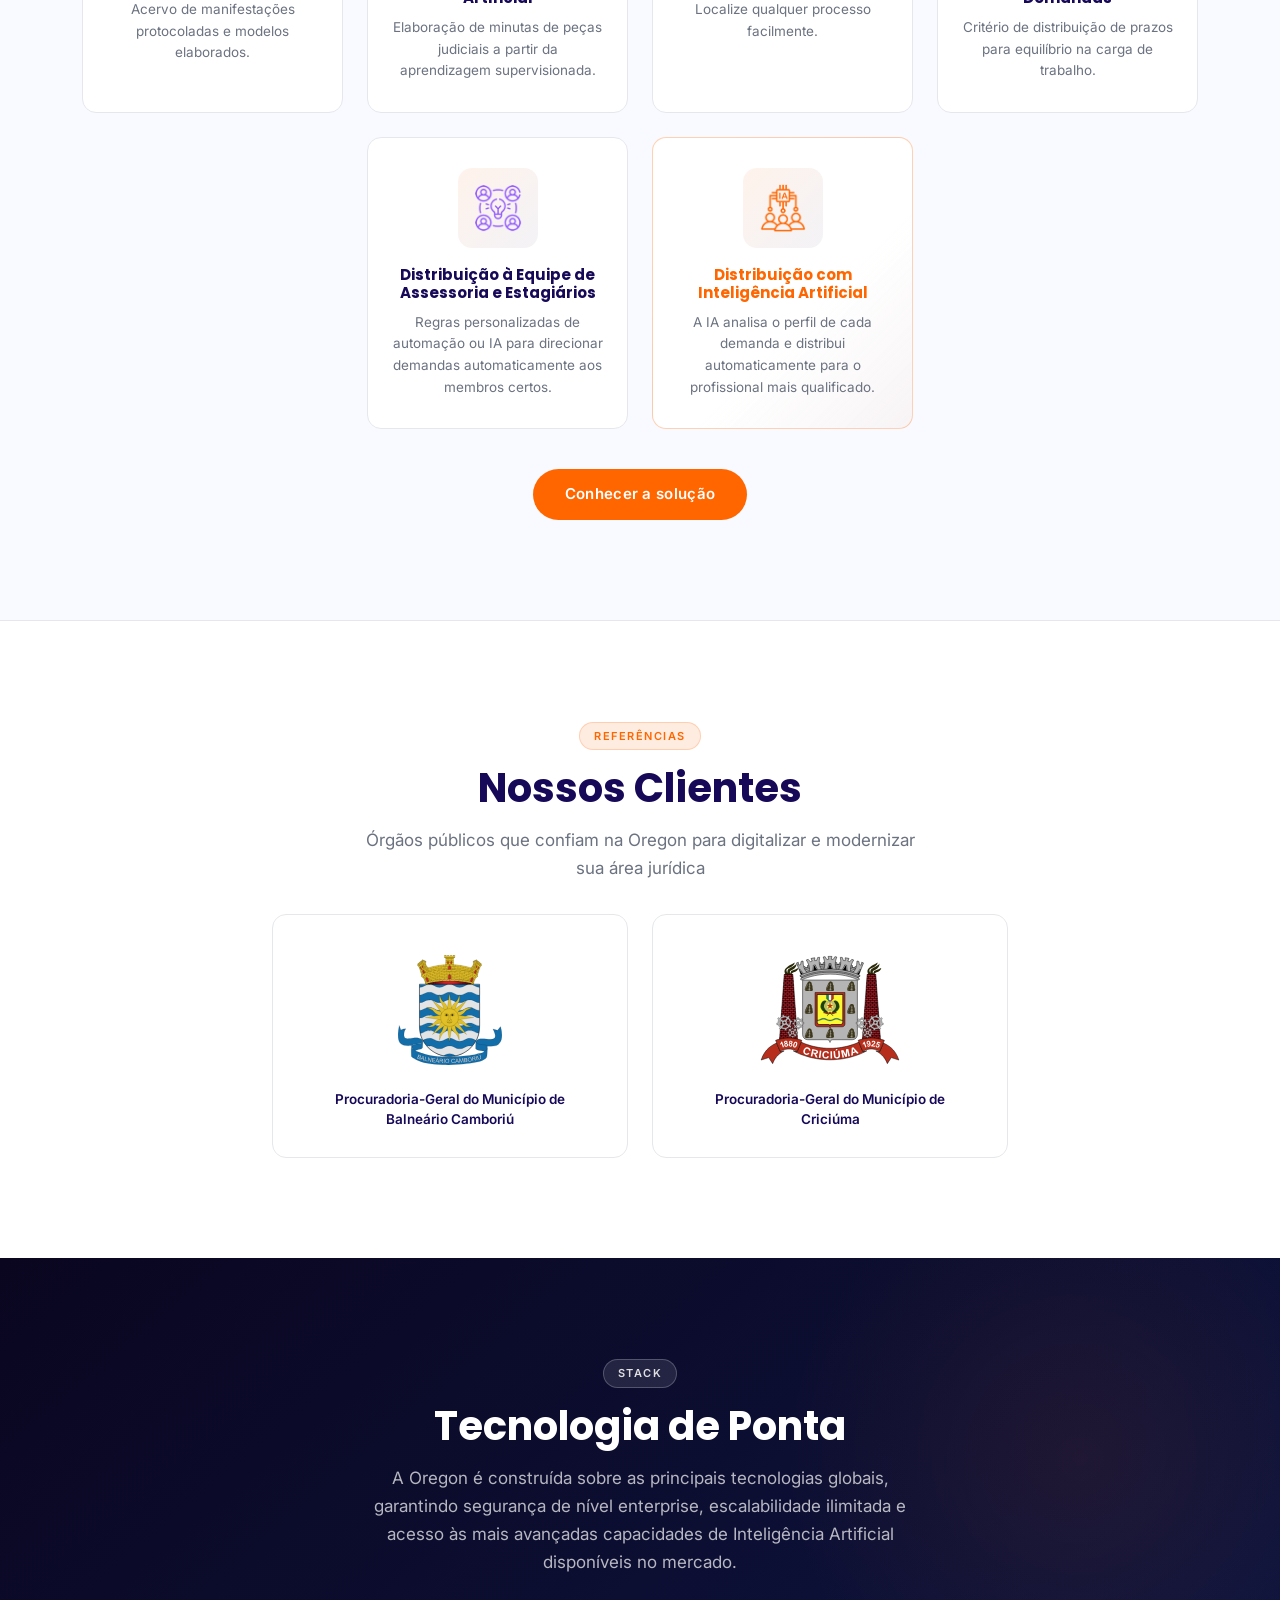
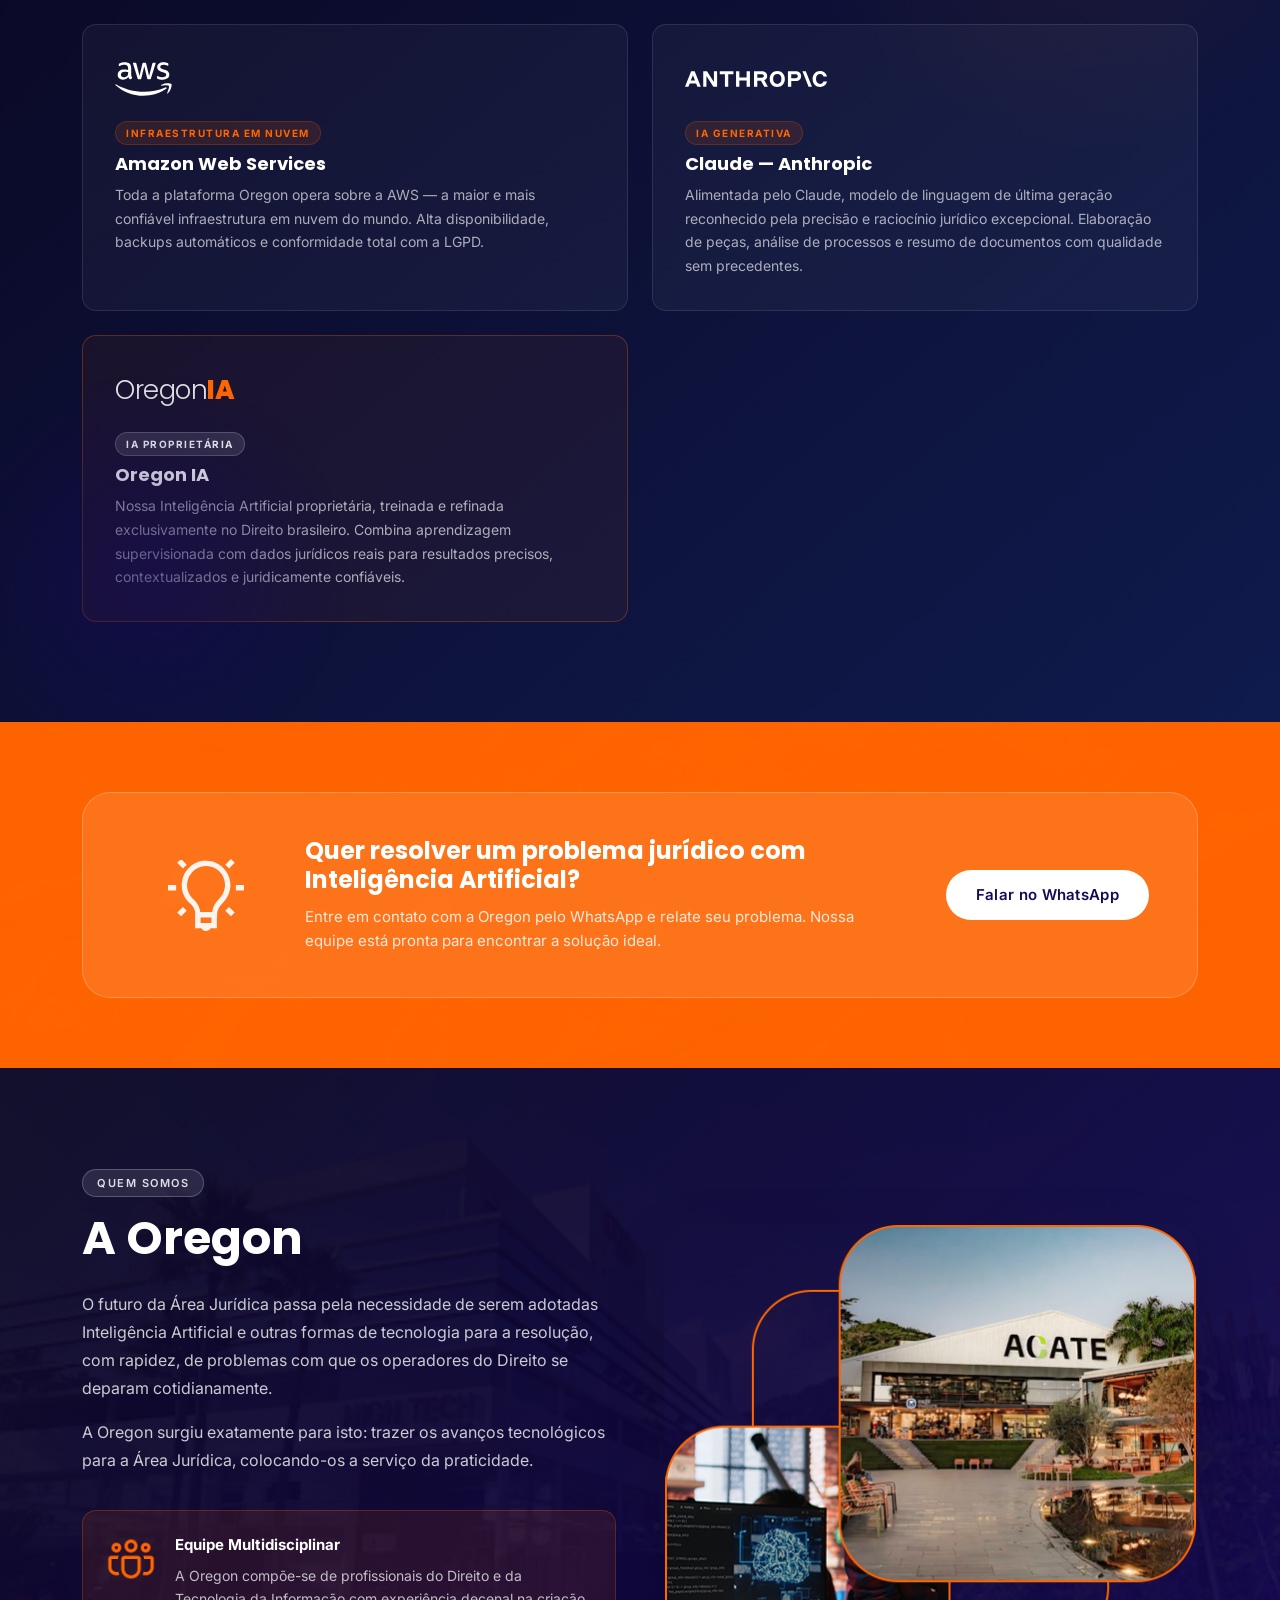
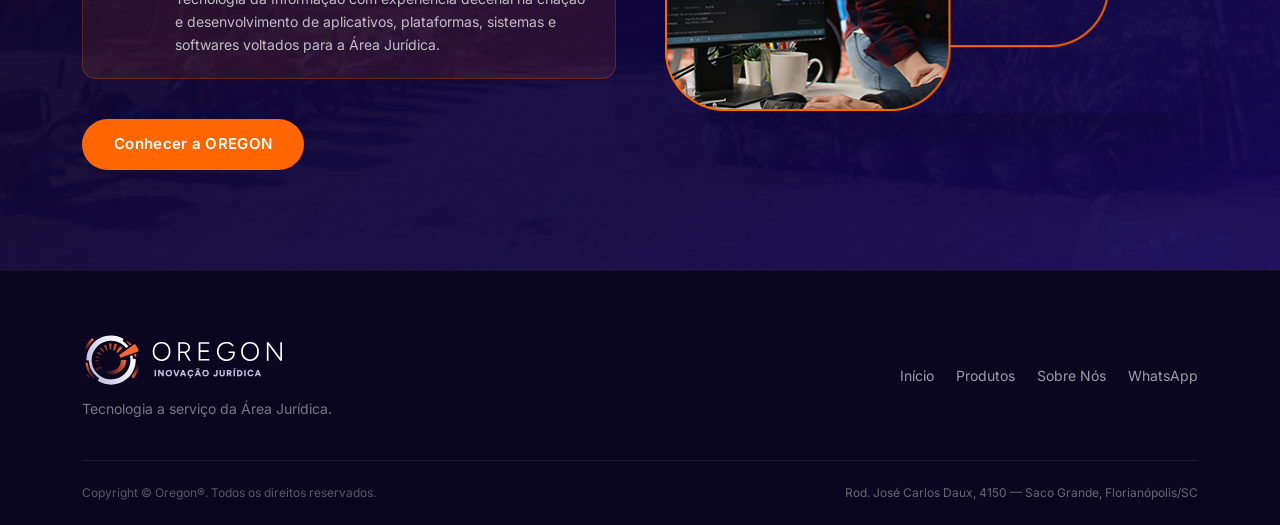
==== commit 189923ec: "Nova versão do site temporário v3" ====
--- a/index.html
+++ b/index.html
@@ -17,7 +17,7 @@
 
   <meta property="og:locale" content="pt_BR" />
   <meta property="og:type" content="website" />
-  <meta property="og:title" content="Oregon Soluções — Inteligência Artificial para a Área Jurídica" />
+  <meta property="og:title" content="Oregon Inovação Jurídica — Sua Procuradoria no controle. De verdade." />
   <meta property="og:description" content="Software jurídico com Inteligência Artificial para Procuradorias, órgãos públicos e escritórios: integração com tribunais, minutas por IA e automação processual." />
   <meta property="og:image" content="https://www.oregonsolucoes.com.br/img/oregon-inovacao-juridica.webp">
   <meta property="og:image:alt" content="Oregon Soluções Tecnológicas" />
@@ -28,13 +28,13 @@
   <meta property="og:site_name" content="Oregon Soluções" />
 
   <meta name="twitter:card" content="summary_large_image" />
-  <meta name="twitter:title" content="Oregon Soluções — Inteligência Artificial para a Área Jurídica" />
+  <meta name="twitter:title" content="Oregon Soluções — Sua Procuradoria no controle. De verdade." />
   <meta name="twitter:description" content="Software jurídico com Inteligência Artificial para Procuradorias, órgãos públicos e escritórios: integração com tribunais, minutas por IA e automação processual." />
   <meta name="twitter:image" content="https://www.oregonsolucoes.com.br/img/Oregon.png" />
 
   <link rel="shortcut icon" href="img/favicon.png" />
   <link rel="apple-touch-icon" href="img/favicon.png" />
-  <title>Oregon Soluções — Inteligência Artificial para a Área Jurídica</title>
+  <title>Oregon Inovação Jurídica — Sua Procuradoria no controle. De verdade.</title>
 
   <link href="https://cdn.jsdelivr.net/npm/bootstrap@5.2.2/dist/css/bootstrap.min.css" rel="stylesheet"
         integrity="sha384-Zenh87qX5JnK2Jl0vWa8Ck2rdkQ2Bzep5IDxbcnCeuOxjzrPF/et3URy9Bv1WTRi" crossorigin="anonymous" />
@@ -54,7 +54,7 @@
         "@id": "https://www.oregonsolucoes.com.br/#organizacao",
         "name": "Oregon Soluções",
         "legalName": "OREGON SOLUCOES TECNOLOGICAS LTDA",
-        "alternateName": "Oregon Soluções Tecnológicas",
+        "alternateName": "Oregon Inovação Jurídica",
         "url": "https://www.oregonsolucoes.com.br/",
         "logo": "https://www.oregonsolucoes.com.br/img/logo.svg",
         "image": "https://www.oregonsolucoes.com.br/img/Oregon.png",
@@ -127,7 +127,7 @@
             <a class="nav-link" href="#sobrenos">Sobre Nós</a>
           </li>
           <li class="nav-item ms-lg-3">
-            <a class="btn btn-whatsapp" href="https://wa.me/5548991743432" target="_blank">WhatsApp</a>
+            <a class="btn btn-whatsapp" href="https://wa.me/5548988121145" target="_blank">WhatsApp</a>
           </li>
         </ul>
       </div>
@@ -142,15 +142,15 @@
     <div class="row align-items-center">
       <div class="col-lg-6" data-aos="fade-right" data-aos-duration="900">
         <div class="hero-content">
-          <span class="hero-badge">Tecnologia Jurídica</span>
+          <span class="hero-badge">Inovação Jurídica</span>
           <h1 class="hero-title">
-            Soluções com <span class="text-accent">Inteligência Artificial</span> para a Área Jurídica
+            <span class="text-accent">Sua Procuradoria no controle.</span> De verdade.
           </h1>
           <p class="hero-text">
-            A Oregon foi fundada para ajudar Pessoas Físicas, Jurídicas e Órgãos Públicos a conciliarem os avanços tecnológicos e a Área Jurídica mediante soluções inteligentes.
+            Inteligência Artificial e automação para uma gestão jurídica mais eficiente, segura e estratégica. O OREGON automatiza o que consome tempo, integra o que hoje está fragmentado e transforma dados jurídicos em decisões mais inteligentes.
           </p>
-          <a href="https://wa.me/5548991743432" target="_blank" class="btn btn-accent btn-lg">
-            Apresentar meu Problema
+          <a href="https://wa.me/5548988121145" target="_blank" class="btn btn-accent btn-lg">
+            Apresentar minha Procuradoria
           </a>
         </div>
       </div>
@@ -182,7 +182,7 @@
         </div>
       </div>
 
-      <div class="col-sm-6 col-lg-3" data-aos="fade-up" data-aos-delay="75" data-aos-duration="600">
+      <div class="col-sm-6 col-lg-3" data-aos="fade-up" data-aos-delay="50" data-aos-duration="600">
         <div class="feature-card">
           <div class="feature-icon-wrap">
             <img src="img/img4.png" alt="Usabilidade" width="48" loading="lazy" decoding="async">
@@ -192,7 +192,7 @@
         </div>
       </div>
 
-      <div class="col-sm-6 col-lg-3" data-aos="fade-up" data-aos-delay="150" data-aos-duration="600">
+      <div class="col-sm-6 col-lg-3" data-aos="fade-up" data-aos-delay="100" data-aos-duration="600">
         <div class="feature-card">
           <div class="feature-icon-wrap">
             <img src="img/img5.png" alt="Unidades de Atuação" width="48" loading="lazy" decoding="async">
@@ -202,7 +202,7 @@
         </div>
       </div>
 
-      <div class="col-sm-6 col-lg-3" data-aos="fade-up" data-aos-delay="225" data-aos-duration="600">
+      <div class="col-sm-6 col-lg-3" data-aos="fade-up" data-aos-delay="200" data-aos-duration="600">
         <div class="feature-card">
           <div class="feature-icon-wrap">
             <img src="img/img2.png" alt="Impulso Automático" width="48" loading="lazy" decoding="async">
@@ -222,7 +222,7 @@
         </div>
       </div>
 
-      <div class="col-sm-6 col-lg-3" data-aos="fade-up" data-aos-delay="75" data-aos-duration="600">
+      <div class="col-sm-6 col-lg-3" data-aos="fade-up" data-aos-delay="50" data-aos-duration="600">
         <div class="feature-card">
           <div class="feature-icon-wrap">
             <img src="img/img9.png" alt="Inteligência Artificial" width="48" loading="lazy" decoding="async">
@@ -232,7 +232,7 @@
         </div>
       </div>
 
-      <div class="col-sm-6 col-lg-3" data-aos="fade-up" data-aos-delay="150" data-aos-duration="600">
+      <div class="col-sm-6 col-lg-3" data-aos="fade-up" data-aos-delay="100" data-aos-duration="600">
         <div class="feature-card">
           <div class="feature-icon-wrap">
             <img src="img/img7.png" alt="Pesquisa Judicial" width="48" loading="lazy" decoding="async">
@@ -242,7 +242,7 @@
         </div>
       </div>
 
-      <div class="col-sm-6 col-lg-3" data-aos="fade-up" data-aos-delay="225" data-aos-duration="600">
+      <div class="col-sm-6 col-lg-3" data-aos="fade-up" data-aos-delay="200" data-aos-duration="600">
         <div class="feature-card">
           <div class="feature-icon-wrap">
             <img src="img/img8.png" alt="Equalização de Demandas" width="48" loading="lazy" decoding="async">
@@ -262,7 +262,7 @@
         </div>
       </div>
 
-      <div class="col-sm-6 col-lg-3" data-aos="fade-up" data-aos-delay="75" data-aos-duration="600">
+      <div class="col-sm-6 col-lg-3" data-aos="fade-up" data-aos-delay="50" data-aos-duration="600">
         <div class="feature-card feature-card--highlight">
           <div class="feature-icon-wrap">
             <img src="img/img10.png" alt="Distribuição com IA" width="48" loading="lazy" decoding="async">
@@ -270,6 +270,12 @@
           <h5>Distribuição com Inteligência Artificial</h5>
           <p>A IA analisa o perfil de cada demanda e distribui automaticamente para o profissional mais qualificado.</p>
         </div>
+      </div>
+      
+      <div style="text-align: center; margin-top: 40px;" data-aos="fade-up" data-aos-delay="300" data-aos-duration="1000">
+        <a href="https://wa.me/5548988121145" target="_blank" class="btn btn-accent btn-lg">
+            Conhecer a solução
+        </a>
       </div>
 
     </div>
@@ -395,7 +401,7 @@
           <p class="cta-text">Entre em contato com a Oregon pelo WhatsApp e relate seu problema. Nossa equipe está pronta para encontrar a solução ideal.</p>
         </div>
         <div class="col-lg-3 text-center text-lg-end">
-          <a href="https://wa.me/5548991743432" target="_blank" class="btn btn-cta-light btn-lg">
+          <a href="https://wa.me/5548988121145" target="_blank" class="btn btn-cta-light btn-lg">
             Falar no WhatsApp
           </a>
         </div>
@@ -424,6 +430,11 @@
             <p>A Oregon compõe-se de profissionais do Direito e da Tecnologia da Informação com experiência decenal na criação e desenvolvimento de aplicativos, plataformas, sistemas e softwares voltados para a Área Jurídica.</p>
           </div>
         </div>
+        <div style="text-align: left; margin-top: 40px;" data-aos="fade-right" data-aos-delay="300" data-aos-duration="1000">
+          <a href="https://wa.me/5548988121145" target="_blank" class="btn btn-accent btn-lg">
+              Conhecer a OREGON
+          </a>
+        </div>
       </div>
       <div class="col-lg-6" data-aos="fade-left" data-aos-duration="900">
         <img src="img/sobre-mim.png" alt="Sobre a Oregon" class="img-fluid about-img" loading="lazy" decoding="async">
@@ -444,7 +455,7 @@
         <a href="#inicio">Início</a>
         <a href="#produtos">Produtos</a>
         <a href="#sobrenos">Sobre Nós</a>
-        <a href="https://wa.me/5548991743432" target="_blank">WhatsApp</a>
+        <a href="https://wa.me/5548988121145" target="_blank">WhatsApp</a>
       </nav>
     </div>
     <div class="footer-bottom">
